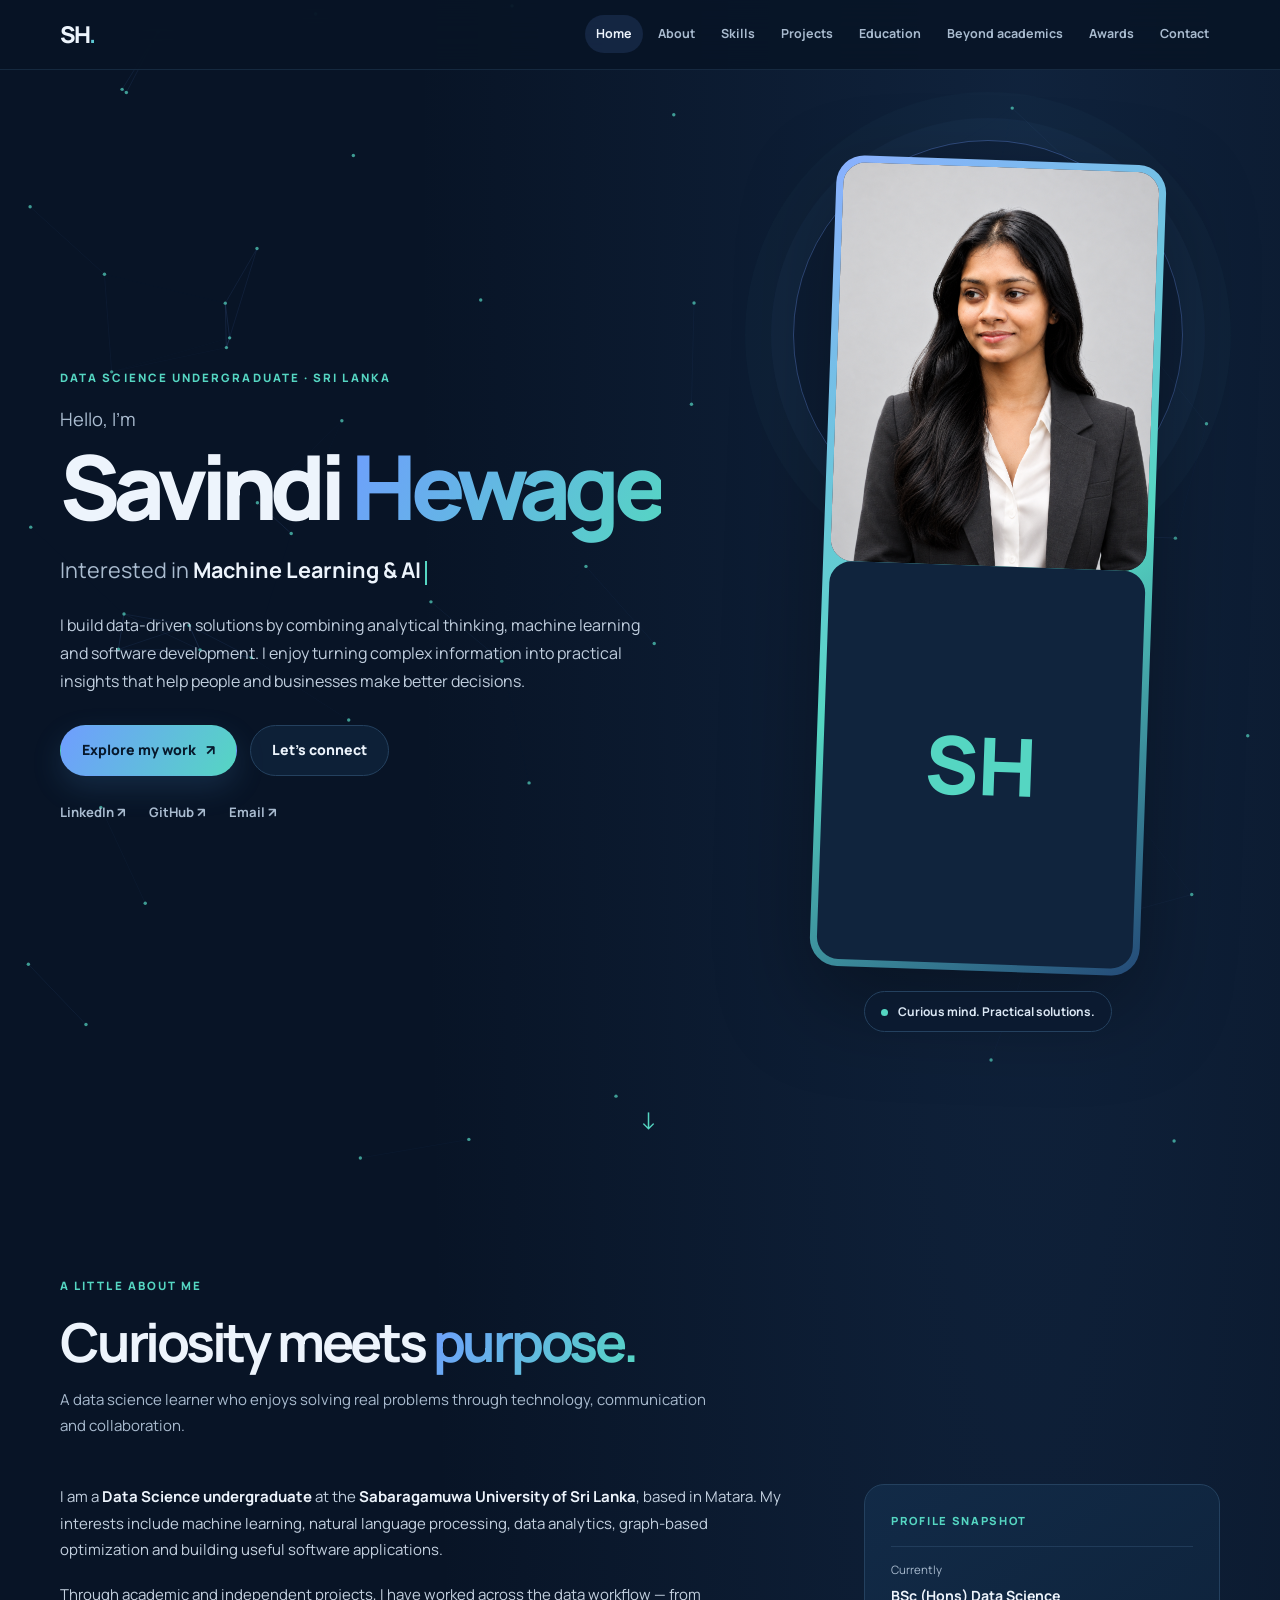
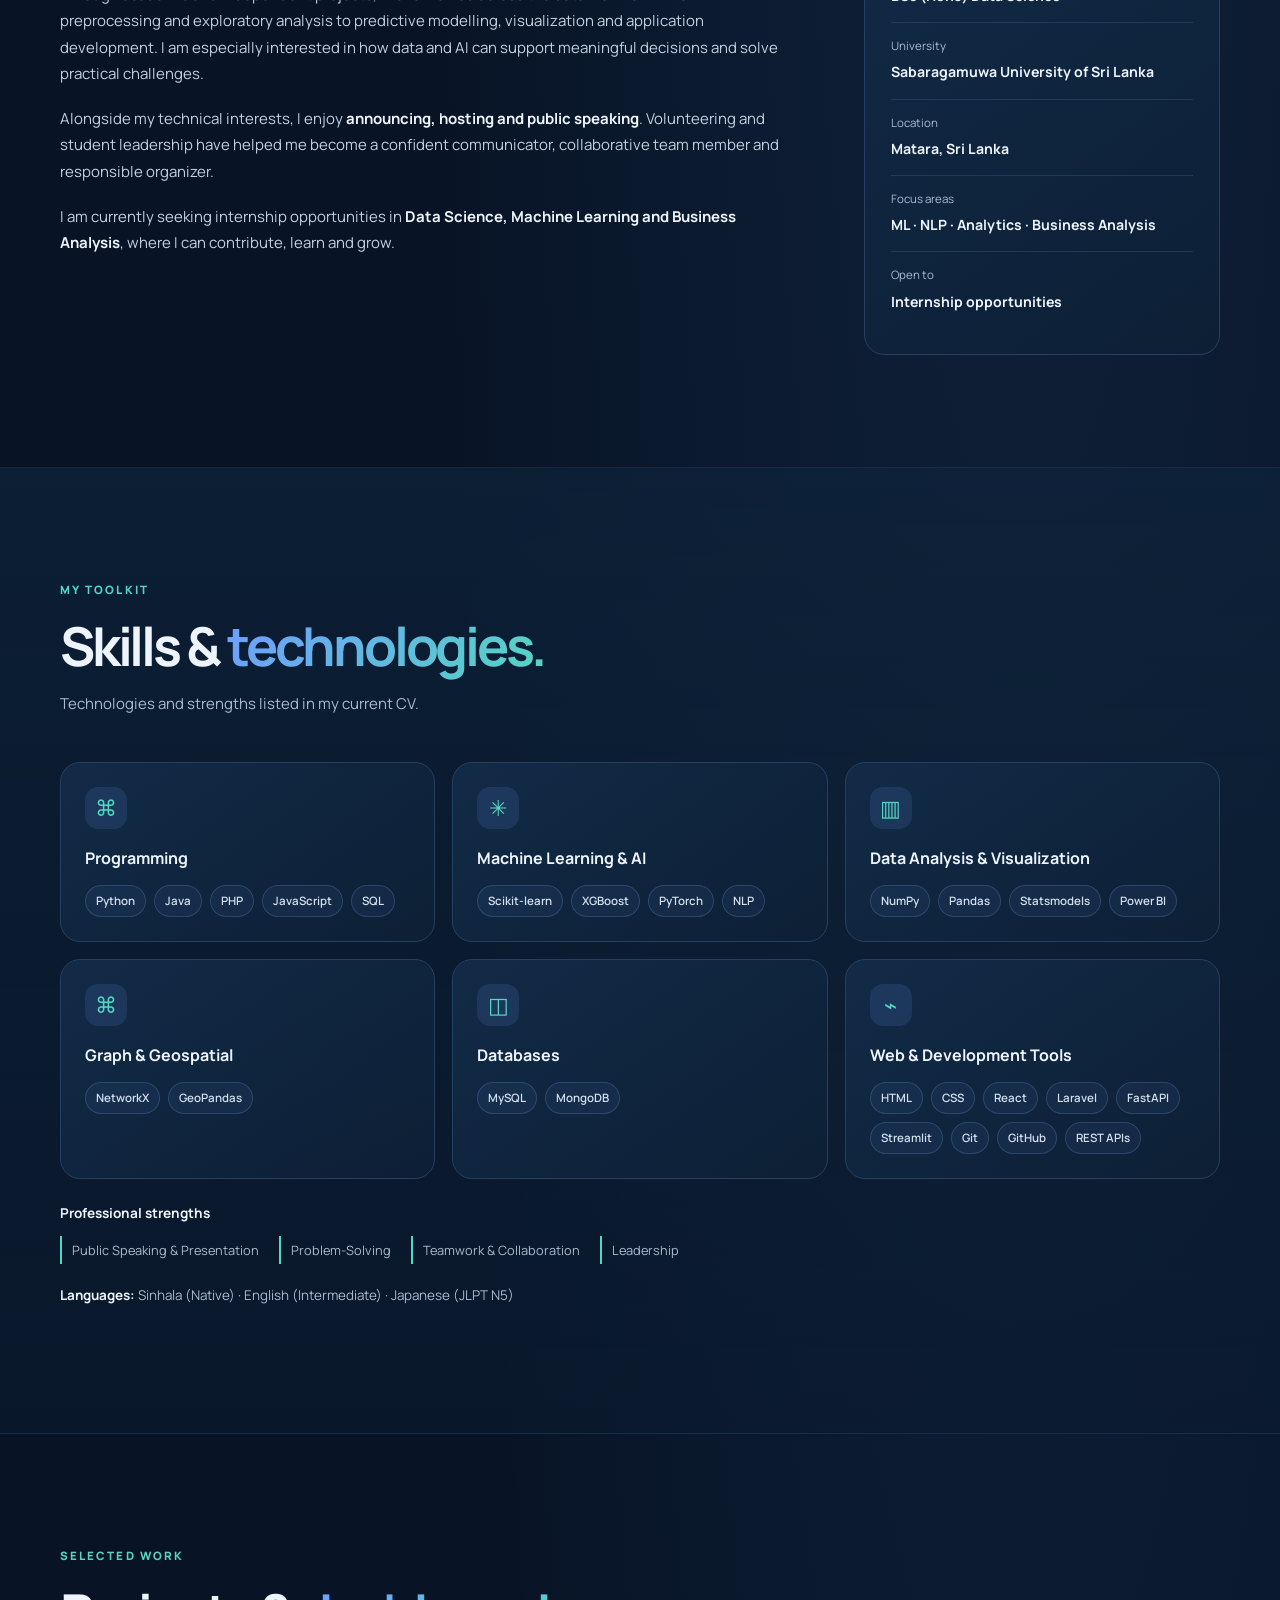
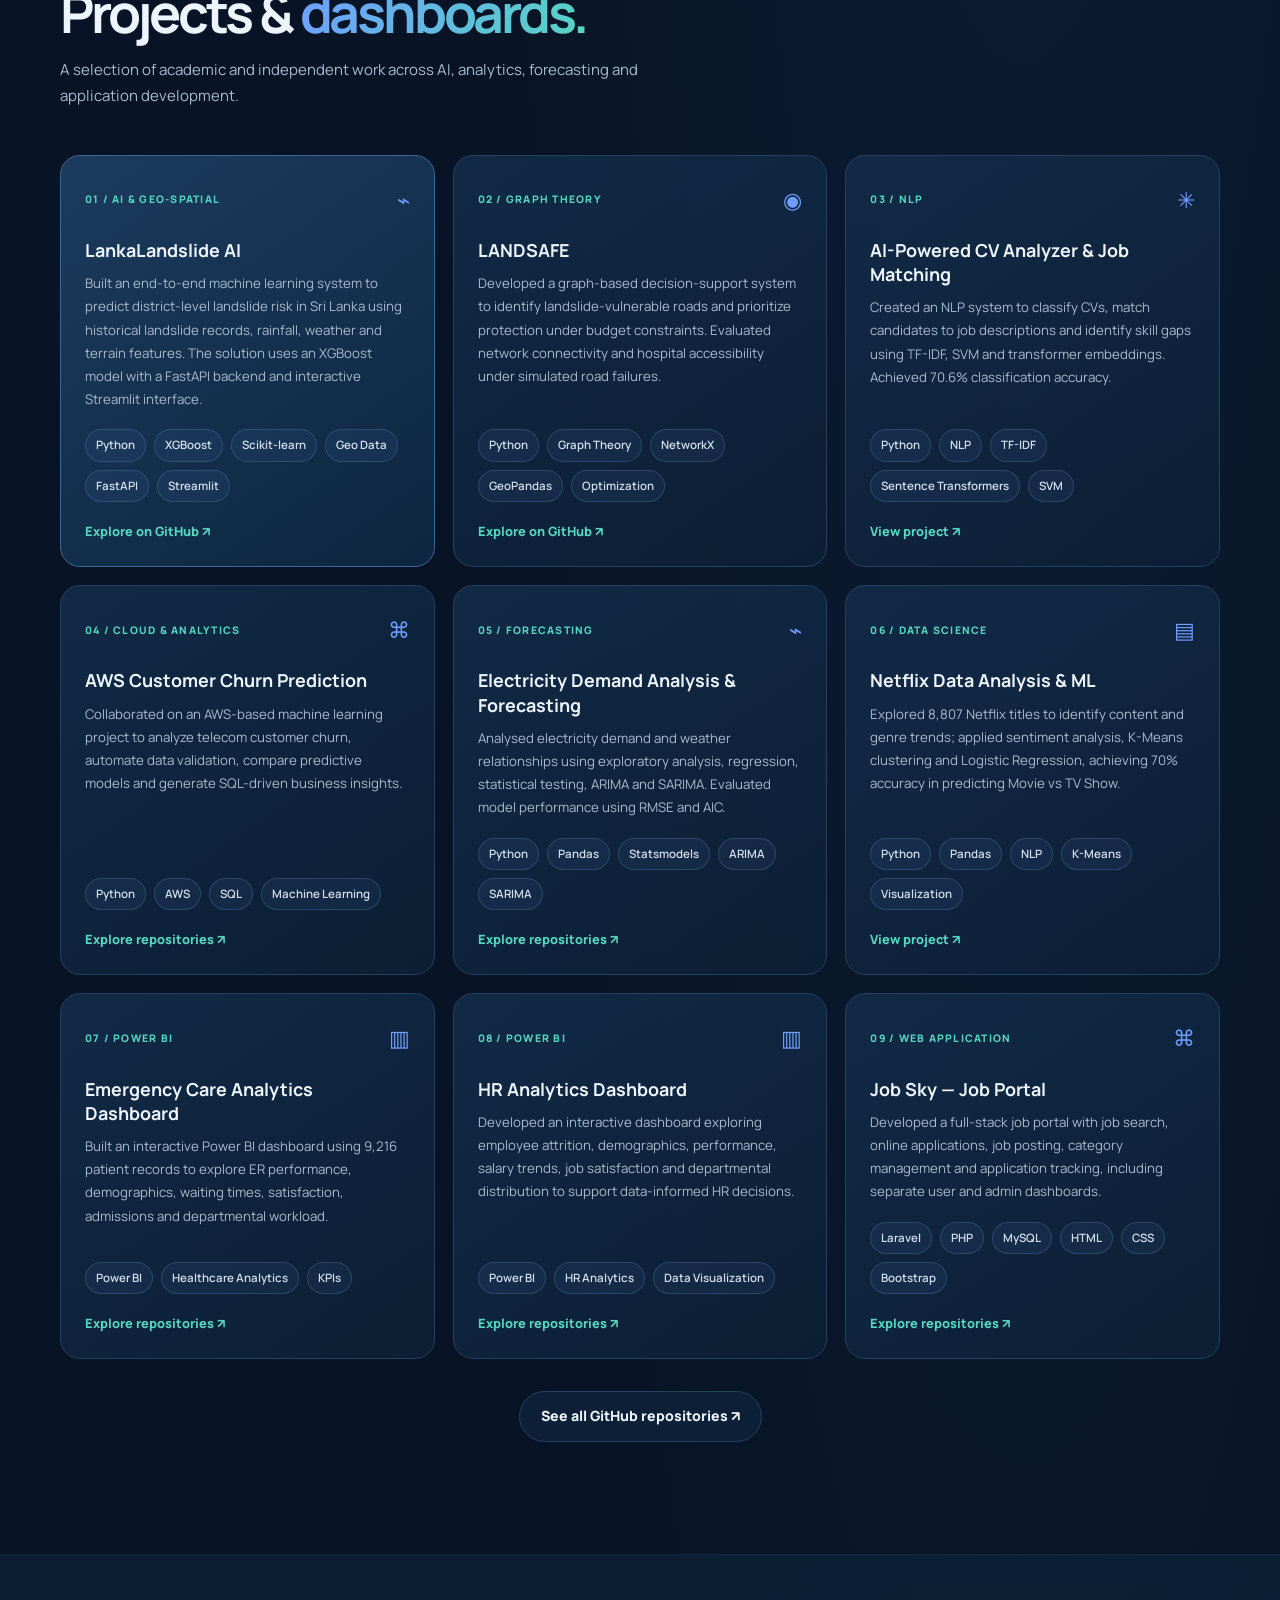
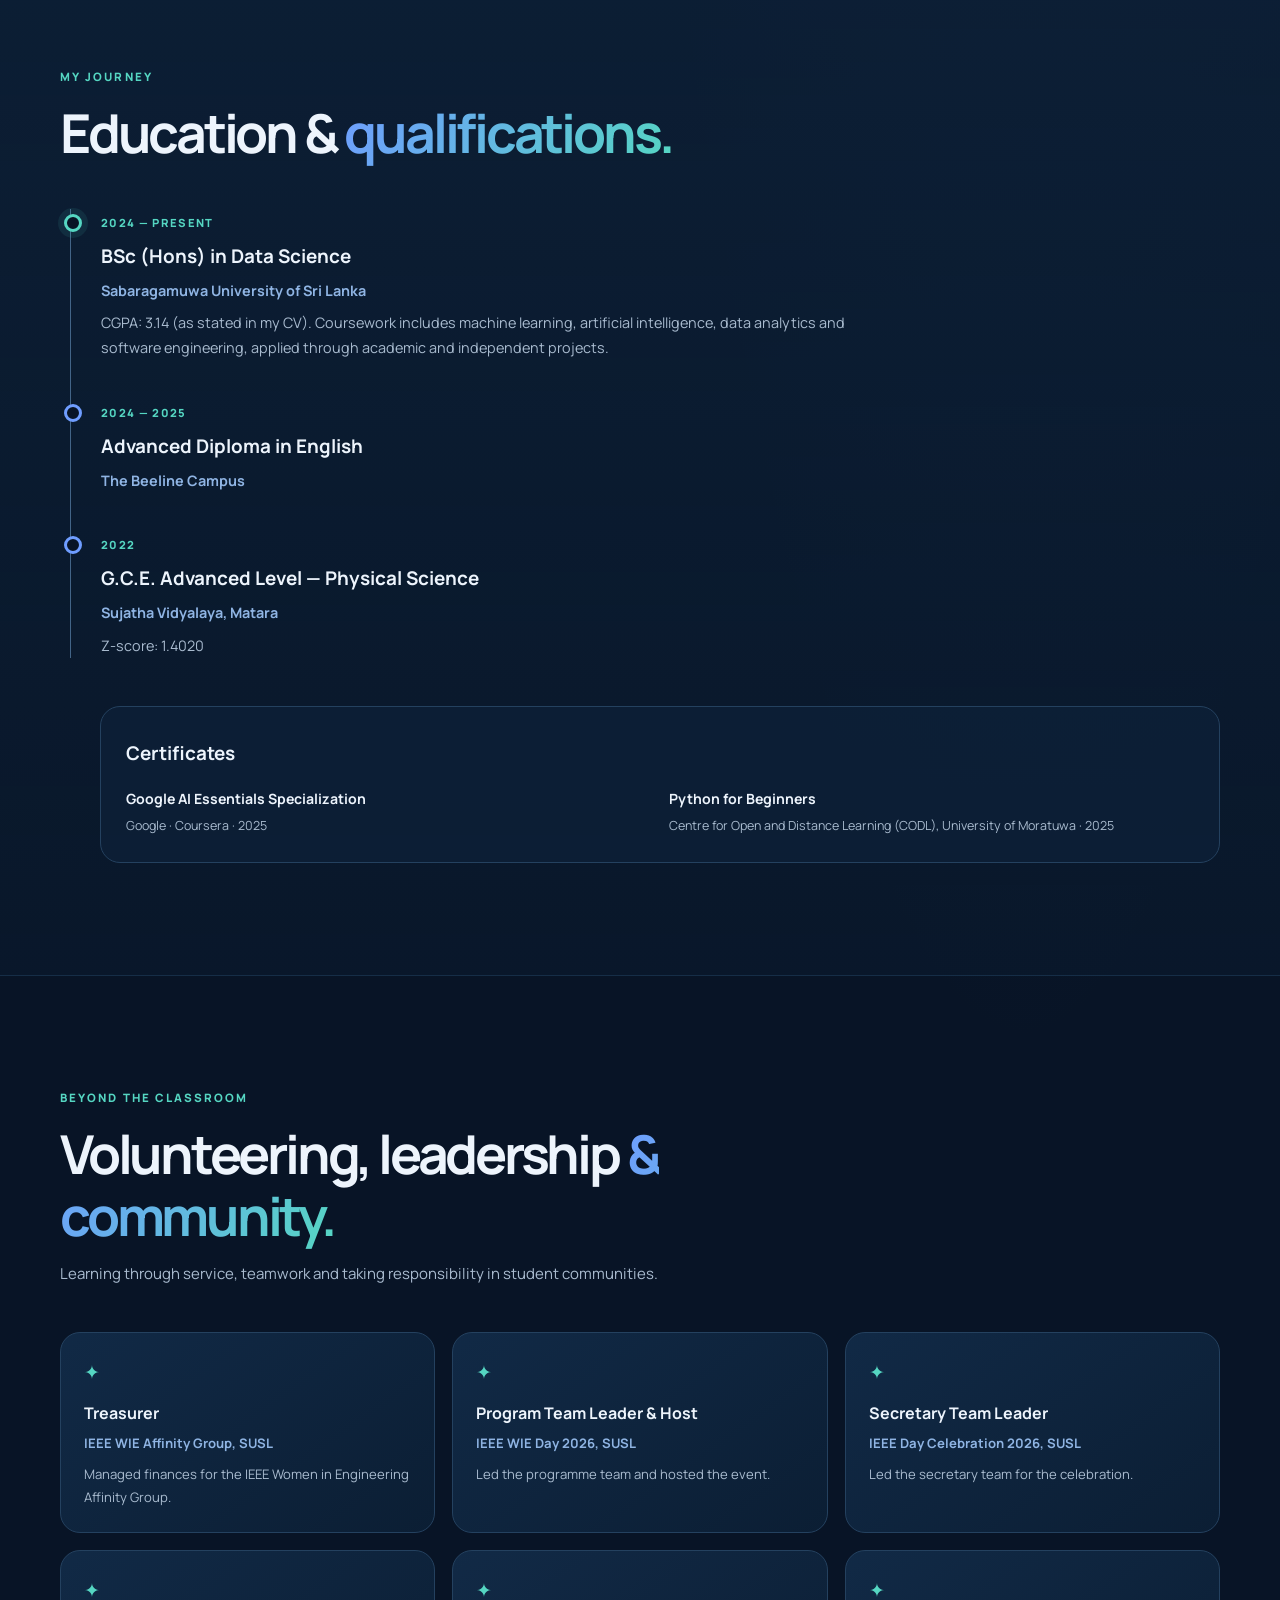
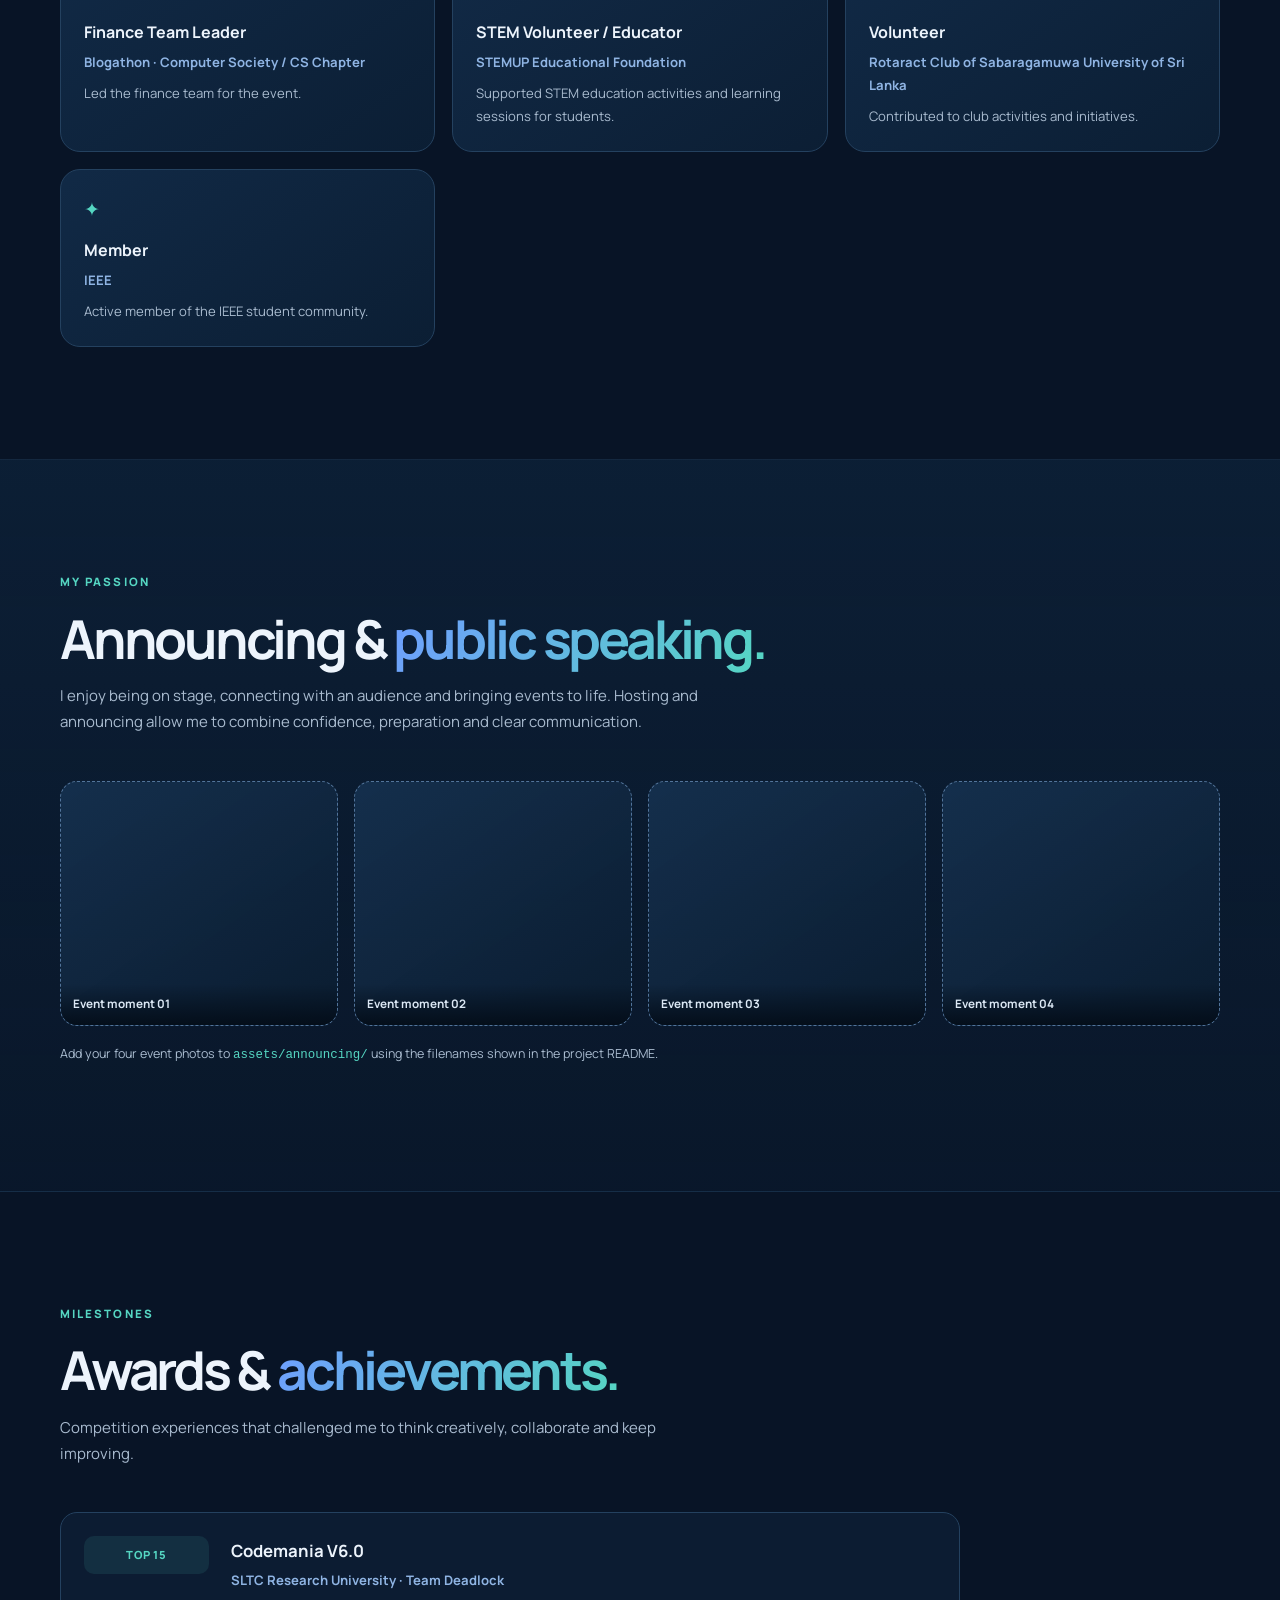
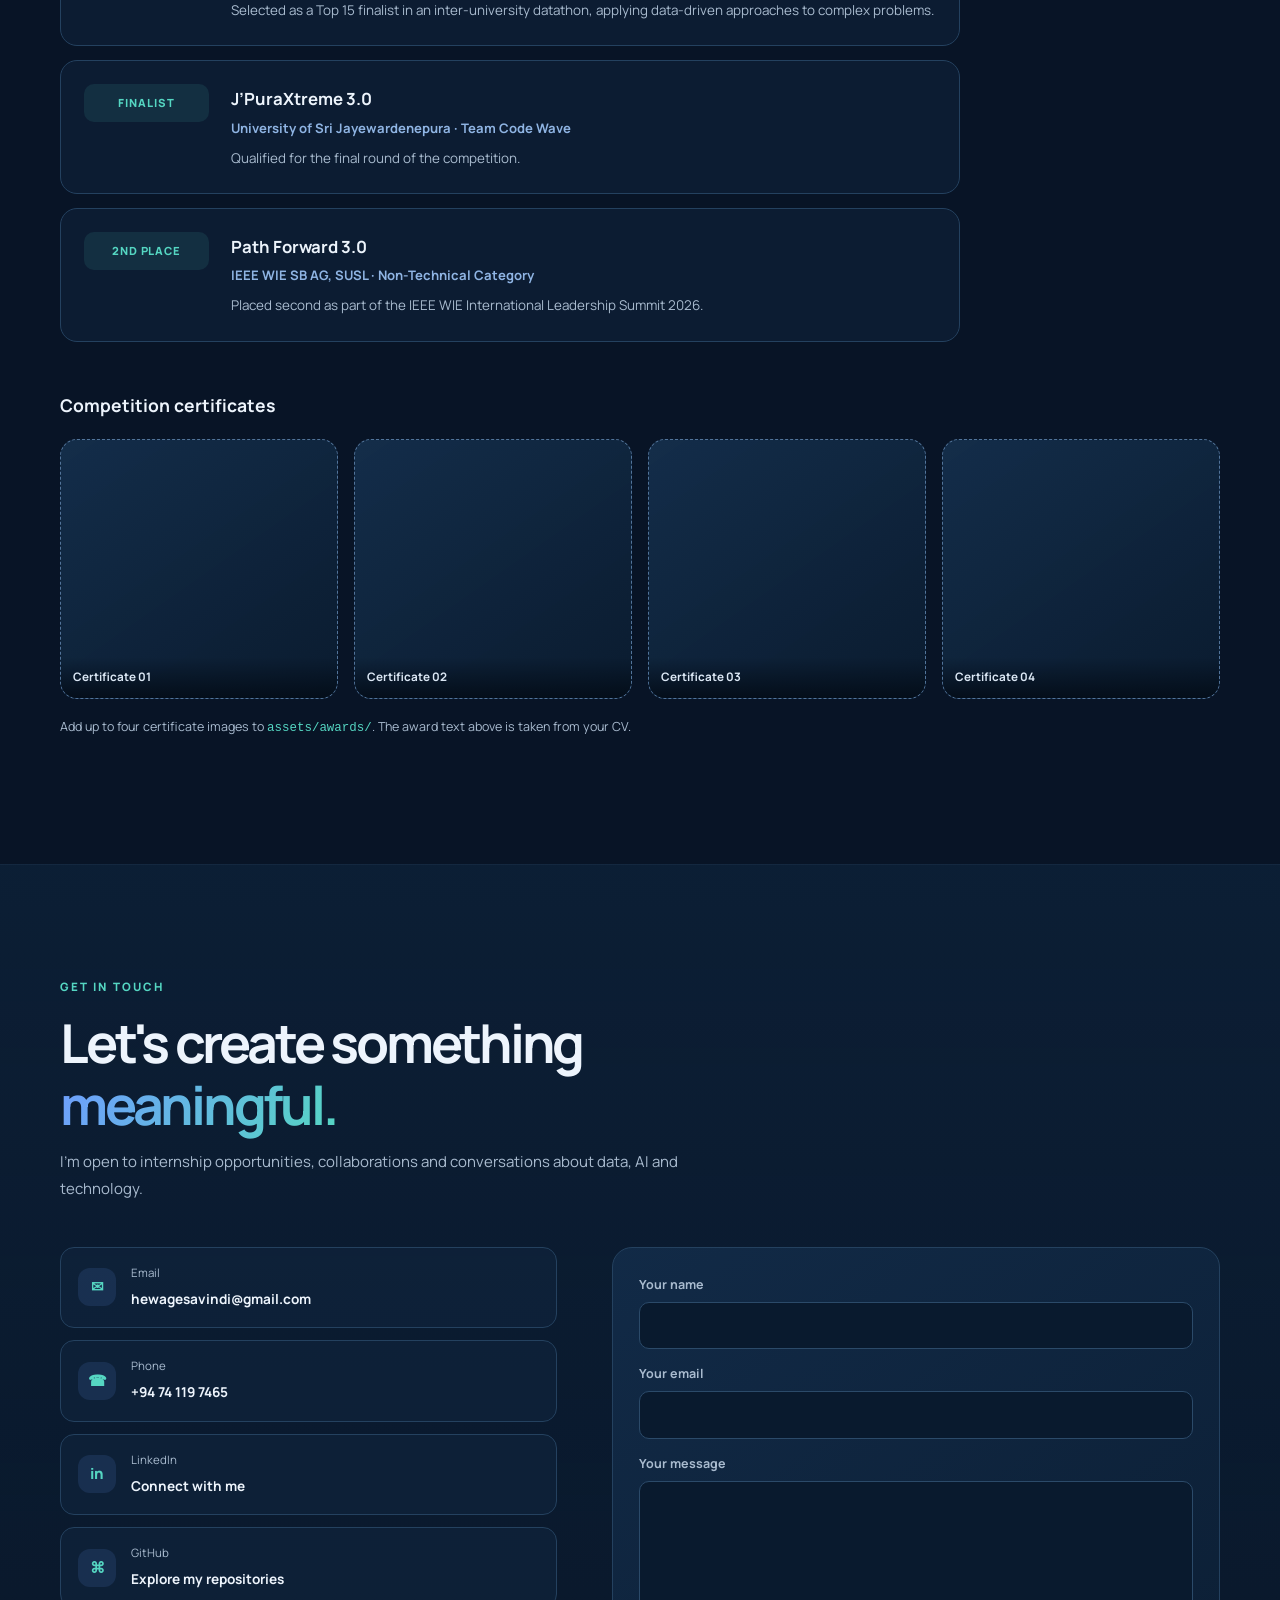
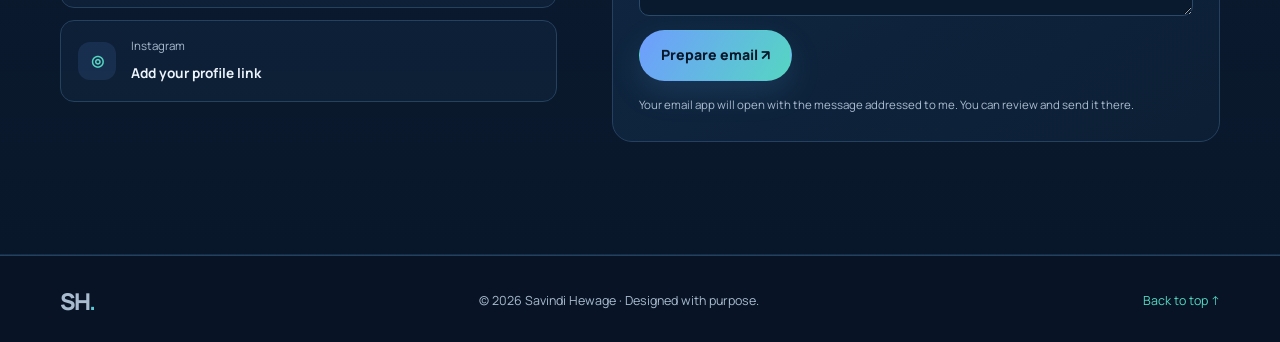
==== index.html @ 3cf4c78a "Redesign personal portfolio" ====
<!DOCTYPE html>
<html lang="en">
<head>
  <meta charset="UTF-8">
  <meta name="viewport" content="width=device-width, initial-scale=1">
  <meta name="description" content="Savindi Hewage — Data Science undergraduate focused on machine learning, analytics, NLP and business solutions.">
  <meta name="theme-color" content="#081426">
  <title>Savindi Hewage | Data Science & AI Portfolio</title>
  <link rel="preconnect" href="https://fonts.googleapis.com">
  <link rel="preconnect" href="https://fonts.gstatic.com" crossorigin>
  <link href="https://fonts.googleapis.com/css2?family=DM+Sans:wght@400;500;600;700&family=Manrope:wght@400;500;600;700;800&display=swap" rel="stylesheet">
  <link rel="stylesheet" href="style.css">
</head>
<body>
  <div class="progress" id="progress"></div>
  <header class="header">
    <a class="brand" href="#home">SH<span>.</span></a>
    <button class="menu-toggle" id="menuBtn" aria-label="Open navigation" aria-expanded="false">☰</button>
    <nav id="nav" class="nav" aria-label="Main navigation">
      <a href="#home" class="active">Home</a><a href="#about">About</a><a href="#skills">Skills</a>
      <a href="#projects">Projects</a><a href="#education">Education</a><a href="#experience">Beyond academics</a>
      <a href="#awards">Awards</a><a href="#contact">Contact</a>
    </nav>
  </header>

  <main>
    <section class="hero section" id="home">
      <canvas id="network" aria-hidden="true"></canvas>
      <div class="container hero-grid">
        <div class="hero-copy reveal">
          <p class="eyebrow">DATA SCIENCE UNDERGRADUATE · SRI LANKA</p>
          <p class="intro">Hello, I'm</p>
          <h1>Savindi <span>Hewage</span></h1>
          <p class="role">Interested in <strong id="typed">Machine Learning & AI</strong><i class="caret"></i></p>
          <p class="summary">I build data-driven solutions by combining analytical thinking, machine learning and software development. I enjoy turning complex information into practical insights that help people and businesses make better decisions.</p>
          <div class="actions">
            <a class="button primary" href="#projects">Explore my work <span>↗</span></a>
            <a class="button secondary" href="#contact">Let's connect</a>
          </div>
          <div class="social-mini">
            <a href="https://www.linkedin.com/in/savindi-hewage/" target="_blank" rel="noopener noreferrer">LinkedIn ↗</a>
            <a href="https://github.com/Savindi2002" target="_blank" rel="noopener noreferrer">GitHub ↗</a>
            <a href="mailto:hewagesavindi@gmail.com">Email ↗</a>
          </div>
        </div>
        <div class="portrait-wrap reveal d1">
          <div class="portrait-orbit"></div>
          <div class="portrait-frame">
            <img src="savindi professional photo.png" alt="Portrait of Savindi Hewage" onerror="this.hidden=true;this.nextElementSibling.hidden=false">
            <div class="portrait-fallback" hidden>SH</div>
          </div>
          <div class="portrait-tag"><span></span> Curious mind. Practical solutions.</div>
        </div>
      </div>
      <a class="scroll-cue" href="#about" aria-label="Scroll to about section">↓</a>
    </section>

    <section class="section" id="about">
      <div class="container">
        <div class="section-heading reveal"><p class="eyebrow">A LITTLE ABOUT ME</p><h2>Curiosity meets <span>purpose.</span></h2><p class="section-intro">A data science learner who enjoys solving real problems through technology, communication and collaboration.</p></div>
        <div class="about-grid">
          <div class="prose reveal">
            <p>I am a <strong>Data Science undergraduate</strong> at the <strong>Sabaragamuwa University of Sri Lanka</strong>, based in Matara. My interests include machine learning, natural language processing, data analytics, graph-based optimization and building useful software applications.</p>
            <p>Through academic and independent projects, I have worked across the data workflow — from preprocessing and exploratory analysis to predictive modelling, visualization and application development. I am especially interested in how data and AI can support meaningful decisions and solve practical challenges.</p>
            <p>Alongside my technical interests, I enjoy <strong>announcing, hosting and public speaking</strong>. Volunteering and student leadership have helped me become a confident communicator, collaborative team member and responsible organizer.</p>
            <p>I am currently seeking internship opportunities in <strong>Data Science, Machine Learning and Business Analysis</strong>, where I can contribute, learn and grow.</p>
          </div>
          <aside class="profile-card reveal d1">
            <p class="card-label">PROFILE SNAPSHOT</p>
            <div class="fact"><span>Currently</span><strong>BSc (Hons) Data Science</strong></div>
            <div class="fact"><span>University</span><strong>Sabaragamuwa University of Sri Lanka</strong></div>
            <div class="fact"><span>Location</span><strong>Matara, Sri Lanka</strong></div>
            <div class="fact"><span>Focus areas</span><strong>ML · NLP · Analytics · Business Analysis</strong></div>
            <div class="fact"><span>Open to</span><strong>Internship opportunities</strong></div>
          </aside>
        </div>
      </div>
    </section>

    <section class="section alt" id="skills">
      <div class="container">
        <div class="section-heading reveal"><p class="eyebrow">MY TOOLKIT</p><h2>Skills & <span>technologies.</span></h2><p class="section-intro">Technologies and strengths listed in my current CV.</p></div>
        <div class="skills-grid">
          <article class="skill-card reveal"><div class="skill-icon">⌘</div><h3>Programming</h3><div class="chips"><span>Python</span><span>Java</span><span>PHP</span><span>JavaScript</span><span>SQL</span></div></article>
          <article class="skill-card reveal d1"><div class="skill-icon">✳</div><h3>Machine Learning & AI</h3><div class="chips"><span>Scikit-learn</span><span>XGBoost</span><span>PyTorch</span><span>NLP</span></div></article>
          <article class="skill-card reveal d2"><div class="skill-icon">▥</div><h3>Data Analysis & Visualization</h3><div class="chips"><span>NumPy</span><span>Pandas</span><span>Statsmodels</span><span>Power BI</span></div></article>
          <article class="skill-card reveal"><div class="skill-icon">⌘</div><h3>Graph & Geospatial</h3><div class="chips"><span>NetworkX</span><span>GeoPandas</span></div></article>
          <article class="skill-card reveal d1"><div class="skill-icon">◫</div><h3>Databases</h3><div class="chips"><span>MySQL</span><span>MongoDB</span></div></article>
          <article class="skill-card reveal d2"><div class="skill-icon">⌁</div><h3>Web & Development Tools</h3><div class="chips"><span>HTML</span><span>CSS</span><span>React</span><span>Laravel</span><span>FastAPI</span><span>Streamlit</span><span>Git</span><span>GitHub</span><span>REST APIs</span></div></article>
        </div>
        <div class="soft-skills reveal"><strong>Professional strengths</strong><span>Public Speaking & Presentation</span><span>Problem-Solving</span><span>Teamwork & Collaboration</span><span>Leadership</span></div>
        <p class="language-note reveal"><strong>Languages:</strong> Sinhala (Native) · English (Intermediate) · Japanese (JLPT N5)</p>
      </div>
    </section>

    <section class="section" id="projects">
      <div class="container">
        <div class="section-heading reveal"><p class="eyebrow">SELECTED WORK</p><h2>Projects & <span>dashboards.</span></h2><p class="section-intro">A selection of academic and independent work across AI, analytics, forecasting and application development.</p></div>
        <div class="projects-grid">
          <article class="project-card featured reveal"><div class="project-top"><span class="project-number">01 / AI & GEO-SPATIAL</span><span class="project-symbol">⌁</span></div><h3>LankaLandslide AI</h3><p>Built an end-to-end machine learning system to predict district-level landslide risk in Sri Lanka using historical landslide records, rainfall, weather and terrain features. The solution uses an XGBoost model with a FastAPI backend and interactive Streamlit interface.</p><div class="chips"><span>Python</span><span>XGBoost</span><span>Scikit-learn</span><span>Geo Data</span><span>FastAPI</span><span>Streamlit</span></div><a class="project-link" href="https://github.com/Savindi2002?tab=repositories" target="_blank" rel="noopener noreferrer">Explore on GitHub ↗</a></article>
          <article class="project-card reveal d1"><div class="project-top"><span class="project-number">02 / GRAPH THEORY</span><span class="project-symbol">◉</span></div><h3>LANDSAFE</h3><p>Developed a graph-based decision-support system to identify landslide-vulnerable roads and prioritize protection under budget constraints. Evaluated network connectivity and hospital accessibility under simulated road failures.</p><div class="chips"><span>Python</span><span>Graph Theory</span><span>NetworkX</span><span>GeoPandas</span><span>Optimization</span></div><a class="project-link" href="https://github.com/Savindi2002?tab=repositories" target="_blank" rel="noopener noreferrer">Explore on GitHub ↗</a></article>
          <article class="project-card reveal"><div class="project-top"><span class="project-number">03 / NLP</span><span class="project-symbol">✳</span></div><h3>AI-Powered CV Analyzer & Job Matching</h3><p>Created an NLP system to classify CVs, match candidates to job descriptions and identify skill gaps using TF-IDF, SVM and transformer embeddings. Achieved 70.6% classification accuracy.</p><div class="chips"><span>Python</span><span>NLP</span><span>TF-IDF</span><span>Sentence Transformers</span><span>SVM</span></div><a class="project-link" href="https://github.com/Savindi2002/CV-Analyzer-Job-Matching" target="_blank" rel="noopener noreferrer">View project ↗</a></article>
          <article class="project-card reveal d1"><div class="project-top"><span class="project-number">04 / CLOUD & ANALYTICS</span><span class="project-symbol">⌘</span></div><h3>AWS Customer Churn Prediction</h3><p>Collaborated on an AWS-based machine learning project to analyze telecom customer churn, automate data validation, compare predictive models and generate SQL-driven business insights.</p><div class="chips"><span>Python</span><span>AWS</span><span>SQL</span><span>Machine Learning</span></div><a class="project-link" href="https://github.com/Savindi2002?tab=repositories" target="_blank" rel="noopener noreferrer">Explore repositories ↗</a></article>
          <article class="project-card reveal"><div class="project-top"><span class="project-number">05 / FORECASTING</span><span class="project-symbol">⌁</span></div><h3>Electricity Demand Analysis & Forecasting</h3><p>Analysed electricity demand and weather relationships using exploratory analysis, regression, statistical testing, ARIMA and SARIMA. Evaluated model performance using RMSE and AIC.</p><div class="chips"><span>Python</span><span>Pandas</span><span>Statsmodels</span><span>ARIMA</span><span>SARIMA</span></div><a class="project-link" href="https://github.com/Savindi2002?tab=repositories" target="_blank" rel="noopener noreferrer">Explore repositories ↗</a></article>
          <article class="project-card reveal d1"><div class="project-top"><span class="project-number">06 / DATA SCIENCE</span><span class="project-symbol">▤</span></div><h3>Netflix Data Analysis & ML</h3><p>Explored 8,807 Netflix titles to identify content and genre trends; applied sentiment analysis, K-Means clustering and Logistic Regression, achieving 70% accuracy in predicting Movie vs TV Show.</p><div class="chips"><span>Python</span><span>Pandas</span><span>NLP</span><span>K-Means</span><span>Visualization</span></div><a class="project-link" href="https://github.com/Savindi2002/Netflix-Data-Analysis" target="_blank" rel="noopener noreferrer">View project ↗</a></article>
          <article class="project-card reveal"><div class="project-top"><span class="project-number">07 / POWER BI</span><span class="project-symbol">▥</span></div><h3>Emergency Care Analytics Dashboard</h3><p>Built an interactive Power BI dashboard using 9,216 patient records to explore ER performance, demographics, waiting times, satisfaction, admissions and departmental workload.</p><div class="chips"><span>Power BI</span><span>Healthcare Analytics</span><span>KPIs</span></div><a class="project-link" href="https://github.com/Savindi2002?tab=repositories" target="_blank" rel="noopener noreferrer">Explore repositories ↗</a></article>
          <article class="project-card reveal d1"><div class="project-top"><span class="project-number">08 / POWER BI</span><span class="project-symbol">▥</span></div><h3>HR Analytics Dashboard</h3><p>Developed an interactive dashboard exploring employee attrition, demographics, performance, salary trends, job satisfaction and departmental distribution to support data-informed HR decisions.</p><div class="chips"><span>Power BI</span><span>HR Analytics</span><span>Data Visualization</span></div><a class="project-link" href="https://github.com/Savindi2002?tab=repositories" target="_blank" rel="noopener noreferrer">Explore repositories ↗</a></article>
          <article class="project-card reveal"><div class="project-top"><span class="project-number">09 / WEB APPLICATION</span><span class="project-symbol">⌘</span></div><h3>Job Sky — Job Portal</h3><p>Developed a full-stack job portal with job search, online applications, job posting, category management and application tracking, including separate user and admin dashboards.</p><div class="chips"><span>Laravel</span><span>PHP</span><span>MySQL</span><span>HTML</span><span>CSS</span><span>Bootstrap</span></div><a class="project-link" href="https://github.com/Savindi2002?tab=repositories" target="_blank" rel="noopener noreferrer">Explore repositories ↗</a></article>
        </div>
        <div class="center-action"><a class="button secondary" href="https://github.com/Savindi2002?tab=repositories" target="_blank" rel="noopener noreferrer">See all GitHub repositories ↗</a></div>
      </div>
    </section>

    <section class="section alt" id="education">
      <div class="container">
        <div class="section-heading reveal"><p class="eyebrow">MY JOURNEY</p><h2>Education & <span>qualifications.</span></h2></div>
        <div class="timeline">
          <article class="timeline-item current reveal"><span class="timeline-date">2024 — PRESENT</span><h3>BSc (Hons) in Data Science</h3><p class="institution">Sabaragamuwa University of Sri Lanka</p><p>CGPA: 3.14 (as stated in my CV). Coursework includes machine learning, artificial intelligence, data analytics and software engineering, applied through academic and independent projects.</p></article>
          <article class="timeline-item reveal d1"><span class="timeline-date">2024 — 2025</span><h3>Advanced Diploma in English</h3><p class="institution">The Beeline Campus</p></article>
          <article class="timeline-item reveal d2"><span class="timeline-date">2022</span><h3>G.C.E. Advanced Level — Physical Science</h3><p class="institution">Sujatha Vidyalaya, Matara</p><p>Z-score: 1.4020</p></article>
        </div>
        <div class="certifications reveal"><h3>Certificates</h3><div class="certificate-list"><div><strong>Google AI Essentials Specialization</strong><span>Google · Coursera · 2025</span></div><div><strong>Python for Beginners</strong><span>Centre for Open and Distance Learning (CODL), University of Moratuwa · 2025</span></div></div></div>
      </div>
    </section>

    <section class="section" id="experience">
      <div class="container">
        <div class="section-heading reveal"><p class="eyebrow">BEYOND THE CLASSROOM</p><h2>Volunteering, leadership <span>& community.</span></h2><p class="section-intro">Learning through service, teamwork and taking responsibility in student communities.</p></div>
        <div class="experience-grid">
          <article class="experience-card reveal"><span class="experience-icon">✦</span><h3>Treasurer</h3><p class="institution">IEEE WIE Affinity Group, SUSL</p><p>Managed finances for the IEEE Women in Engineering Affinity Group.</p></article>
          <article class="experience-card reveal d1"><span class="experience-icon">✦</span><h3>Program Team Leader & Host</h3><p class="institution">IEEE WIE Day 2026, SUSL</p><p>Led the programme team and hosted the event.</p></article>
          <article class="experience-card reveal d2"><span class="experience-icon">✦</span><h3>Secretary Team Leader</h3><p class="institution">IEEE Day Celebration 2026, SUSL</p><p>Led the secretary team for the celebration.</p></article>
          <article class="experience-card reveal"><span class="experience-icon">✦</span><h3>Finance Team Leader</h3><p class="institution">Blogathon · Computer Society / CS Chapter</p><p>Led the finance team for the event.</p></article>
          <article class="experience-card reveal d1"><span class="experience-icon">✦</span><h3>STEM Volunteer / Educator</h3><p class="institution">STEMUP Educational Foundation</p><p>Supported STEM education activities and learning sessions for students.</p></article>
          <article class="experience-card reveal d2"><span class="experience-icon">✦</span><h3>Volunteer</h3><p class="institution">Rotaract Club of Sabaragamuwa University of Sri Lanka</p><p>Contributed to club activities and initiatives.</p></article>
          <article class="experience-card reveal"><span class="experience-icon">✦</span><h3>Member</h3><p class="institution">IEEE</p><p>Active member of the IEEE student community.</p></article>
        </div>
      </div>
    </section>

    <section class="section alt" id="speaking">
      <div class="container">
        <div class="section-heading reveal"><p class="eyebrow">MY PASSION</p><h2>Announcing & <span>public speaking.</span></h2><p class="section-intro">I enjoy being on stage, connecting with an audience and bringing events to life. Hosting and announcing allow me to combine confidence, preparation and clear communication.</p></div>
        <div class="photo-gallery" aria-label="Announcing and public speaking photo gallery">
          <figure class="gallery-slot reveal"><img src="assets/announcing/announcing-1.jpg" alt="Savindi announcing at an event, photo 1" onerror="this.remove()"><figcaption>Event moment 01</figcaption></figure>
          <figure class="gallery-slot reveal d1"><img src="assets/announcing/announcing-2.jpg" alt="Savindi announcing at an event, photo 2" onerror="this.remove()"><figcaption>Event moment 02</figcaption></figure>
          <figure class="gallery-slot reveal d2"><img src="assets/announcing/announcing-3.jpg" alt="Savindi announcing at an event, photo 3" onerror="this.remove()"><figcaption>Event moment 03</figcaption></figure>
          <figure class="gallery-slot reveal d3"><img src="assets/announcing/announcing-4.jpg" alt="Savindi announcing at an event, photo 4" onerror="this.remove()"><figcaption>Event moment 04</figcaption></figure>
        </div>
        <p class="gallery-help">Add your four event photos to <code>assets/announcing/</code> using the filenames shown in the project README.</p>
      </div>
    </section>

    <section class="section" id="awards">
      <div class="container">
        <div class="section-heading reveal"><p class="eyebrow">MILESTONES</p><h2>Awards & <span>achievements.</span></h2><p class="section-intro">Competition experiences that challenged me to think creatively, collaborate and keep improving.</p></div>
        <div class="awards-list">
          <article class="award reveal"><span class="award-rank">TOP 15</span><div><h3>Codemania V6.0</h3><p class="institution">SLTC Research University · Team Deadlock</p><p>Selected as a Top 15 finalist in an inter-university datathon, applying data-driven approaches to complex problems.</p></div></article>
          <article class="award reveal d1"><span class="award-rank">FINALIST</span><div><h3>J’PuraXtreme 3.0</h3><p class="institution">University of Sri Jayewardenepura · Team Code Wave</p><p>Qualified for the final round of the competition.</p></div></article>
          <article class="award reveal d2"><span class="award-rank">2ND PLACE</span><div><h3>Path Forward 3.0</h3><p class="institution">IEEE WIE SB AG, SUSL · Non-Technical Category</p><p>Placed second as part of the IEEE WIE International Leadership Summit 2026.</p></div></article>
        </div>
        <h3 class="gallery-title reveal">Competition certificates</h3>
        <div class="photo-gallery certificate-gallery">
          <figure class="gallery-slot reveal"><img src="assets/awards/certificate-1.jpg" alt="Competition certificate 1" onerror="this.remove()"><figcaption>Certificate 01</figcaption></figure>
          <figure class="gallery-slot reveal d1"><img src="assets/awards/certificate-2.jpg" alt="Competition certificate 2" onerror="this.remove()"><figcaption>Certificate 02</figcaption></figure>
          <figure class="gallery-slot reveal d2"><img src="assets/awards/certificate-3.jpg" alt="Competition certificate 3" onerror="this.remove()"><figcaption>Certificate 03</figcaption></figure>
          <figure class="gallery-slot reveal d3"><img src="assets/awards/certificate-4.jpg" alt="Competition certificate 4" onerror="this.remove()"><figcaption>Certificate 04</figcaption></figure>
        </div>
        <p class="gallery-help">Add up to four certificate images to <code>assets/awards/</code>. The award text above is taken from your CV.</p>
      </div>
    </section>

    <section class="section alt" id="contact">
      <div class="container">
        <div class="section-heading reveal"><p class="eyebrow">GET IN TOUCH</p><h2>Let's create something <span>meaningful.</span></h2><p class="section-intro">I’m open to internship opportunities, collaborations and conversations about data, AI and technology.</p></div>
        <div class="contact-grid">
          <div class="contact-details reveal">
            <a class="contact-item" href="mailto:hewagesavindi@gmail.com"><span>✉</span><div><small>Email</small><strong>hewagesavindi@gmail.com</strong></div></a>
            <a class="contact-item" href="tel:+94741197465"><span>☎</span><div><small>Phone</small><strong>+94 74 119 7465</strong></div></a>
            <a class="contact-item" href="https://www.linkedin.com/in/savindi-hewage/" target="_blank" rel="noopener noreferrer"><span>in</span><div><small>LinkedIn</small><strong>Connect with me</strong></div></a>
            <a class="contact-item" href="https://github.com/Savindi2002" target="_blank" rel="noopener noreferrer"><span>⌘</span><div><small>GitHub</small><strong>Explore my repositories</strong></div></a>
            <a class="contact-item" href="https://www.instagram.com/" target="_blank" rel="noopener noreferrer"><span>◎</span><div><small>Instagram</small><strong>Add your profile link</strong></div></a>
          </div>
          <form class="contact-form reveal d1" id="contactForm">
            <label for="name">Your name<input id="name" name="name" autocomplete="name" required></label>
            <label for="email">Your email<input id="email" name="email" type="email" autocomplete="email" required></label>
            <label for="message">Your message<textarea id="message" name="message" rows="5" required></textarea></label>
            <button class="button primary" type="submit">Prepare email ↗</button>
            <p class="form-note">Your email app will open with the message addressed to me. You can review and send it there.</p>
          </form>
        </div>
      </div>
    </section>
  </main>
  <footer><div class="container footer-inner"><a class="brand" href="#home">SH<span>.</span></a><p>© <span id="year"></span> Savindi Hewage · Designed with purpose.</p><a href="#home">Back to top ↑</a></div></footer>
  <script src="script.js"></script>
</body>
</html>
---- style.css ----
/* Savindi Hewage Portfolio — midnight navy / blue / teal */
:root{--bg:#081426;--bg2:#0b1b31;--panel:#10243d;--panel2:#132b49;--line:#24415f;--text:#edf4fc;--muted:#a9bbcf;--blue:#6f9dff;--teal:#55d6c2;--accent:linear-gradient(120deg,#6f9dff,#55d6c2);--radius:20px;--max:1160px;--body:"Manrope","DM Sans",sans-serif}
*{box-sizing:border-box}html{scroll-behavior:smooth;scroll-padding-top:90px}body{margin:0;background:radial-gradient(ellipse at 80% 0%,rgba(57,111,177,.16),transparent 42%),var(--bg);color:var(--text);font:15px/1.75 var(--body);-webkit-font-smoothing:antialiased}a{color:inherit;text-decoration:none}img{display:block;max-width:100%}button,input,textarea{font:inherit}.container{width:min(var(--max),calc(100% - 48px));margin:auto}.section{position:relative;padding:112px 0}.alt{background:linear-gradient(180deg,rgba(13,34,58,.72),rgba(10,27,47,.48));border-block:1px solid rgba(54,91,128,.24)}.progress{position:fixed;z-index:200;top:0;left:0;height:3px;width:0;background:var(--accent)}.header{position:fixed;z-index:100;inset:0 0 auto;display:flex;align-items:center;justify-content:space-between;padding:14px max(24px,calc((100vw - var(--max))/2));background:rgba(8,20,38,.86);backdrop-filter:blur(18px);border-bottom:1px solid rgba(66,103,141,.25)}.brand{font-size:1.45rem;font-weight:800;letter-spacing:-.08em}.brand span,.section-heading h2 span,.hero h1 span{background:var(--accent);background-clip:text;-webkit-background-clip:text;color:transparent}.nav{display:flex;gap:4px;align-items:center}.nav a{padding:8px 11px;border-radius:999px;color:var(--muted);font-size:.78rem;font-weight:700;transition:.2s}.nav a:hover,.nav a.active{background:rgba(111,157,255,.13);color:var(--text)}.menu-toggle{display:none;color:var(--text);background:var(--panel);border:1px solid var(--line);border-radius:10px;padding:7px 11px}.hero{min-height:100vh;display:grid;align-items:center;overflow:hidden;padding-top:140px}.hero canvas{position:absolute;inset:0;width:100%;height:100%;pointer-events:none}.hero-grid{position:relative;z-index:1;display:grid;grid-template-columns:1.15fr .85fr;gap:70px;align-items:center}.eyebrow{color:var(--teal);font-size:.72rem;font-weight:800;letter-spacing:.18em;margin:0 0 15px}.intro{color:var(--muted);font-size:1.15rem;margin:0 0 3px}.hero h1{font-size:clamp(3.5rem,7vw,6.2rem);line-height:1.06;letter-spacing:-.075em;margin:0 0 18px;font-weight:800}.role{font-size:clamp(1.05rem,2vw,1.35rem);color:var(--muted);margin:0 0 22px}.role strong{color:var(--text)}.caret{display:inline-block;height:1.1em;width:2px;background:var(--teal);vertical-align:middle;margin-left:4px;animation:blink 1s steps(1) infinite}.summary{max-width:610px;color:#c0cede;font-size:1rem}.actions{display:flex;gap:13px;flex-wrap:wrap;margin:30px 0 25px}.button{display:inline-flex;align-items:center;justify-content:center;gap:10px;padding:12px 21px;border-radius:999px;font-size:.88rem;font-weight:800;border:1px solid transparent;cursor:pointer;transition:transform .2s,box-shadow .2s}.button:hover{transform:translateY(-3px)}.primary{color:#07182b;background:var(--accent);box-shadow:0 12px 30px rgba(70,137,191,.2)}.secondary{border-color:var(--line);background:rgba(16,36,61,.72);color:var(--text)}.secondary:hover{border-color:var(--blue)}.social-mini{display:flex;gap:23px;color:var(--muted);font-size:.82rem;font-weight:700}.social-mini a:hover{color:var(--teal)}.portrait-wrap{position:relative;display:grid;justify-items:center;padding:20px}.portrait-orbit{position:absolute;width:min(390px,90%);aspect-ratio:1;border:1px solid rgba(111,157,255,.35);border-radius:50%;box-shadow:0 0 0 22px rgba(111,157,255,.035),0 0 0 48px rgba(85,214,194,.025)}.portrait-frame{position:relative;width:min(330px,78vw);aspect-ratio:4/5;padding:7px;border-radius:28px;background:linear-gradient(145deg,#8ab0ff,#55d6c2 55%,#244a77);box-shadow:0 35px 90px rgba(0,0,0,.35);transform:rotate(2deg)}.portrait-frame img,.portrait-fallback{width:100%;height:100%;object-fit:cover;object-position:center 20%;border-radius:22px;background:#10243d}.portrait-fallback{display:grid;place-items:center;font-size:5rem;font-weight:800;color:var(--teal)}.portrait-tag{position:relative;margin-top:20px;padding:9px 16px;border:1px solid var(--line);background:rgba(11,27,48,.92);border-radius:999px;color:#dce8f5;font-size:.75rem;font-weight:700}.portrait-tag span{display:inline-block;width:7px;height:7px;border-radius:50%;background:var(--teal);margin-right:8px}.scroll-cue{position:absolute;bottom:24px;left:50%;color:var(--teal);font-size:1.5rem}.section-heading{max-width:720px;margin-bottom:45px}.section-heading h2{font-size:clamp(2.1rem,4.3vw,3.35rem);line-height:1.15;letter-spacing:-.06em;margin:0 0 14px}.section-intro{color:var(--muted);max-width:650px;margin:0}.about-grid{display:grid;grid-template-columns:1.35fr .65fr;gap:65px;align-items:start}.prose p{color:#c3d0df;margin:0 0 19px}.prose strong{color:var(--text)}.profile-card,.skill-card,.project-card,.experience-card,.contact-form{background:linear-gradient(145deg,rgba(18,43,72,.94),rgba(12,31,53,.94));border:1px solid var(--line);border-radius:var(--radius)}.profile-card{padding:26px}.card-label{color:var(--teal);font-size:.7rem;font-weight:800;letter-spacing:.15em;margin:0 0 15px}.fact{padding:13px 0;border-top:1px solid rgba(65,99,134,.35)}.fact span,.contact-item small{display:block;color:var(--muted);font-size:.72rem;margin-bottom:3px}.fact strong{font-size:.88rem}.skills-grid{display:grid;grid-template-columns:repeat(3,1fr);gap:17px}.skill-card{padding:24px;transition:.25s}.skill-card:hover,.experience-card:hover{transform:translateY(-4px);border-color:#527bb0}.skill-icon{display:grid;place-items:center;width:42px;height:42px;border-radius:13px;background:rgba(111,157,255,.13);color:var(--teal);font-size:1.35rem}.skill-card h3{font-size:1rem;margin:15px 0 13px}.chips{display:flex;flex-wrap:wrap;gap:8px}.chips span{padding:5px 10px;border:1px solid rgba(91,132,174,.32);background:rgba(111,157,255,.07);border-radius:999px;color:#d2dfed;font-size:.72rem;font-weight:600}.soft-skills{display:flex;gap:10px;flex-wrap:wrap;align-items:center;margin-top:23px}.soft-skills strong{width:100%;font-size:.85rem}.soft-skills span{border-left:2px solid var(--teal);padding:3px 10px;color:var(--muted);font-size:.8rem}.language-note{color:var(--muted);font-size:.84rem;margin-top:20px}.language-note strong{color:var(--text)}.projects-grid{display:grid;grid-template-columns:repeat(3,1fr);gap:18px}.project-card{padding:24px;display:flex;flex-direction:column;min-height:355px;transition:.25s}.project-card:hover{transform:translateY(-5px);border-color:#638bd0;box-shadow:0 18px 45px rgba(0,0,0,.18)}.project-card.featured{background:linear-gradient(145deg,rgba(29,60,96,.96),rgba(14,39,65,.96));border-color:#3c6895}.project-top{display:flex;justify-content:space-between;align-items:center;margin-bottom:19px}.project-number{color:var(--teal);font-size:.65rem;font-weight:800;letter-spacing:.12em}.project-symbol{font-size:1.4rem;color:var(--blue)}.project-card h3{font-size:1.12rem;line-height:1.35;margin:0 0 10px}.project-card p{color:var(--muted);font-size:.83rem;margin:0 0 18px}.project-card .chips{margin-top:auto;margin-bottom:18px}.project-link{color:var(--teal);font-size:.8rem;font-weight:800}.project-link:hover{text-decoration:underline;text-underline-offset:4px}.center-action{text-align:center;margin-top:32px}.timeline{max-width:800px;margin-left:10px;padding-left:30px;border-left:1px solid #426487}.timeline-item{position:relative;margin:0 0 38px}.timeline-item:before{content:"";position:absolute;left:-37px;top:5px;width:12px;height:12px;border-radius:50%;background:var(--bg);border:3px solid var(--blue)}.timeline-item.current:before{border-color:var(--teal);box-shadow:0 0 0 6px rgba(85,214,194,.09)}.timeline-date{color:var(--teal);font-size:.7rem;font-weight:800;letter-spacing:.12em}.timeline-item h3,.certifications h3{margin:5px 0;font-size:1.18rem}.institution{color:#8fb4e3!important;font-size:.82rem;font-weight:700;margin:0 0 7px!important}.timeline-item p{color:var(--muted);margin:0;font-size:.9rem}.certifications{margin:48px 0 0 40px;padding:25px;border:1px solid var(--line);border-radius:var(--radius);background:rgba(16,36,61,.55)}.certificate-list{display:grid;grid-template-columns:1fr 1fr;gap:18px;margin-top:17px}.certificate-list div{display:grid;gap:4px}.certificate-list strong{font-size:.88rem}.certificate-list span{color:var(--muted);font-size:.78rem}.experience-grid{display:grid;grid-template-columns:repeat(3,1fr);gap:17px}.experience-card{padding:23px;transition:.25s}.experience-icon{color:var(--teal);font-size:1.2rem}.experience-card h3{font-size:1rem;margin:10px 0 5px}.experience-card p:last-child{color:var(--muted);font-size:.82rem;margin:8px 0 0}.photo-gallery{display:grid;grid-template-columns:repeat(4,1fr);gap:16px}.gallery-slot{position:relative;min-height:245px;margin:0;border:1px dashed #52749a;border-radius:17px;overflow:hidden;background:linear-gradient(145deg,rgba(24,54,86,.75),rgba(11,29,49,.85));display:flex;align-items:center;justify-content:center}.gallery-slot:has(img[hidden]){display:none}.gallery-slot img{position:absolute;inset:0;width:100%;height:100%;object-fit:cover;transition:transform .4s}.gallery-slot:hover img{transform:scale(1.04)}.gallery-slot figcaption{position:absolute;bottom:0;left:0;right:0;padding:10px 12px;background:linear-gradient(transparent,rgba(3,12,23,.9));color:#dce8f5;font-size:.73rem;font-weight:700}.gallery-help{color:var(--muted);font-size:.78rem;margin-top:17px}.gallery-help code{color:var(--teal)}.awards-list{display:grid;gap:14px;max-width:900px}.award{display:grid;grid-template-columns:125px 1fr;gap:22px;padding:23px;border:1px solid var(--line);border-radius:17px;background:rgba(16,36,61,.55)}.award-rank{align-self:start;text-align:center;padding:9px 7px;border-radius:10px;background:rgba(85,214,194,.1);color:var(--teal);font-size:.7rem;font-weight:900;letter-spacing:.08em}.award h3{margin:0 0 3px;font-size:1.05rem}.award p:last-child{margin:6px 0 0;color:var(--muted);font-size:.84rem}.gallery-title{margin:48px 0 18px}.certificate-gallery .gallery-slot{min-height:260px}.contact-grid{display:grid;grid-template-columns:.9fr 1.1fr;gap:55px;align-items:start}.contact-details{display:grid;gap:12px}.contact-item{display:flex;align-items:center;gap:15px;padding:15px 17px;border:1px solid var(--line);border-radius:14px;background:rgba(16,36,61,.65);transition:.2s}.contact-item:hover{border-color:var(--teal);transform:translateX(4px)}.contact-item>span{display:grid;place-items:center;width:38px;height:38px;border-radius:12px;background:rgba(111,157,255,.12);color:var(--teal);font-weight:800}.contact-item strong{font-size:.85rem}.contact-form{padding:26px;display:grid;gap:14px}.contact-form label{display:grid;gap:6px;color:var(--muted);font-size:.78rem;font-weight:700}.contact-form input,.contact-form textarea{width:100%;padding:12px 13px;border:1px solid #2b4a69;border-radius:10px;background:#091a2e;color:var(--text);outline:none}.contact-form input:focus,.contact-form textarea:focus{border-color:var(--blue);box-shadow:0 0 0 3px rgba(111,157,255,.12)}.contact-form textarea{resize:vertical}.contact-form button{justify-self:start}.form-note{font-size:.72rem;color:var(--muted);margin:0}footer{border-top:1px solid var(--line);padding:25px 0;color:var(--muted);font-size:.78rem}.footer-inner{display:flex;justify-content:space-between;align-items:center;gap:15px}.footer-inner p{margin:0}.footer-inner>a:last-child{color:var(--teal)}.reveal{opacity:0;transform:translateY(22px);transition:opacity .7s ease,transform .7s ease}.reveal.in{opacity:1;transform:none}.d1{transition-delay:.1s}.d2{transition-delay:.2s}.d3{transition-delay:.3s}@keyframes blink{50%{opacity:0}}
@media(max-width:1050px){.nav a{font-size:.7rem;padding:8px}.hero-grid{gap:35px}.projects-grid{grid-template-columns:repeat(2,1fr)}.skills-grid,.experience-grid{grid-template-columns:repeat(2,1fr)}}
@media(max-width:800px){.section{padding:82px 0}.menu-toggle{display:block}.nav{display:none;position:absolute;top:100%;left:0;right:0;padding:12px 24px 18px;background:rgba(8,20,38,.98);border-bottom:1px solid var(--line);flex-direction:column;align-items:stretch}.nav.open{display:flex}.nav a{font-size:.85rem}.hero-grid,.about-grid,.contact-grid{grid-template-columns:1fr}.hero-grid{gap:40px}.hero-copy{order:2}.portrait-wrap{order:1}.portrait-frame{width:min(280px,70vw)}.hero{padding-top:115px;padding-bottom:90px}.scroll-cue{display:none}.about-grid{gap:28px}.photo-gallery{grid-template-columns:repeat(2,1fr)}.contact-grid{gap:28px}}
@media(max-width:560px){.container{width:min(100% - 34px,var(--max))}.section{padding:70px 0}.hero h1{font-size:3.35rem}.projects-grid,.skills-grid,.experience-grid,.certificate-list{grid-template-columns:1fr}.project-card{min-height:0}.photo-gallery{gap:10px}.gallery-slot{min-height:180px}.award{grid-template-columns:1fr;gap:10px}.award-rank{justify-self:start;min-width:100px}.certifications{margin-left:0}.footer-inner{flex-direction:column;text-align:center}.social-mini{gap:15px;flex-wrap:wrap}}
@media(prefers-reduced-motion:reduce){html{scroll-behavior:auto}*,*::before,*::after{animation:none!important;transition:none!important}.reveal{opacity:1;transform:none}}
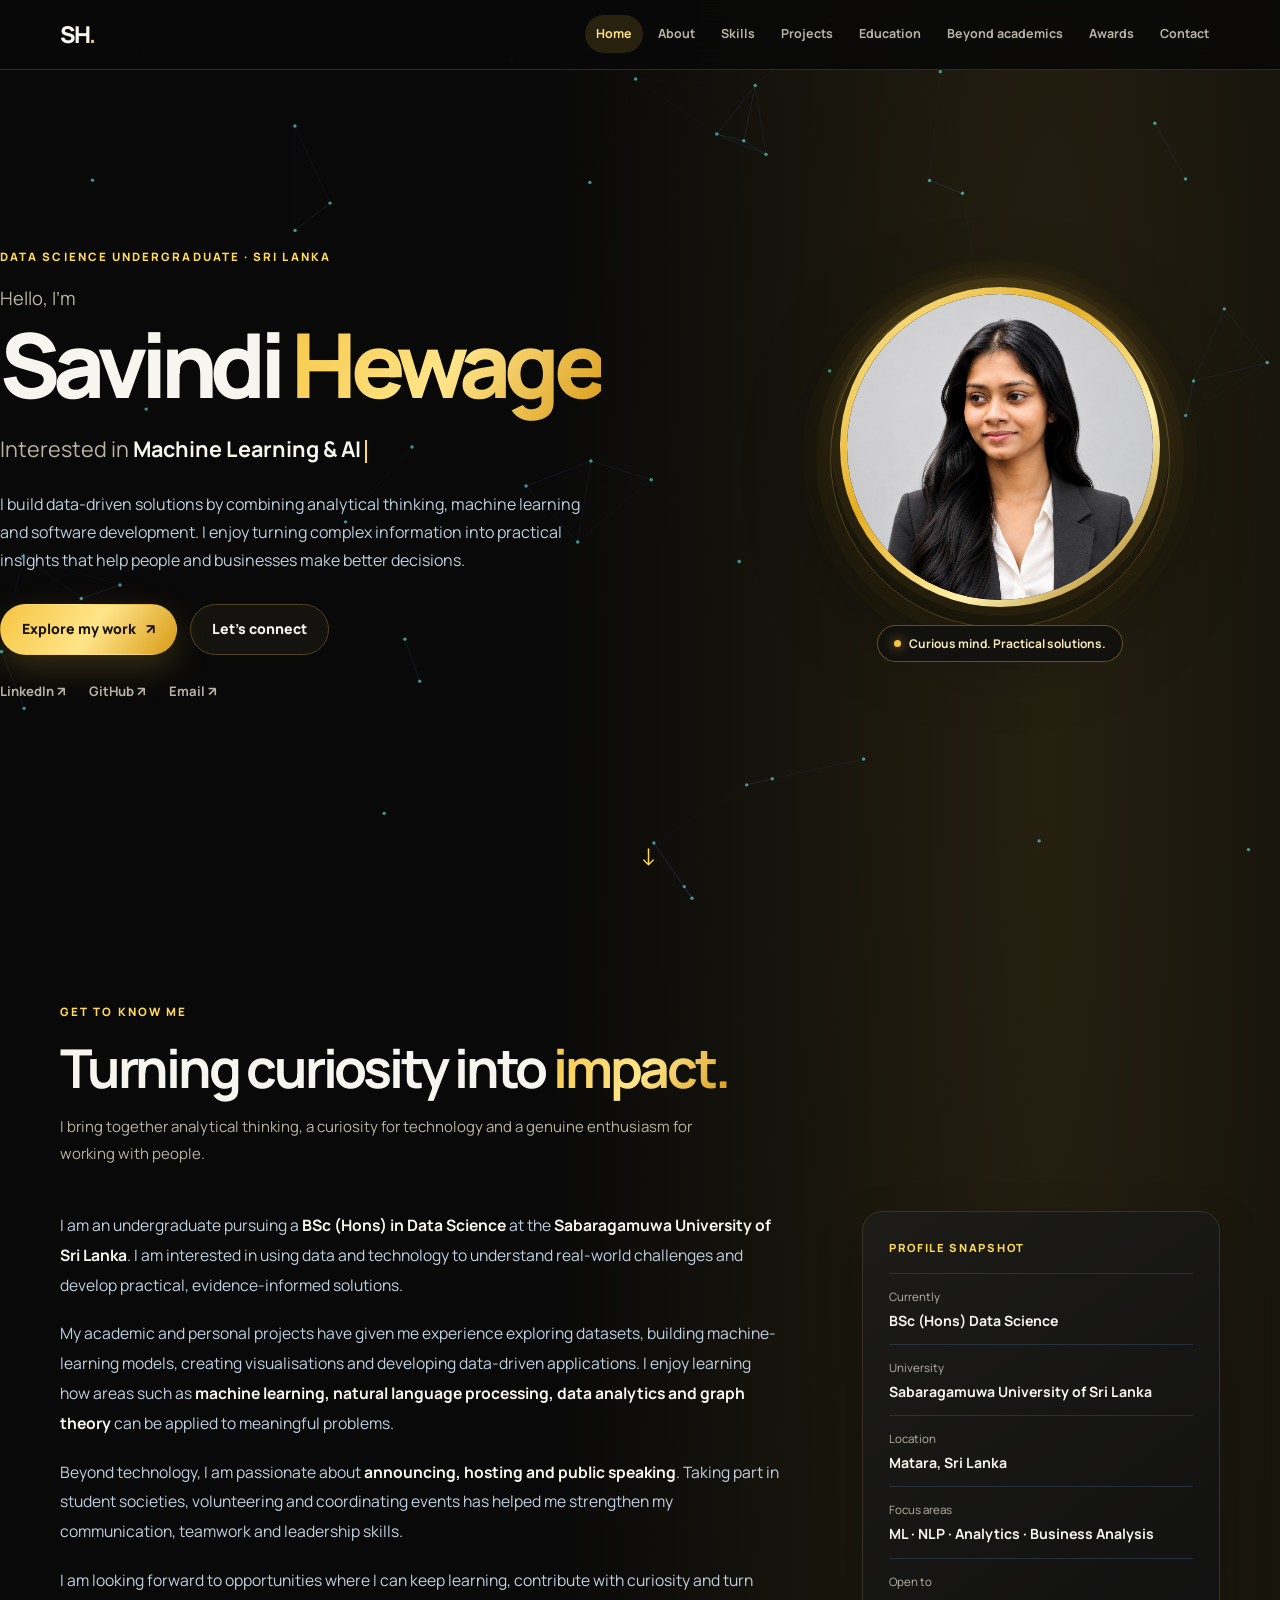
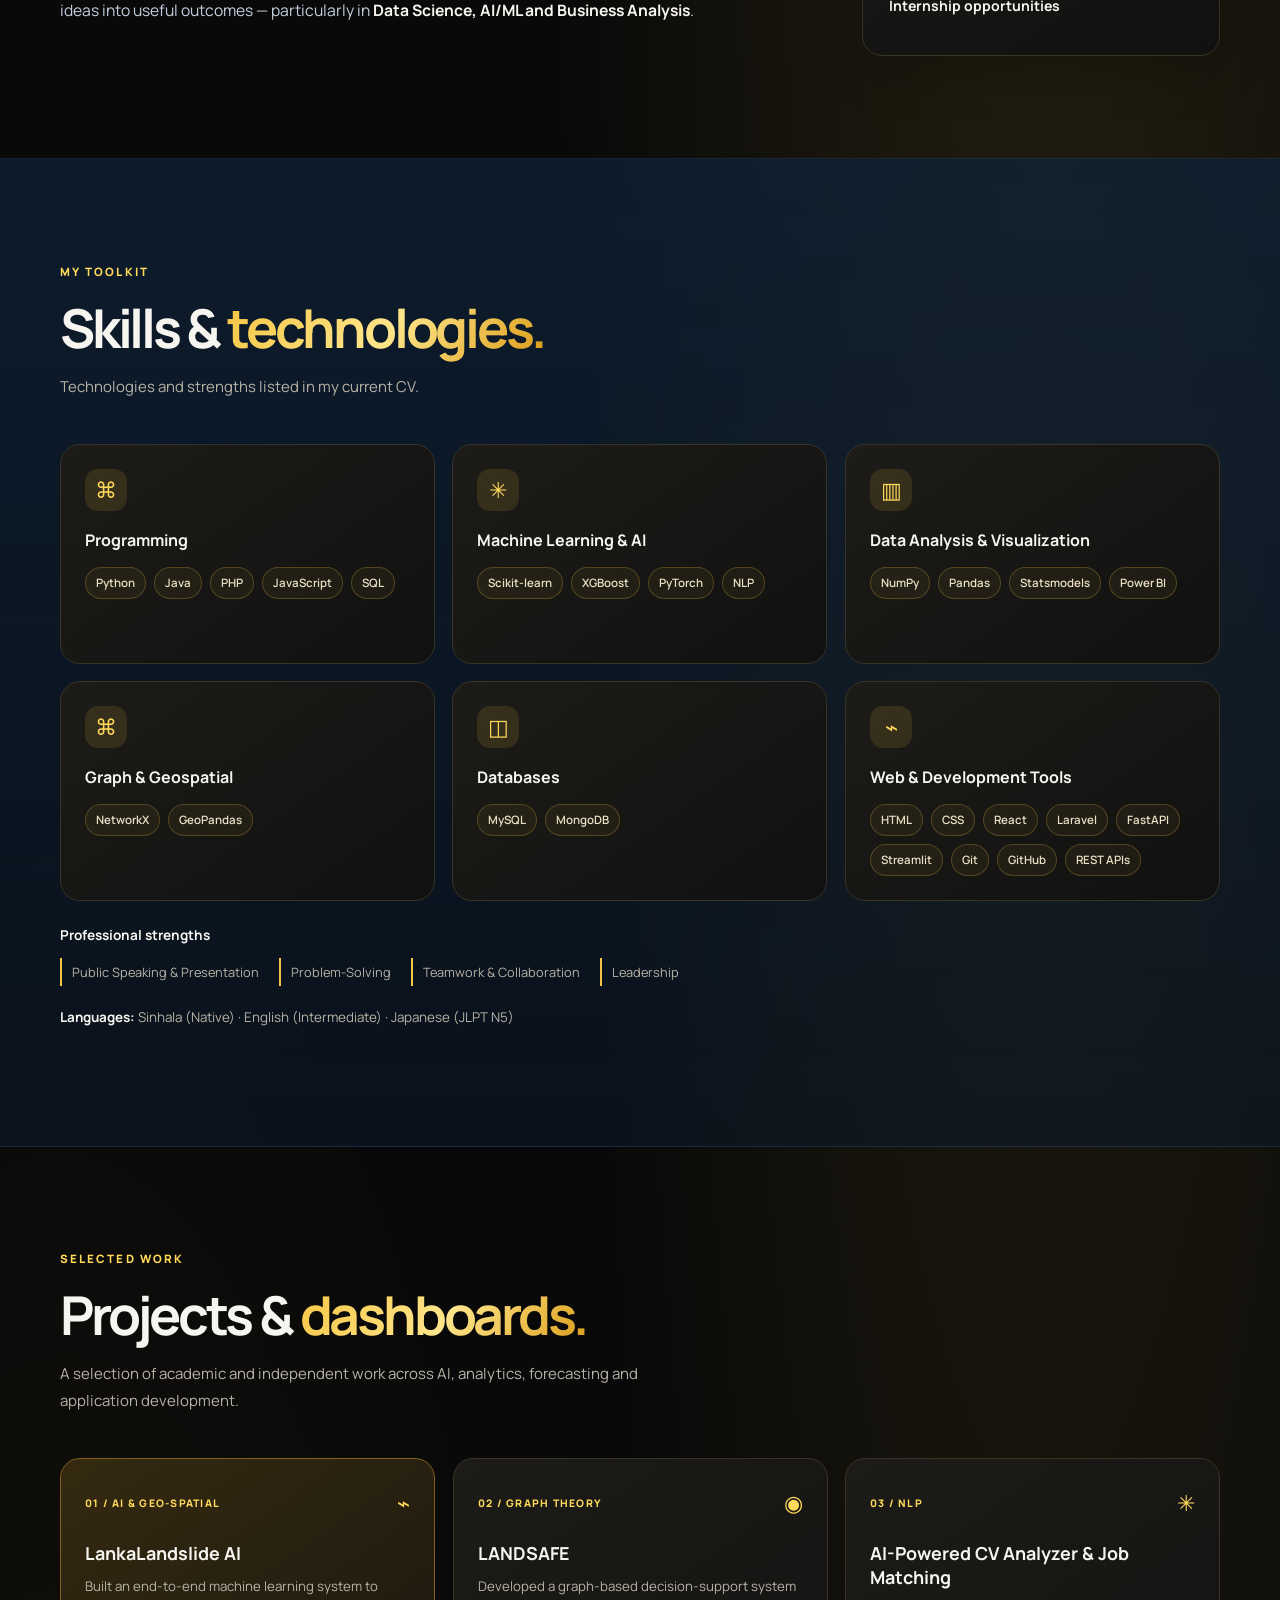
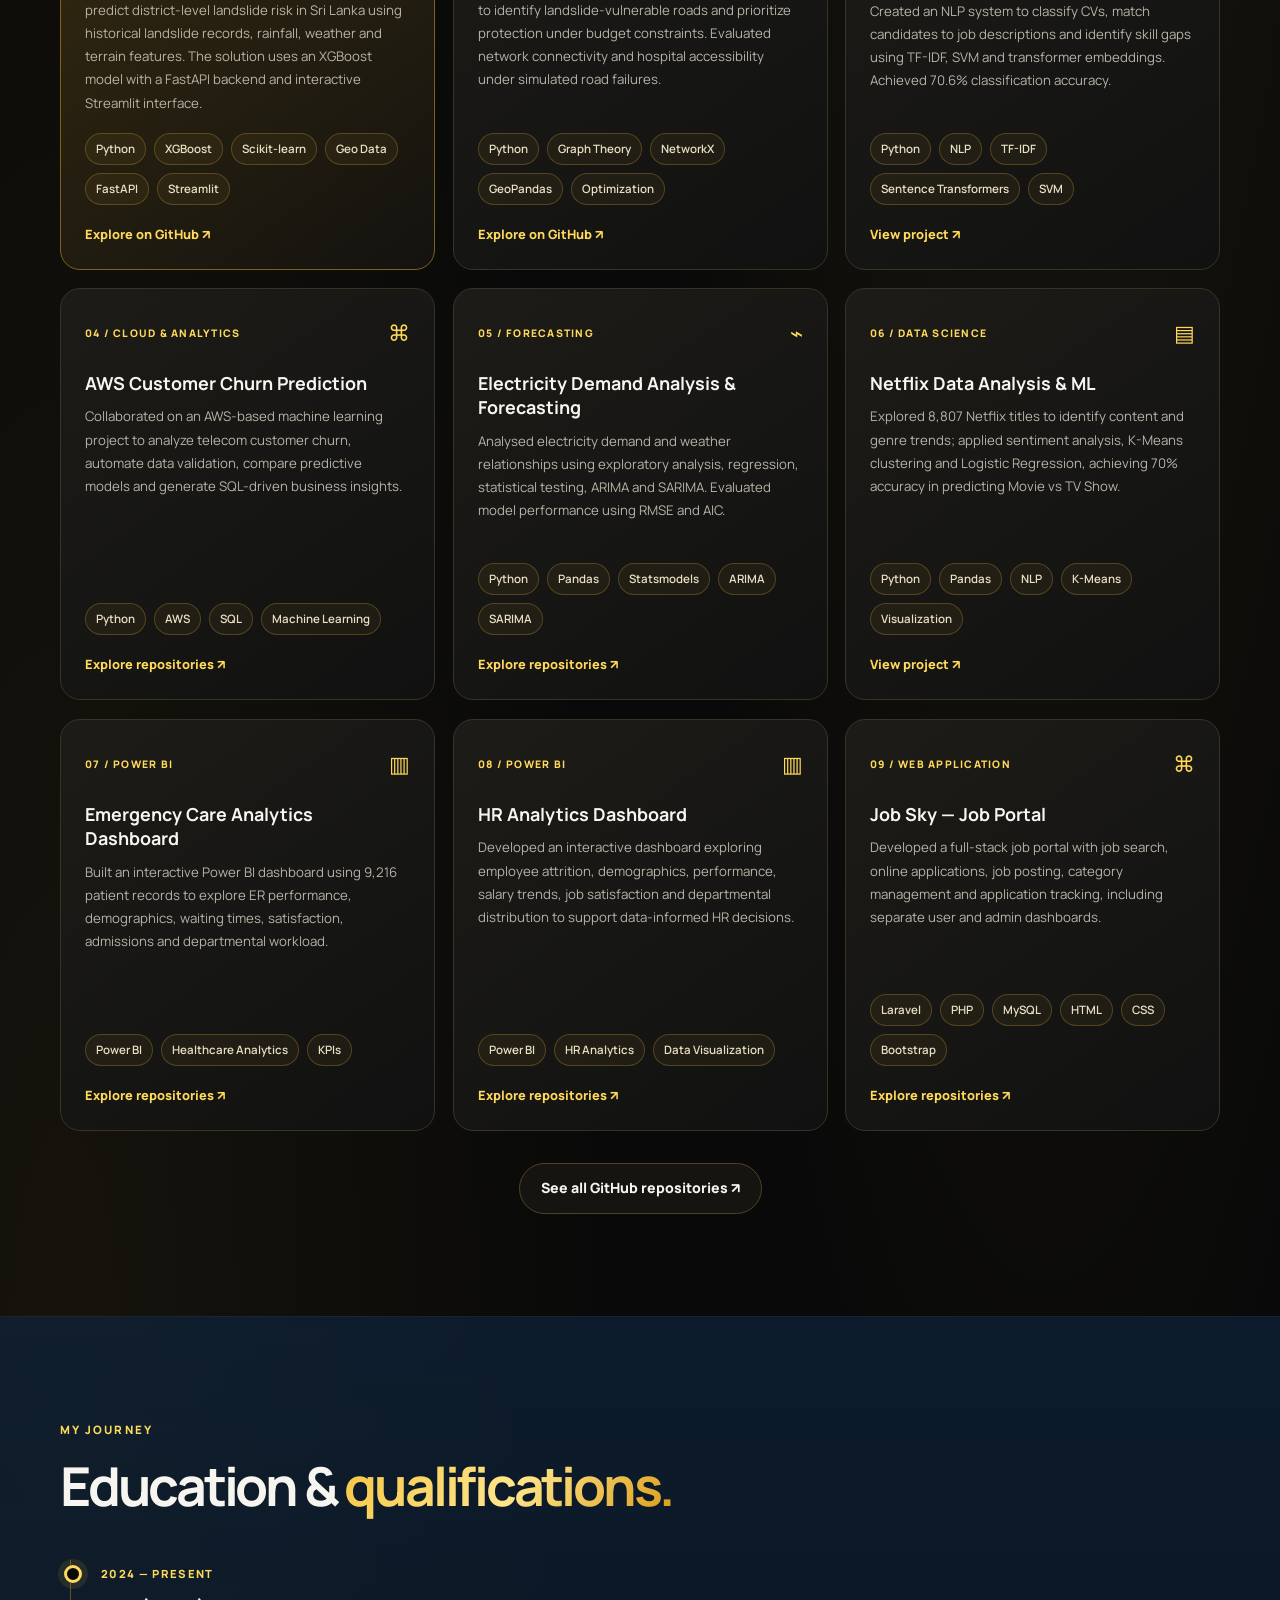
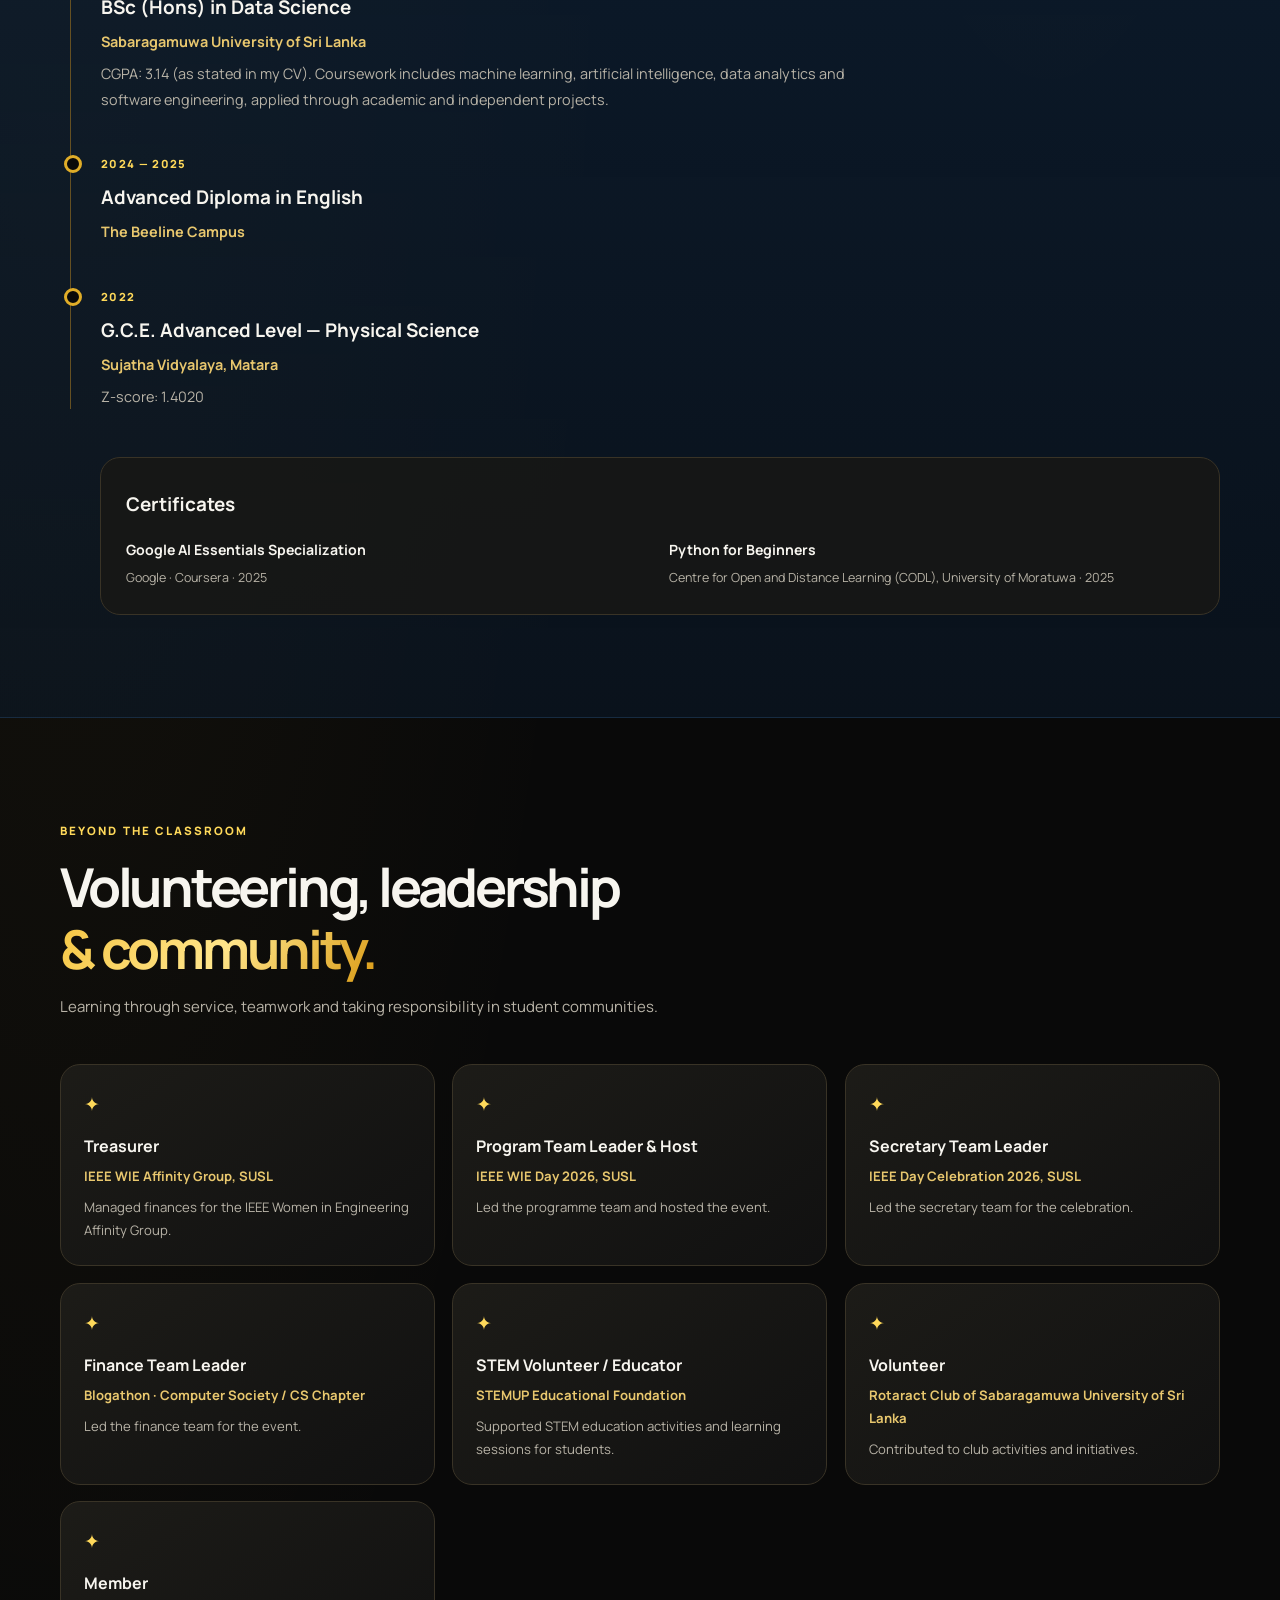
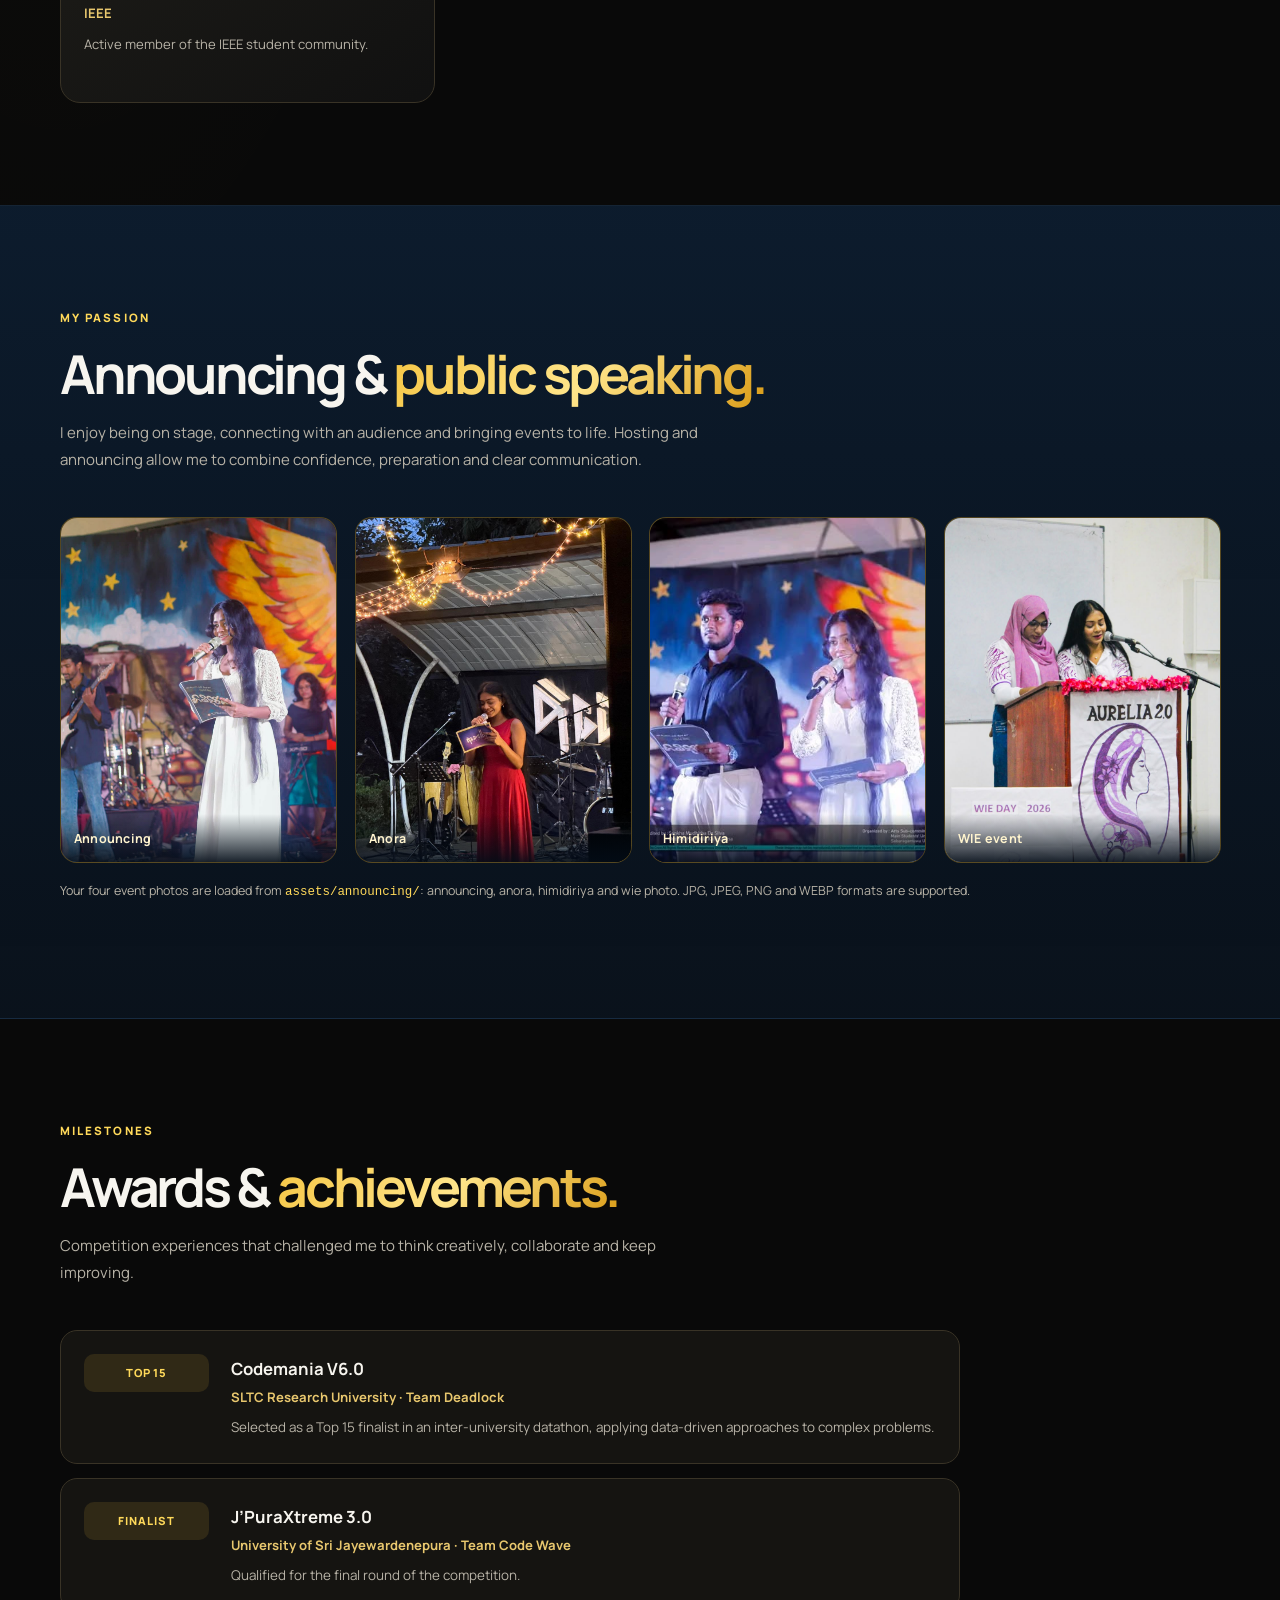
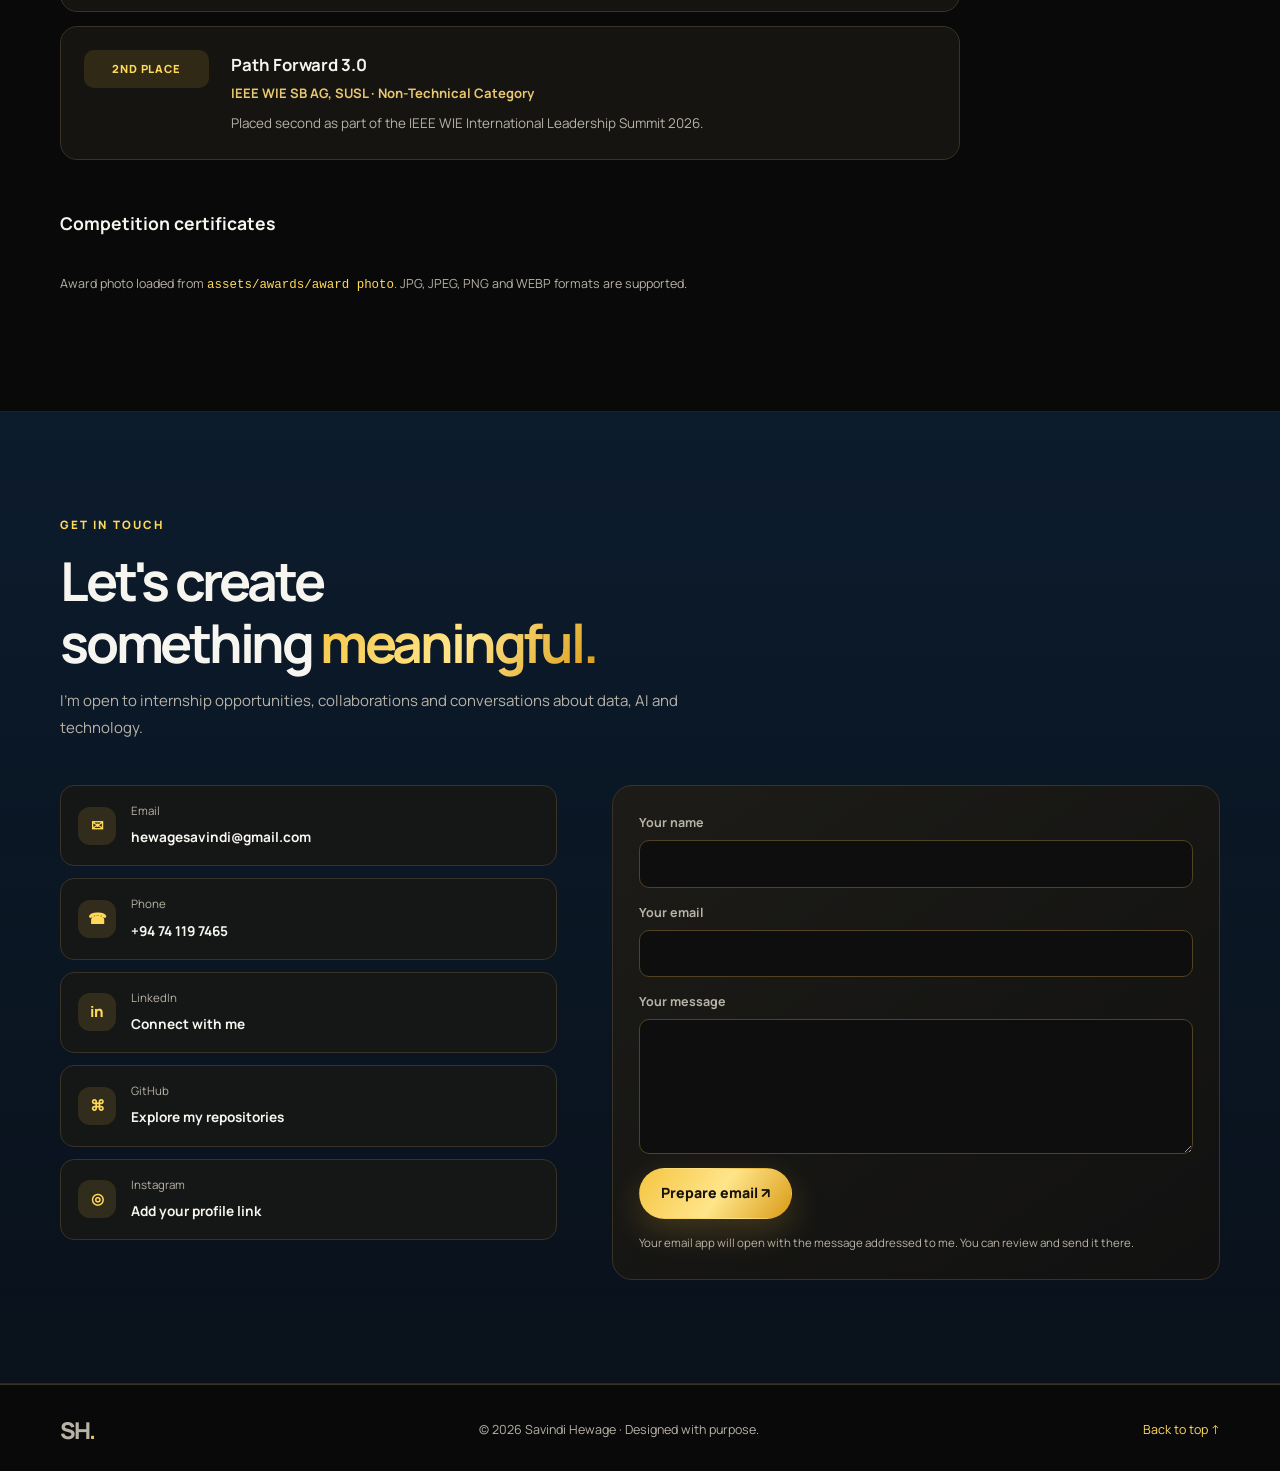
==== commit 22b14fe9: "Polish portfolio alignment and photo galleries" ====
--- a/index.html
+++ b/index.html
@@ -43,7 +43,7 @@
             <a href="mailto:hewagesavindi@gmail.com">Email ↗</a>
           </div>
         </div>
-        <div class="portrait-wrap reveal d1">
+        <div class="portrait-wrap reveal d1" aria-label="Profile portrait">
           <div class="portrait-orbit"></div>
           <div class="portrait-frame">
             <img src="savindi professional photo.png" alt="Portrait of Savindi Hewage" onerror="this.hidden=true;this.nextElementSibling.hidden=false">
@@ -57,13 +57,13 @@
 
     <section class="section" id="about">
       <div class="container">
-        <div class="section-heading reveal"><p class="eyebrow">A LITTLE ABOUT ME</p><h2>Curiosity meets <span>purpose.</span></h2><p class="section-intro">A data science learner who enjoys solving real problems through technology, communication and collaboration.</p></div>
+        <div class="section-heading reveal"><p class="eyebrow">GET TO KNOW ME</p><h2>Turning curiosity into <span>impact.</span></h2><p class="section-intro">I bring together analytical thinking, a curiosity for technology and a genuine enthusiasm for working with people.</p></div>
         <div class="about-grid">
           <div class="prose reveal">
-            <p>I am a <strong>Data Science undergraduate</strong> at the <strong>Sabaragamuwa University of Sri Lanka</strong>, based in Matara. My interests include machine learning, natural language processing, data analytics, graph-based optimization and building useful software applications.</p>
-            <p>Through academic and independent projects, I have worked across the data workflow — from preprocessing and exploratory analysis to predictive modelling, visualization and application development. I am especially interested in how data and AI can support meaningful decisions and solve practical challenges.</p>
-            <p>Alongside my technical interests, I enjoy <strong>announcing, hosting and public speaking</strong>. Volunteering and student leadership have helped me become a confident communicator, collaborative team member and responsible organizer.</p>
-            <p>I am currently seeking internship opportunities in <strong>Data Science, Machine Learning and Business Analysis</strong>, where I can contribute, learn and grow.</p>
+            <p>I am an undergraduate pursuing a <strong>BSc (Hons) in Data Science</strong> at the <strong>Sabaragamuwa University of Sri Lanka</strong>. I am interested in using data and technology to understand real-world challenges and develop practical, evidence-informed solutions.</p>
+            <p>My academic and personal projects have given me experience exploring datasets, building machine-learning models, creating visualisations and developing data-driven applications. I enjoy learning how areas such as <strong>machine learning, natural language processing, data analytics and graph theory</strong> can be applied to meaningful problems.</p>
+            <p>Beyond technology, I am passionate about <strong>announcing, hosting and public speaking</strong>. Taking part in student societies, volunteering and coordinating events has helped me strengthen my communication, teamwork and leadership skills.</p>
+            <p>I am looking forward to opportunities where I can keep learning, contribute with curiosity and turn ideas into useful outcomes — particularly in <strong>Data Science, AI/ML and Business Analysis</strong>.</p>
           </div>
           <aside class="profile-card reveal d1">
             <p class="card-label">PROFILE SNAPSHOT</p>
@@ -141,13 +141,13 @@
     <section class="section alt" id="speaking">
       <div class="container">
         <div class="section-heading reveal"><p class="eyebrow">MY PASSION</p><h2>Announcing & <span>public speaking.</span></h2><p class="section-intro">I enjoy being on stage, connecting with an audience and bringing events to life. Hosting and announcing allow me to combine confidence, preparation and clear communication.</p></div>
-        <div class="photo-gallery" aria-label="Announcing and public speaking photo gallery">
-          <figure class="gallery-slot reveal"><img src="assets/announcing/announcing-1.jpg" alt="Savindi announcing at an event, photo 1" onerror="this.remove()"><figcaption>Event moment 01</figcaption></figure>
-          <figure class="gallery-slot reveal d1"><img src="assets/announcing/announcing-2.jpg" alt="Savindi announcing at an event, photo 2" onerror="this.remove()"><figcaption>Event moment 02</figcaption></figure>
-          <figure class="gallery-slot reveal d2"><img src="assets/announcing/announcing-3.jpg" alt="Savindi announcing at an event, photo 3" onerror="this.remove()"><figcaption>Event moment 03</figcaption></figure>
-          <figure class="gallery-slot reveal d3"><img src="assets/announcing/announcing-4.jpg" alt="Savindi announcing at an event, photo 4" onerror="this.remove()"><figcaption>Event moment 04</figcaption></figure>
+        <div class="photo-gallery speaking-gallery" aria-label="Announcing and public speaking photo gallery">
+          <figure class="gallery-slot reveal"><img data-image-base="assets/announcing/announcing" alt="Savindi announcing at an event"><figcaption>Announcing</figcaption></figure>
+          <figure class="gallery-slot reveal d1"><img data-image-base="assets/announcing/anora" alt="Savindi at Anora event"><figcaption>Anora</figcaption></figure>
+          <figure class="gallery-slot reveal d2"><img data-image-base="assets/announcing/himidiriya" alt="Savindi at Himidiriya event"><figcaption>Himidiriya</figcaption></figure>
+          <figure class="gallery-slot reveal d3"><img data-image-base="assets/announcing/wie photo" alt="Savindi at a WIE event"><figcaption>WIE event</figcaption></figure>
         </div>
-        <p class="gallery-help">Add your four event photos to <code>assets/announcing/</code> using the filenames shown in the project README.</p>
+        <p class="gallery-help">Your four event photos are loaded from <code>assets/announcing/</code>: announcing, anora, himidiriya and wie photo. JPG, JPEG, PNG and WEBP formats are supported.</p>
       </div>
     </section>
 
@@ -160,13 +160,10 @@
           <article class="award reveal d2"><span class="award-rank">2ND PLACE</span><div><h3>Path Forward 3.0</h3><p class="institution">IEEE WIE SB AG, SUSL · Non-Technical Category</p><p>Placed second as part of the IEEE WIE International Leadership Summit 2026.</p></div></article>
         </div>
         <h3 class="gallery-title reveal">Competition certificates</h3>
-        <div class="photo-gallery certificate-gallery">
-          <figure class="gallery-slot reveal"><img src="assets/awards/certificate-1.jpg" alt="Competition certificate 1" onerror="this.remove()"><figcaption>Certificate 01</figcaption></figure>
-          <figure class="gallery-slot reveal d1"><img src="assets/awards/certificate-2.jpg" alt="Competition certificate 2" onerror="this.remove()"><figcaption>Certificate 02</figcaption></figure>
-          <figure class="gallery-slot reveal d2"><img src="assets/awards/certificate-3.jpg" alt="Competition certificate 3" onerror="this.remove()"><figcaption>Certificate 03</figcaption></figure>
-          <figure class="gallery-slot reveal d3"><img src="assets/awards/certificate-4.jpg" alt="Competition certificate 4" onerror="this.remove()"><figcaption>Certificate 04</figcaption></figure>
+        <div class="photo-gallery certificate-gallery award-photo-gallery">
+          <figure class="gallery-slot reveal"><img data-image-base="assets/awards/award photo" alt="Award certificate and achievement photograph"><figcaption>Award achievement</figcaption></figure>
         </div>
-        <p class="gallery-help">Add up to four certificate images to <code>assets/awards/</code>. The award text above is taken from your CV.</p>
+        <p class="gallery-help">Award photo loaded from <code>assets/awards/award photo</code>. JPG, JPEG, PNG and WEBP formats are supported.</p>
       </div>
     </section>
 
--- a/style.css
+++ b/style.css
@@ -5,3 +5,293 @@
 @media(max-width:800px){.section{padding:82px 0}.menu-toggle{display:block}.nav{display:none;position:absolute;top:100%;left:0;right:0;padding:12px 24px 18px;background:rgba(8,20,38,.98);border-bottom:1px solid var(--line);flex-direction:column;align-items:stretch}.nav.open{display:flex}.nav a{font-size:.85rem}.hero-grid,.about-grid,.contact-grid{grid-template-columns:1fr}.hero-grid{gap:40px}.hero-copy{order:2}.portrait-wrap{order:1}.portrait-frame{width:min(280px,70vw)}.hero{padding-top:115px;padding-bottom:90px}.scroll-cue{display:none}.about-grid{gap:28px}.photo-gallery{grid-template-columns:repeat(2,1fr)}.contact-grid{gap:28px}}
 @media(max-width:560px){.container{width:min(100% - 34px,var(--max))}.section{padding:70px 0}.hero h1{font-size:3.35rem}.projects-grid,.skills-grid,.experience-grid,.certificate-list{grid-template-columns:1fr}.project-card{min-height:0}.photo-gallery{gap:10px}.gallery-slot{min-height:180px}.award{grid-template-columns:1fr;gap:10px}.award-rank{justify-self:start;min-width:100px}.certifications{margin-left:0}.footer-inner{flex-direction:column;text-align:center}.social-mini{gap:15px;flex-wrap:wrap}}
 @media(prefers-reduced-motion:reduce){html{scroll-behavior:auto}*,*::before,*::after{animation:none!important;transition:none!important}.reveal{opacity:1;transform:none}}
+
+/* ===== Premium charcoal + gold refresh ===== */
+:root{
+  --bg:#090909;--bg2:#111111;--panel:#171717;--panel2:#202020;--line:#393326;
+  --text:#f7f5ef;--muted:#b8b3a7;--blue:#f4c542;--teal:#ffd95a;
+  --accent:linear-gradient(125deg,#f5c542 0%,#ffe58a 52%,#d99b16 100%);
+}
+body{
+  background:radial-gradient(ellipse at 82% 8%,rgba(244,197,66,.12),transparent 34%),
+             radial-gradient(ellipse at 5% 48%,rgba(244,197,66,.055),transparent 32%),var(--bg);
+}
+.header{background:rgba(9,9,9,.88);border-bottom-color:rgba(244,197,66,.18)}
+.nav a:hover,.nav a.active{background:rgba(244,197,66,.13);color:#ffe18a}
+.menu-toggle{background:#171717;border-color:#514321}
+.eyebrow,.social-mini a:hover,.project-link,.scroll-cue,.card-label,.timeline-date{color:#ffd95a}
+.hero h1 span,.brand span,.section-heading h2 span{background:var(--accent);background-clip:text;-webkit-background-clip:text;color:transparent}
+.caret{background:#ffd95a}
+.primary{color:#17120a;background:var(--accent);box-shadow:0 12px 34px rgba(244,197,66,.2)}
+.secondary{border-color:#514321;background:rgba(25,23,18,.82)}
+.secondary:hover{border-color:#f4c542}
+.portrait-wrap{isolation:isolate}
+.portrait-orbit{
+  width:min(390px,92%);border:1px solid rgba(255,217,90,.62);
+  box-shadow:0 0 0 15px rgba(244,197,66,.045),0 0 0 34px rgba(244,197,66,.025),0 0 55px rgba(244,197,66,.12);
+  animation:orbitPulse 5s ease-in-out infinite;
+}
+.portrait-frame{
+  width:min(340px,78vw);aspect-ratio:1;padding:8px;border-radius:50%;
+  background:linear-gradient(135deg,#fff0a8 0%,#e5ad20 38%,#fff1ad 68%,#9b6b08 100%);
+  box-shadow:0 28px 85px rgba(0,0,0,.62),0 0 0 9px rgba(244,197,66,.075),0 0 42px rgba(244,197,66,.2);
+  transform:none;animation:portraitFloat 6s ease-in-out infinite;
+}
+.portrait-frame img,.portrait-fallback{width:100%;height:100%;border-radius:50%;object-fit:cover;object-position:center 20%;background:#17140d}
+.portrait-fallback{color:#ffd95a}
+.portrait-tag{border-color:rgba(244,197,66,.35);background:rgba(19,18,15,.94);color:#f5e8bd}
+.portrait-tag span{background:#f4c542;box-shadow:0 0 12px rgba(244,197,66,.8)}
+.profile-card,.skill-card,.project-card,.experience-card,.contact-form{
+  background:linear-gradient(145deg,rgba(29,28,24,.98),rgba(17,17,17,.98));border-color:#393326;
+}
+.skill-card:hover,.experience-card:hover,.project-card:hover{border-color:#d7a92e;box-shadow:0 18px 45px rgba(0,0,0,.3),0 0 22px rgba(244,197,66,.07)}
+.skill-icon,.contact-item>span{background:rgba(244,197,66,.12);color:#ffd95a}
+.chips span{border-color:rgba(244,197,66,.23);background:rgba(244,197,66,.055);color:#e9dfc4}
+.soft-skills span{border-left-color:#f4c542}
+.project-card.featured{background:linear-gradient(145deg,rgba(55,43,17,.96),rgba(20,19,16,.98));border-color:#80601b}
+.project-number,.project-symbol{color:#ffd95a}
+.timeline{border-left-color:#655022}
+.timeline-item:before{background:var(--bg);border-color:#e0ad28}
+.timeline-item.current:before{border-color:#ffd95a;box-shadow:0 0 0 6px rgba(244,197,66,.1)}
+.institution{color:#e8c76e!important}
+.certifications,.award,.contact-item{border-color:#393326;background:rgba(25,24,20,.76)}
+.award-rank{background:rgba(244,197,66,.12);color:#ffd95a}
+.gallery-slot{border-color:#806b35;background:linear-gradient(145deg,rgba(49,40,20,.72),rgba(17,17,17,.92))}
+.gallery-slot figcaption{color:#fff4ce}
+.gallery-help code{color:#ffd95a}
+.contact-item:hover{border-color:#e5b52e}
+.contact-form input,.contact-form textarea{border-color:#514321;background:#0e0e0e}
+.contact-form input:focus,.contact-form textarea:focus{border-color:#f4c542;box-shadow:0 0 0 3px rgba(244,197,66,.12)}
+footer{border-top-color:#393326}.footer-inner>a:last-child{color:#ffd95a}
+.progress{background:var(--accent);box-shadow:0 0 12px rgba(244,197,66,.55)}
+.reveal{transition:opacity .8s ease,transform .8s cubic-bezier(.2,.75,.25,1)}
+.project-card,.skill-card,.experience-card,.contact-item,.button{transition:transform .28s ease,border-color .28s ease,box-shadow .28s ease,background .28s ease}
+.project-card:hover,.skill-card:hover,.experience-card:hover{transform:translateY(-7px)}
+@keyframes portraitFloat{0%,100%{transform:translateY(0)}50%{transform:translateY(-12px)}}
+@keyframes orbitPulse{0%,100%{transform:scale(1);opacity:.78}50%{transform:scale(1.045);opacity:1}}
+@media(max-width:800px){.portrait-frame{width:min(290px,72vw)}}
+@media(prefers-reduced-motion:reduce){.portrait-frame,.portrait-orbit{animation:none!important}}
+
+
+/* ===== Layout refinement: portrait, About section and polished motion ===== */
+.hero { overflow: clip; }
+.hero-grid { grid-template-columns: minmax(0, 1.12fr) minmax(300px, .88fr); gap: clamp(28px, 5vw, 76px); }
+.hero-copy, .portrait-wrap { min-width: 0; }
+.portrait-wrap {
+  width: 100%; max-width: 470px; min-height: 430px; margin-inline: auto;
+  padding: 26px 12px 18px; display: flex; flex-direction: column;
+  align-items: center; justify-content: center; isolation: isolate;
+}
+.portrait-orbit {
+  z-index: -1; width: min(82%, 370px); top: 50%; left: 50%;
+  transform: translate(-50%, -54%); pointer-events: none;
+}
+.portrait-frame {
+  flex: 0 0 auto; position: relative; z-index: 1;
+  width: clamp(230px, 27vw, 330px); max-width: 100%;
+  aspect-ratio: 1 / 1; height: auto; padding: 7px; margin: 0;
+  overflow: hidden; border-radius: 50%; transform: translateZ(0);
+}
+.portrait-frame img, .portrait-frame .portrait-fallback {
+  display: block; width: 100%; height: 100%; min-width: 0;
+  border-radius: 50%; object-fit: cover; object-position: center 24%;
+}
+.portrait-tag {
+  z-index: 2; display: inline-flex; align-items: center; justify-content: center;
+  max-width: calc(100% - 18px); margin: 22px auto 0;
+  text-align: center; white-space: normal; line-height: 1.45;
+}
+.about-grid {
+  grid-template-columns: minmax(0, 1.35fr) minmax(260px, .65fr);
+  gap: clamp(28px, 5vw, 64px); align-items: stretch;
+}
+.prose { min-width: 0; max-width: 720px; }
+.prose p { font-size: .98rem; line-height: 1.9; }
+.profile-card { min-width: 0; align-self: start; box-shadow: 0 18px 48px rgba(0,0,0,.2); }
+.fact strong { display: block; overflow-wrap: anywhere; line-height: 1.5; }
+.section-heading h2 { text-wrap: balance; }
+.section-intro { line-height: 1.8; }
+.reveal { will-change: opacity, transform; }
+.skill-card, .project-card, .experience-card, .award, .contact-item {
+  transition: transform .35s cubic-bezier(.2,.75,.25,1), border-color .35s ease, box-shadow .35s ease;
+}
+.skill-card:hover, .project-card:hover, .experience-card:hover { transform: translateY(-7px); }
+.award:hover { transform: translateY(-4px); border-color: #d7a92e; }
+.contact-item:hover { transform: translateX(5px); }
+@keyframes goldShimmer {
+  0%, 100% { filter: drop-shadow(0 0 0 rgba(244,197,66,0)); }
+  50% { filter: drop-shadow(0 0 13px rgba(244,197,66,.2)); }
+}
+.portrait-frame { animation: portraitFloat 6s ease-in-out infinite, goldShimmer 5s ease-in-out infinite; }
+.primary { position: relative; overflow: hidden; }
+.primary::after {
+  content: ""; position: absolute; top: -80%; left: -45%; width: 35%; height: 260%;
+  transform: rotate(25deg); background: rgba(255,255,255,.28); transition: left .65s ease;
+}
+.primary:hover::after { left: 125%; }
+@media (max-width: 900px) {
+  .hero-grid { grid-template-columns: minmax(0, 1fr) minmax(260px, .8fr); gap: 22px; }
+  .portrait-wrap { min-height: 370px; }
+  .portrait-frame { width: clamp(220px, 31vw, 290px); }
+  .about-grid { grid-template-columns: minmax(0, 1fr) minmax(230px, .8fr); }
+}
+@media (max-width: 800px) {
+  .hero { padding-top: 112px; padding-bottom: 70px; }
+  .hero-grid { grid-template-columns: minmax(0, 1fr); gap: 18px; }
+  .portrait-wrap { order: -1; min-height: 0; padding: 10px 10px 18px; }
+  .portrait-frame { width: min(270px, 68vw); }
+  .portrait-orbit { width: min(78%, 300px); }
+  .portrait-tag { margin-top: 17px; }
+  .hero-copy { order: 1; }
+  .about-grid { grid-template-columns: minmax(0, 1fr); gap: 25px; }
+  .profile-card { width: 100%; }
+}
+@media (max-width: 480px) {
+  .portrait-wrap { padding-inline: 0; }
+  .portrait-frame { width: min(245px, 67vw); }
+  .portrait-tag { font-size: .7rem; }
+  .hero h1 { font-size: clamp(2.8rem, 13vw, 3.5rem); }
+  .about-grid { gap: 20px; }
+}
+@media (prefers-reduced-motion: reduce) {
+  .portrait-frame { animation: none !important; }
+  .primary::after { display: none; }
+  .reveal { will-change: auto; }
+}
+
+
+/* ===== Final alignment and supplied-photo polish ===== */
+[hidden] { display: none !important; }
+.container { width: min(1160px, calc(100% - 64px)); }
+.section { padding-block: clamp(76px, 8vw, 112px); }
+.section-heading { margin-bottom: clamp(28px, 4vw, 44px); }
+.section-heading h2 { max-width: 760px; }
+.hero { min-height: min(900px, 100svh); padding-block: 126px 76px; }
+.hero-grid {
+  width: 100%;
+  grid-template-columns: minmax(0, 1.08fr) minmax(330px, .92fr);
+  gap: clamp(30px, 5vw, 72px);
+  align-items: center;
+}
+.hero-copy { max-width: 650px; }
+.portrait-wrap {
+  position: relative;
+  width: 100%;
+  max-width: 440px;
+  min-height: 390px;
+  margin: 0 auto;
+  padding: 20px;
+  display: flex;
+  align-items: center;
+  justify-content: center;
+  flex-direction: column;
+}
+.portrait-orbit {
+  position: absolute;
+  width: min(340px, 84%);
+  aspect-ratio: 1;
+  top: 50%;
+  left: 50%;
+  transform: translate(-50%, -55%);
+  border: 1px solid rgba(255,217,90,.32);
+  border-radius: 50%;
+  box-shadow: 0 0 0 14px rgba(244,197,66,.035), 0 0 0 28px rgba(244,197,66,.02);
+}
+.portrait-frame {
+  width: clamp(240px, 27vw, 320px);
+  height: auto;
+  aspect-ratio: 1;
+  flex: 0 0 auto;
+  margin: 0;
+  padding: 7px;
+  border-radius: 50%;
+  overflow: hidden;
+  transform: none;
+  z-index: 1;
+}
+.portrait-frame img, .portrait-frame .portrait-fallback {
+  width: 100%;
+  height: 100%;
+  border-radius: 50%;
+  object-fit: cover;
+  object-position: center 22%;
+}
+.portrait-tag { z-index: 2; max-width: 100%; margin-top: 18px; text-align: center; }
+.about-grid {
+  grid-template-columns: minmax(0, 1.35fr) minmax(280px, .65fr);
+  gap: clamp(28px, 5vw, 58px);
+}
+.prose p { max-width: 760px; line-height: 1.9; }
+.profile-card { height: fit-content; }
+.skills-grid, .projects-grid, .experience-grid {
+  align-items: stretch;
+  grid-auto-rows: 1fr;
+}
+.skill-card, .project-card, .experience-card { min-width: 0; }
+.project-card { height: 100%; }
+.photo-gallery {
+  display: grid;
+  grid-template-columns: repeat(4, minmax(0, 1fr));
+  gap: 18px;
+  align-items: stretch;
+}
+.gallery-slot {
+  min-width: 0;
+  min-height: 250px;
+  aspect-ratio: 4 / 5;
+  border-style: solid;
+  border-color: rgba(244,197,66,.26);
+  background: linear-gradient(145deg, #242016, #121212);
+}
+.gallery-slot img {
+  width: 100%;
+  height: 100%;
+  object-fit: cover;
+  object-position: center;
+}
+.gallery-slot figcaption {
+  padding: 14px 13px 12px;
+  font-size: .78rem;
+  letter-spacing: .02em;
+}
+.award-photo-gallery {
+  grid-template-columns: minmax(0, 1fr);
+  max-width: 650px;
+}
+.award-photo-gallery .gallery-slot {
+  aspect-ratio: 16 / 9;
+  min-height: 220px;
+}
+.certificate-gallery .gallery-slot img { object-fit: contain; background: #15130e; }
+.gallery-help { line-height: 1.7; }
+.footer-inner { flex-wrap: wrap; }
+@media (max-width: 980px) {
+  .hero-grid { grid-template-columns: minmax(0, 1fr) minmax(280px, .8fr); gap: 24px; }
+  .portrait-wrap { min-height: 340px; }
+  .portrait-frame { width: clamp(220px, 29vw, 280px); }
+  .photo-gallery { grid-template-columns: repeat(2, minmax(0, 1fr)); }
+}
+@media (max-width: 800px) {
+  .container { width: min(100% - 38px, 650px); }
+  .hero { min-height: auto; padding-top: 110px; padding-bottom: 74px; }
+  .hero-grid { grid-template-columns: minmax(0, 1fr); gap: 18px; }
+  .portrait-wrap { order: 0; min-height: 0; padding: 10px 0 22px; }
+  .portrait-frame { width: min(265px, 68vw); }
+  .portrait-orbit { width: min(300px, 78vw); }
+  .hero-copy { order: 1; }
+  .about-grid { grid-template-columns: minmax(0, 1fr); gap: 24px; }
+  .skills-grid, .projects-grid, .experience-grid { grid-template-columns: repeat(2, minmax(0, 1fr)); }
+  .photo-gallery { grid-template-columns: repeat(2, minmax(0, 1fr)); }
+}
+@media (max-width: 560px) {
+  .container { width: calc(100% - 34px); }
+  .section { padding-block: 68px; }
+  .skills-grid, .projects-grid, .experience-grid { grid-template-columns: minmax(0, 1fr); }
+  .photo-gallery { grid-template-columns: repeat(2, minmax(0, 1fr)); gap: 11px; }
+  .gallery-slot { min-height: 180px; aspect-ratio: 3 / 4; }
+  .award-photo-gallery .gallery-slot { aspect-ratio: 4 / 3; }
+  .portrait-frame { width: min(245px, 68vw); }
+}
+@media (prefers-reduced-motion: reduce) {
+  .portrait-frame { animation: none !important; }
+}
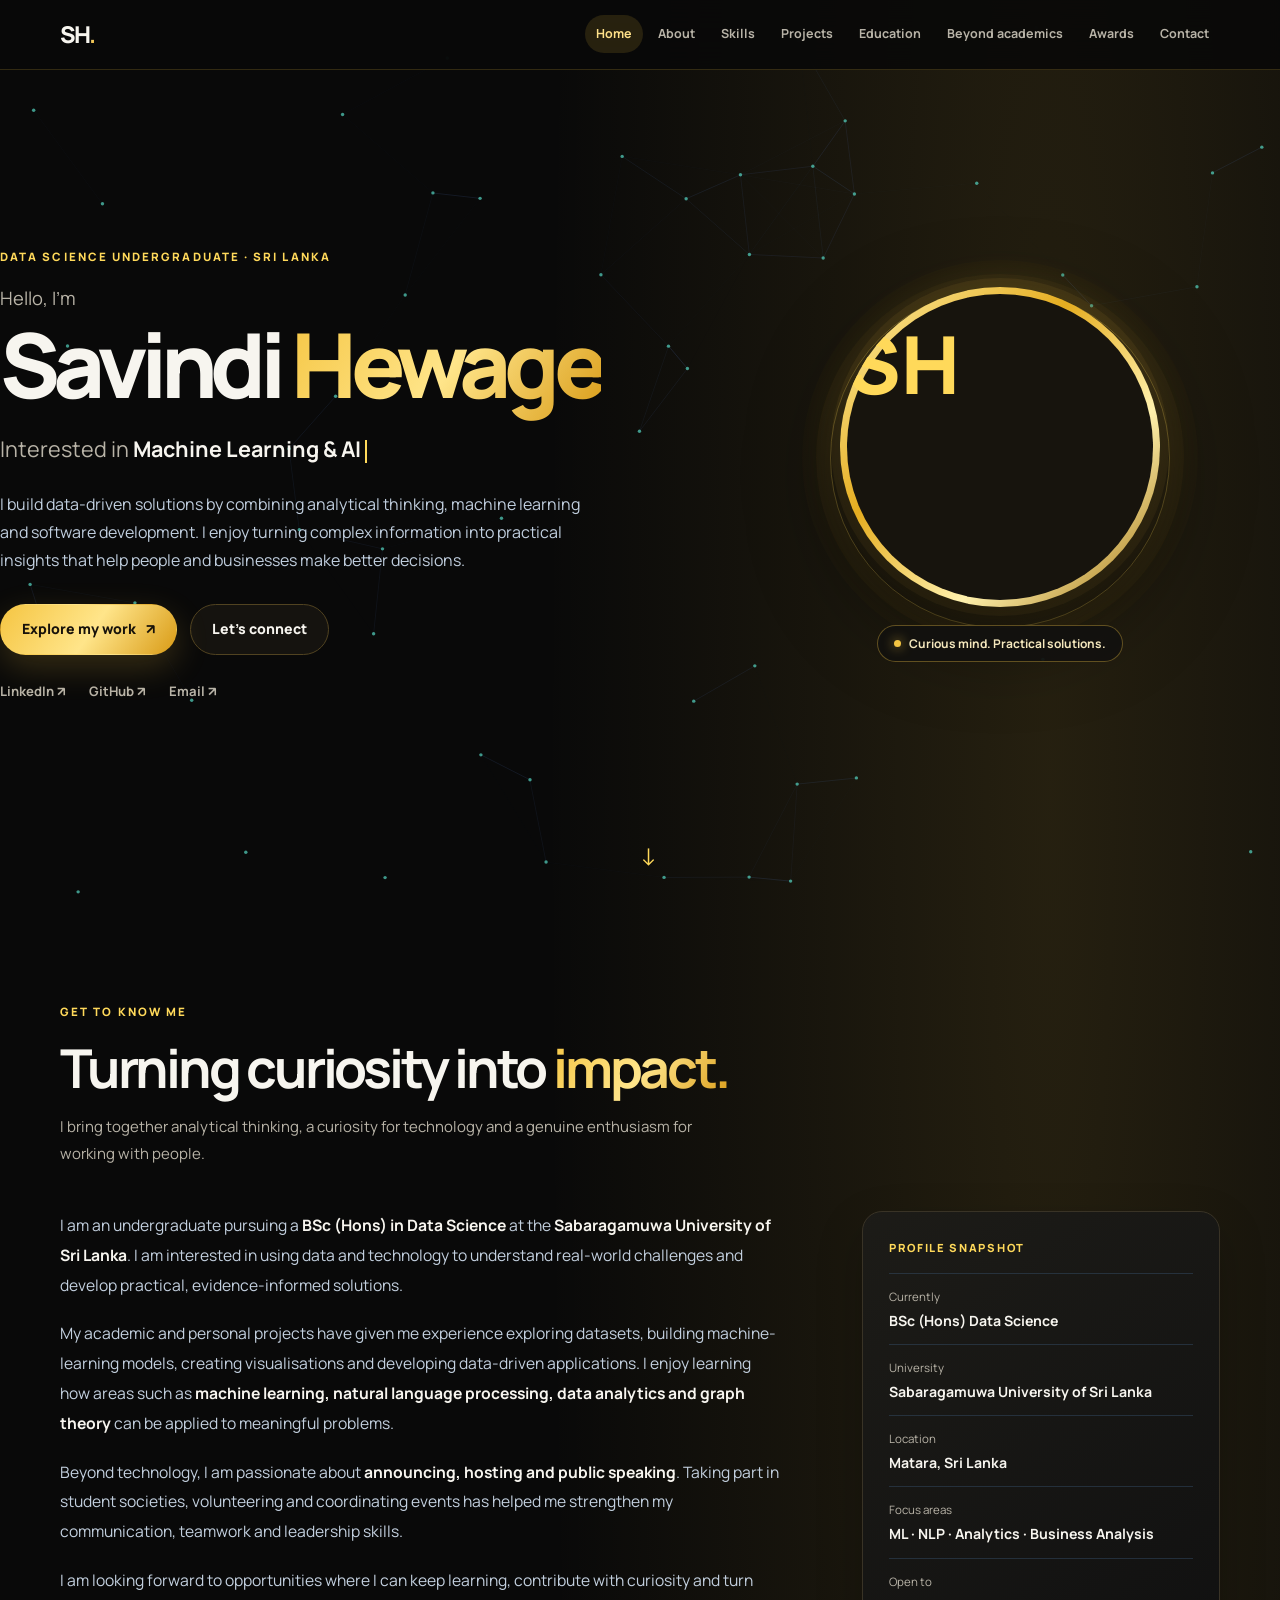
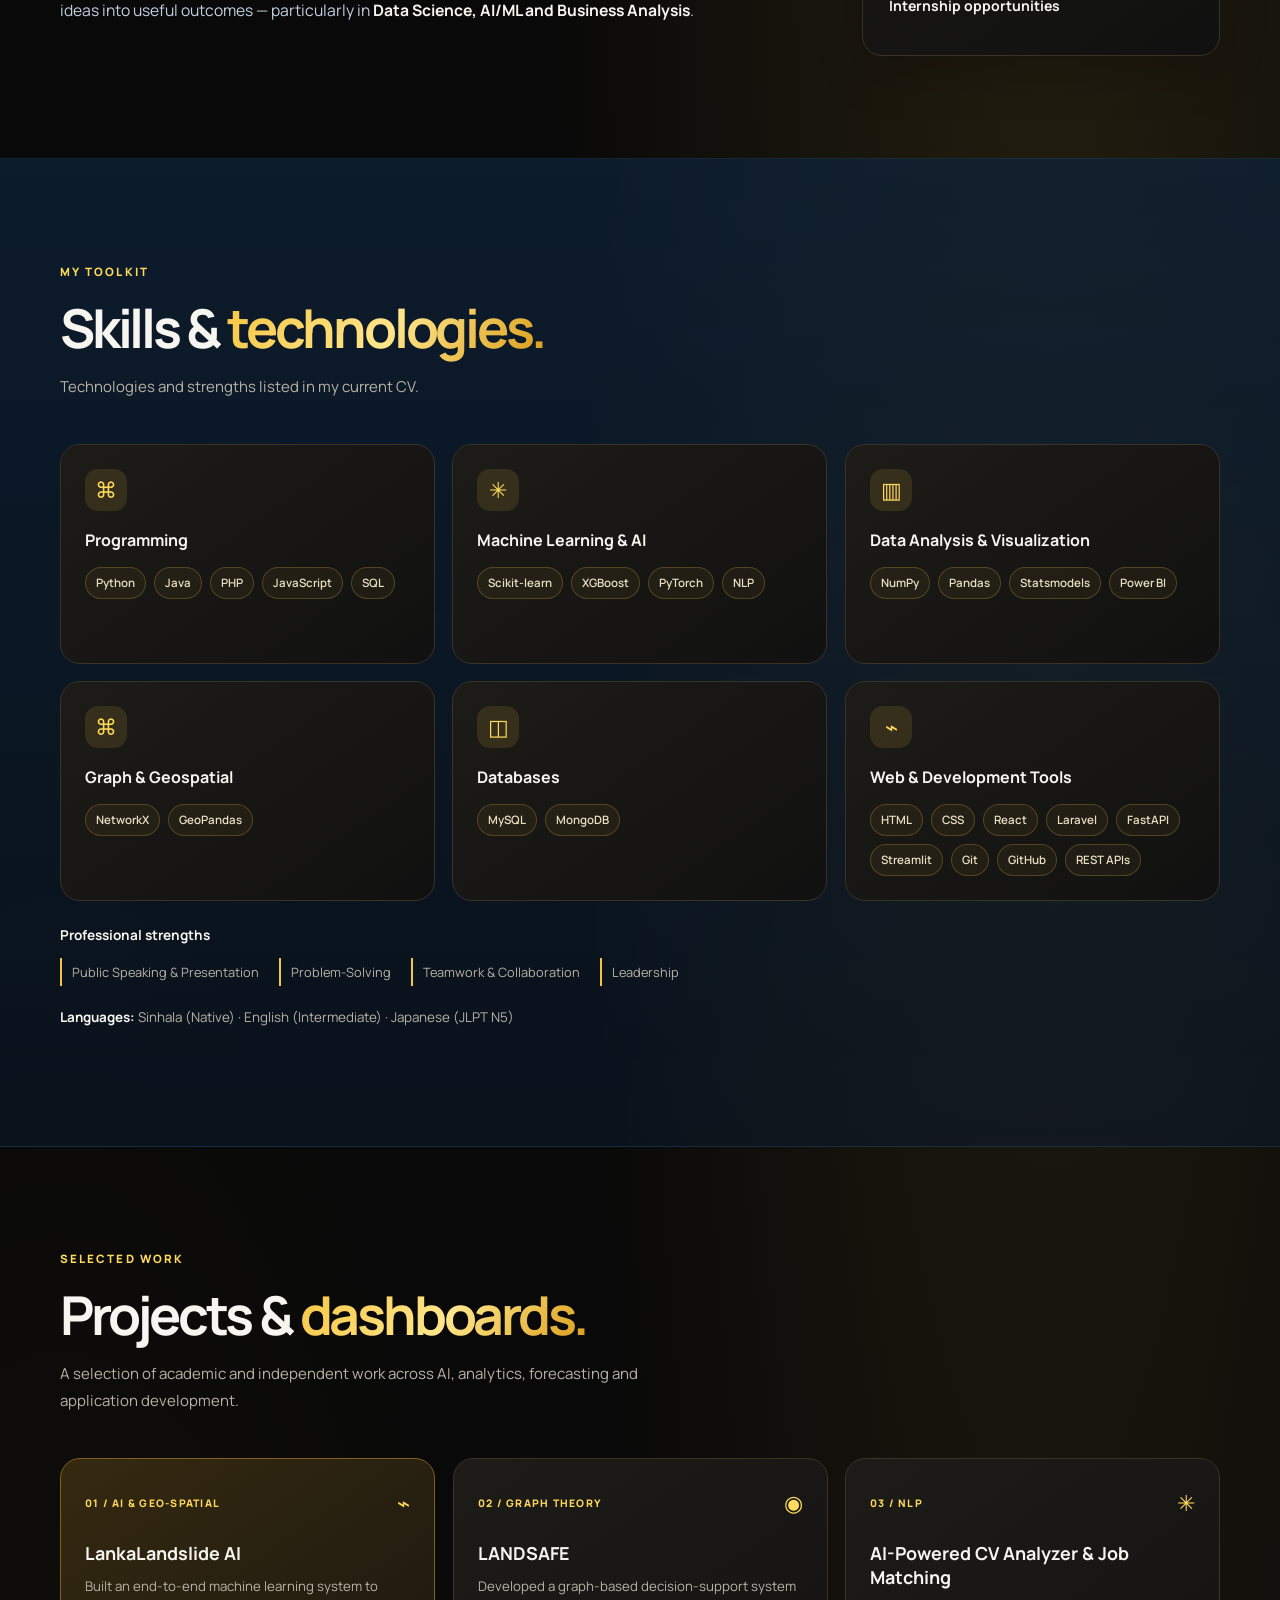
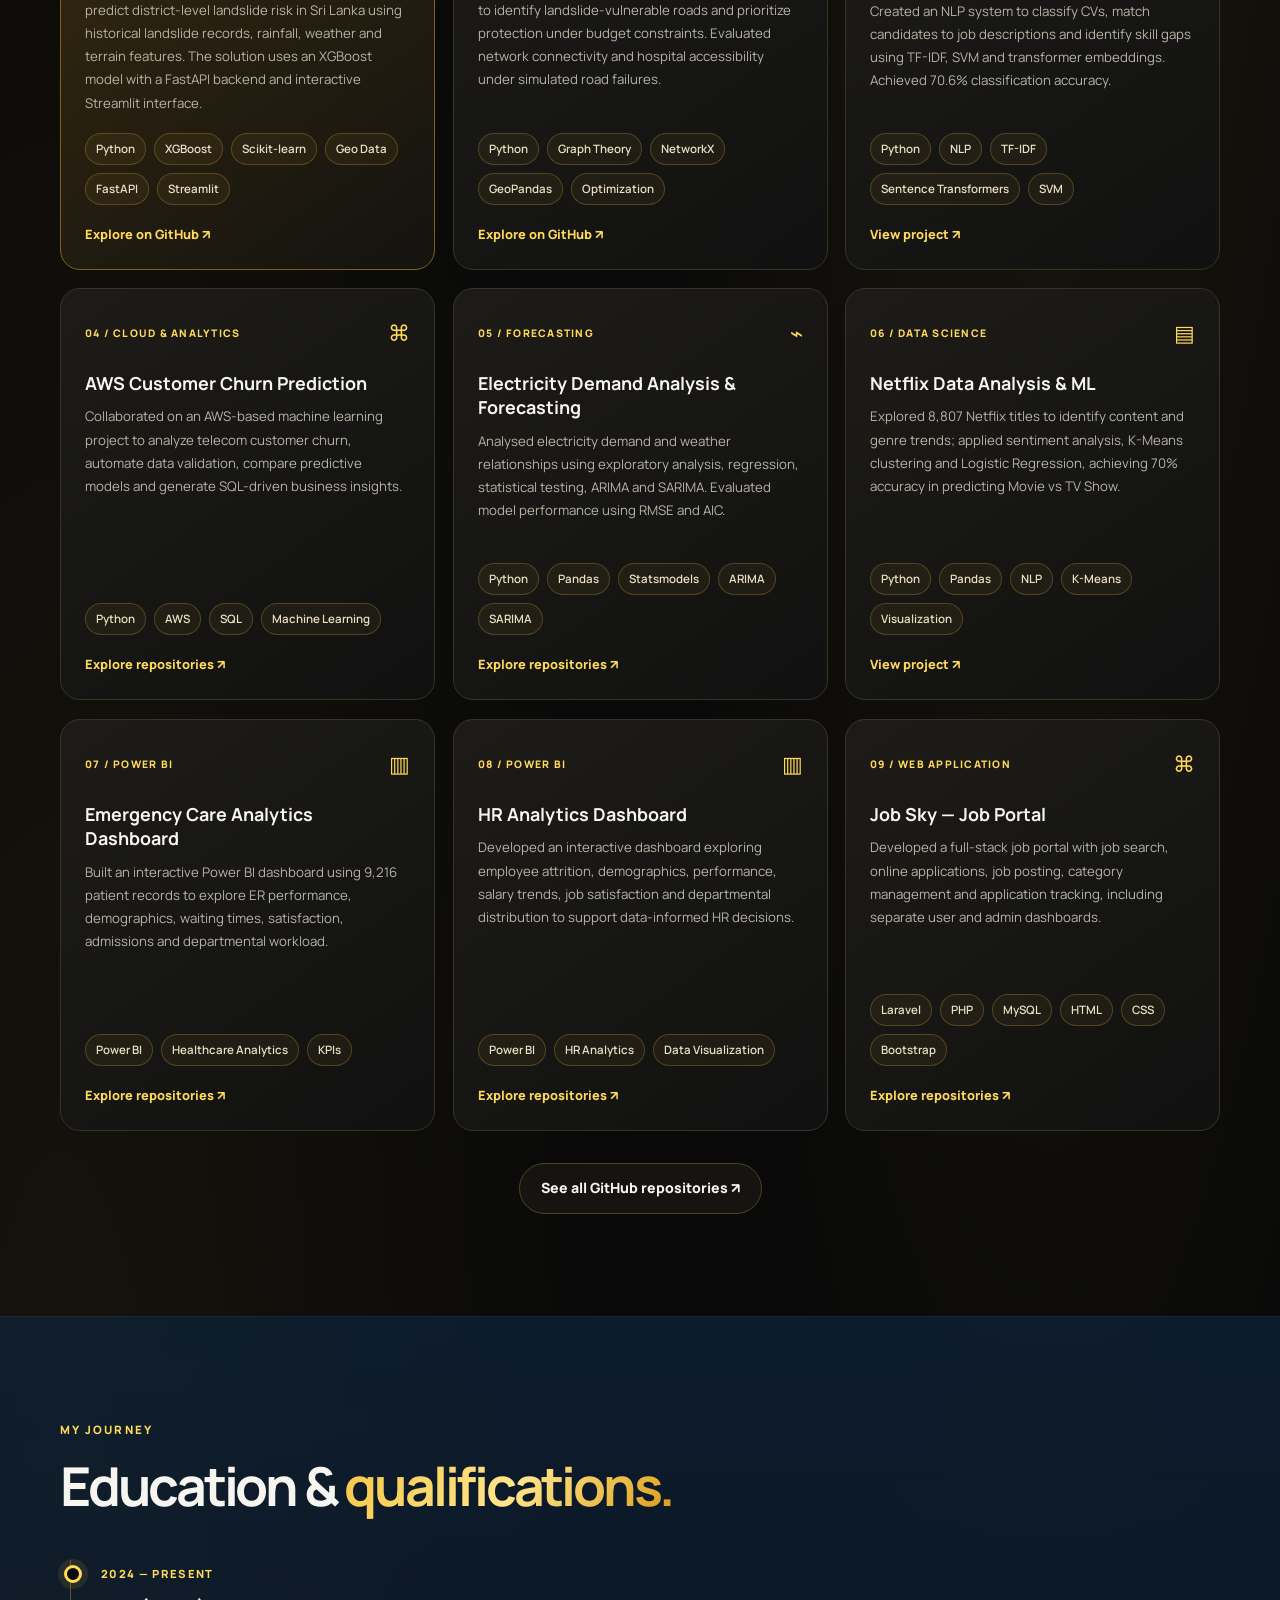
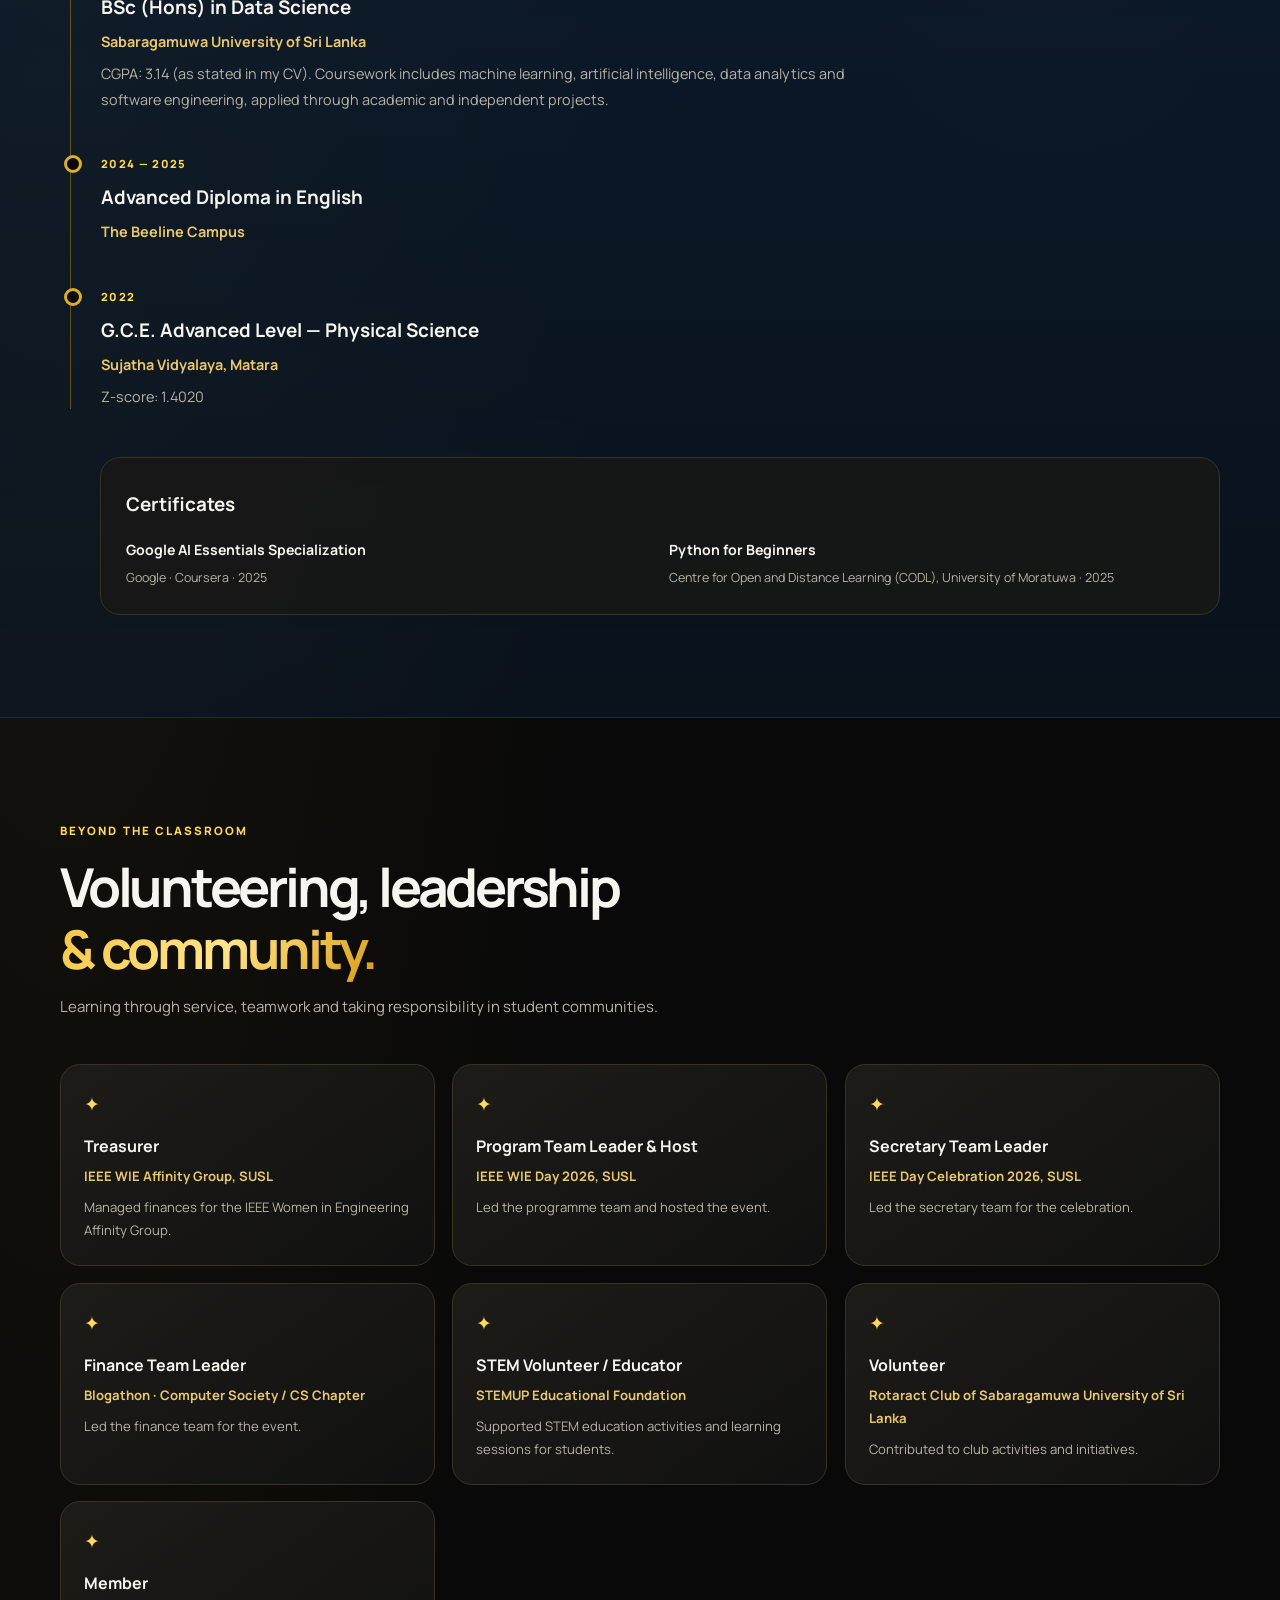
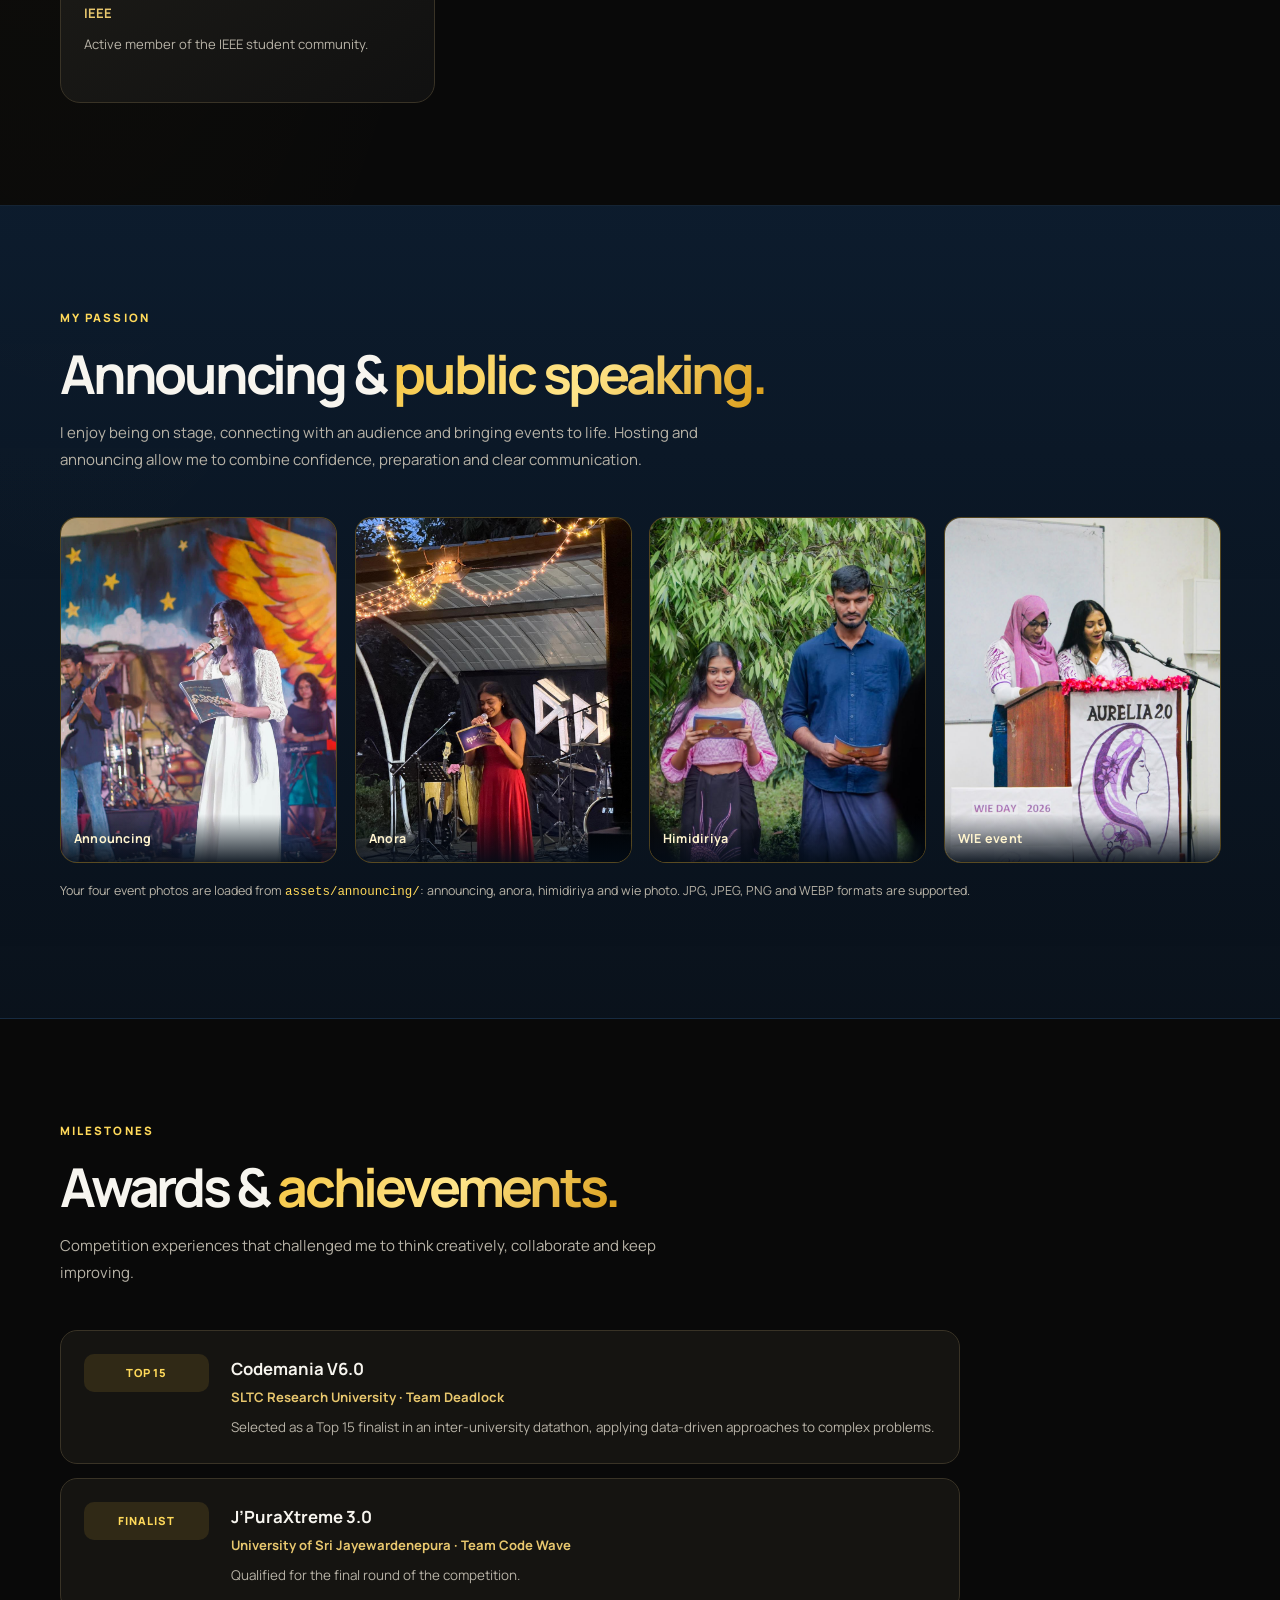
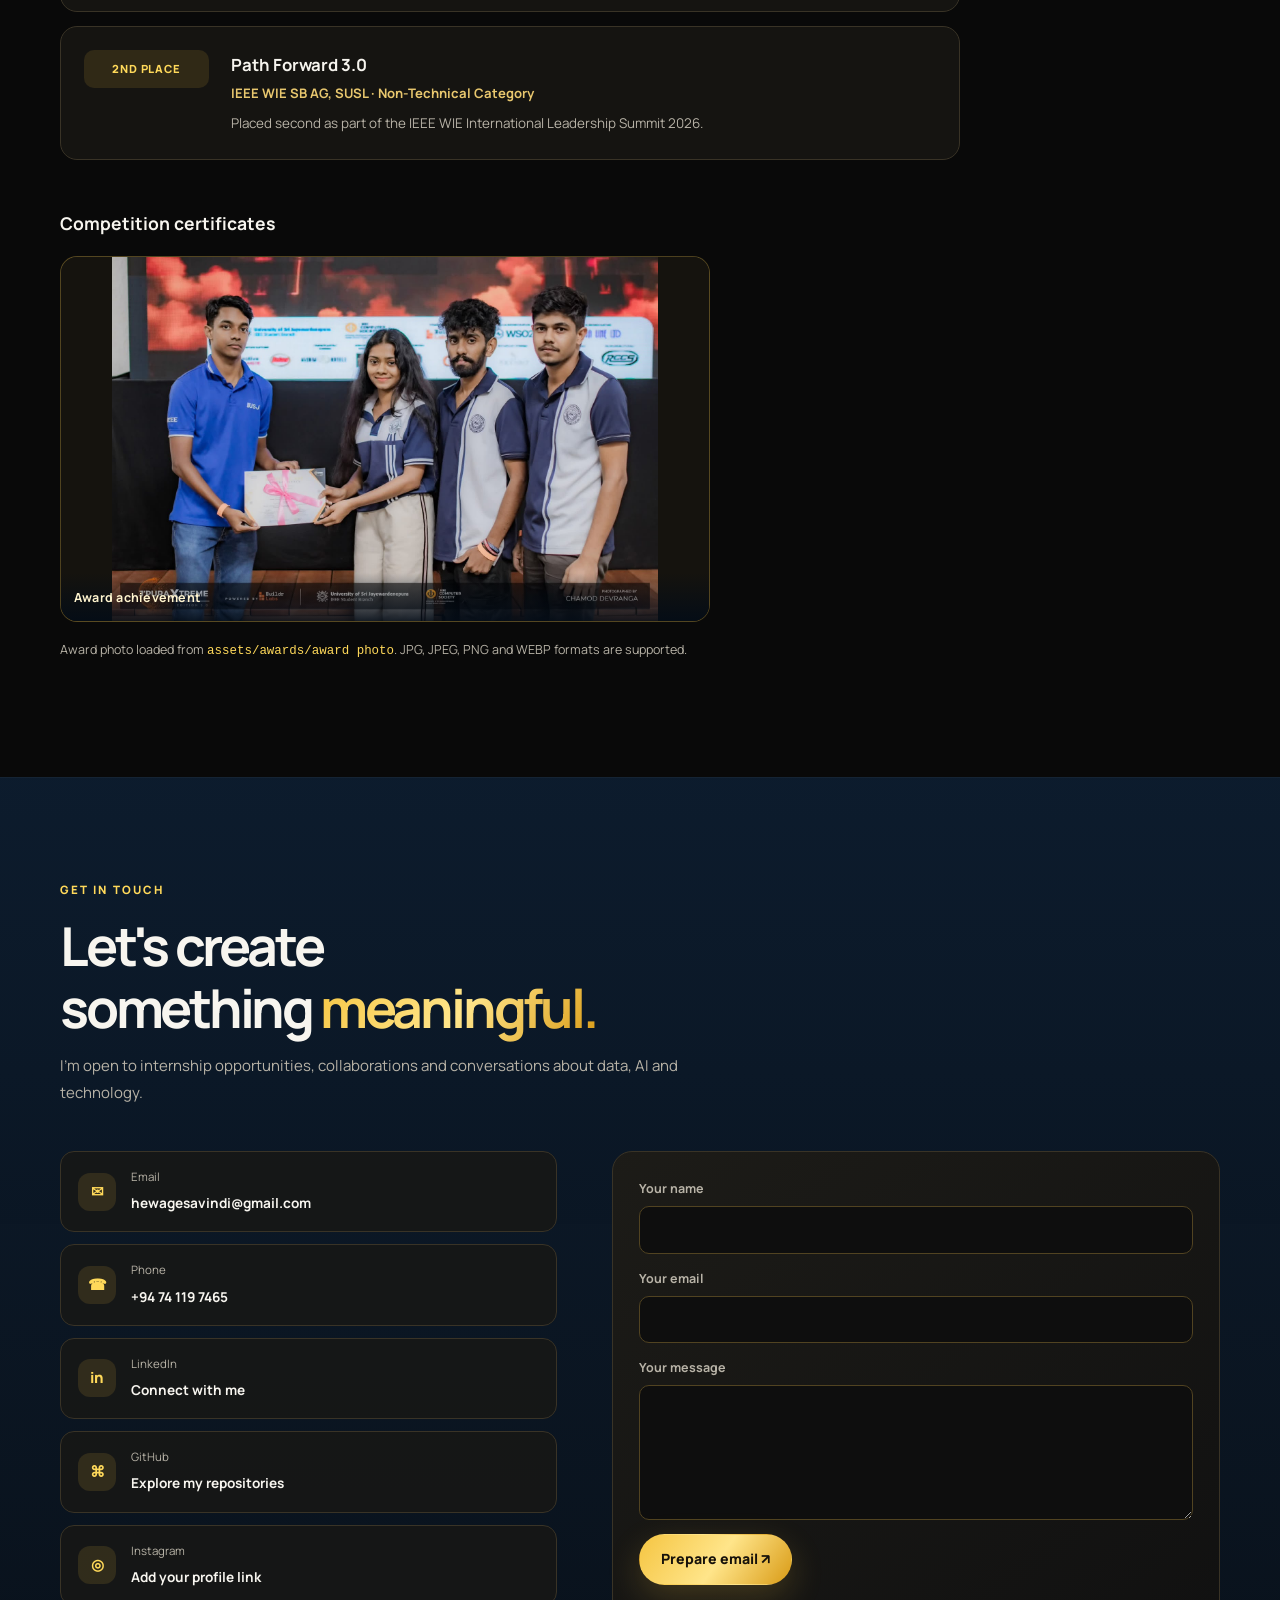
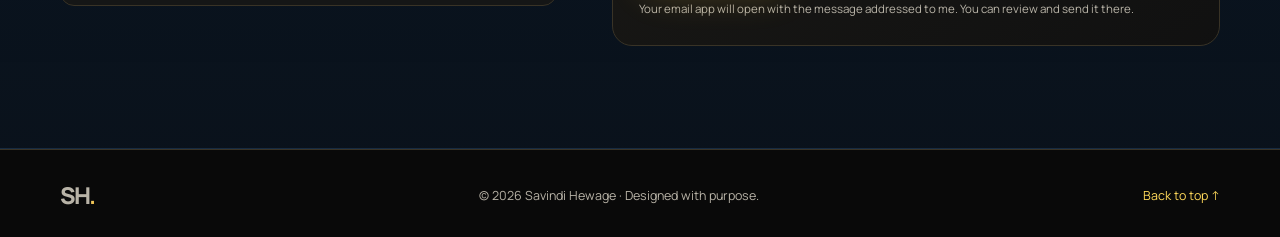
==== commit a5a9a3b6: "Polish portfolio alignment and photo galleries" ====
--- a/index.html
+++ b/index.html
@@ -161,7 +161,7 @@
         </div>
         <h3 class="gallery-title reveal">Competition certificates</h3>
         <div class="photo-gallery certificate-gallery award-photo-gallery">
-          <figure class="gallery-slot reveal"><img data-image-base="assets/awards/award photo" alt="Award certificate and achievement photograph"><figcaption>Award achievement</figcaption></figure>
+          <figure class="gallery-slot reveal"><img data-image-base="assets/awards/award" alt="Award certificate and achievement photograph"><figcaption>Award achievement</figcaption></figure>
         </div>
         <p class="gallery-help">Award photo loaded from <code>assets/awards/award photo</code>. JPG, JPEG, PNG and WEBP formats are supported.</p>
       </div>
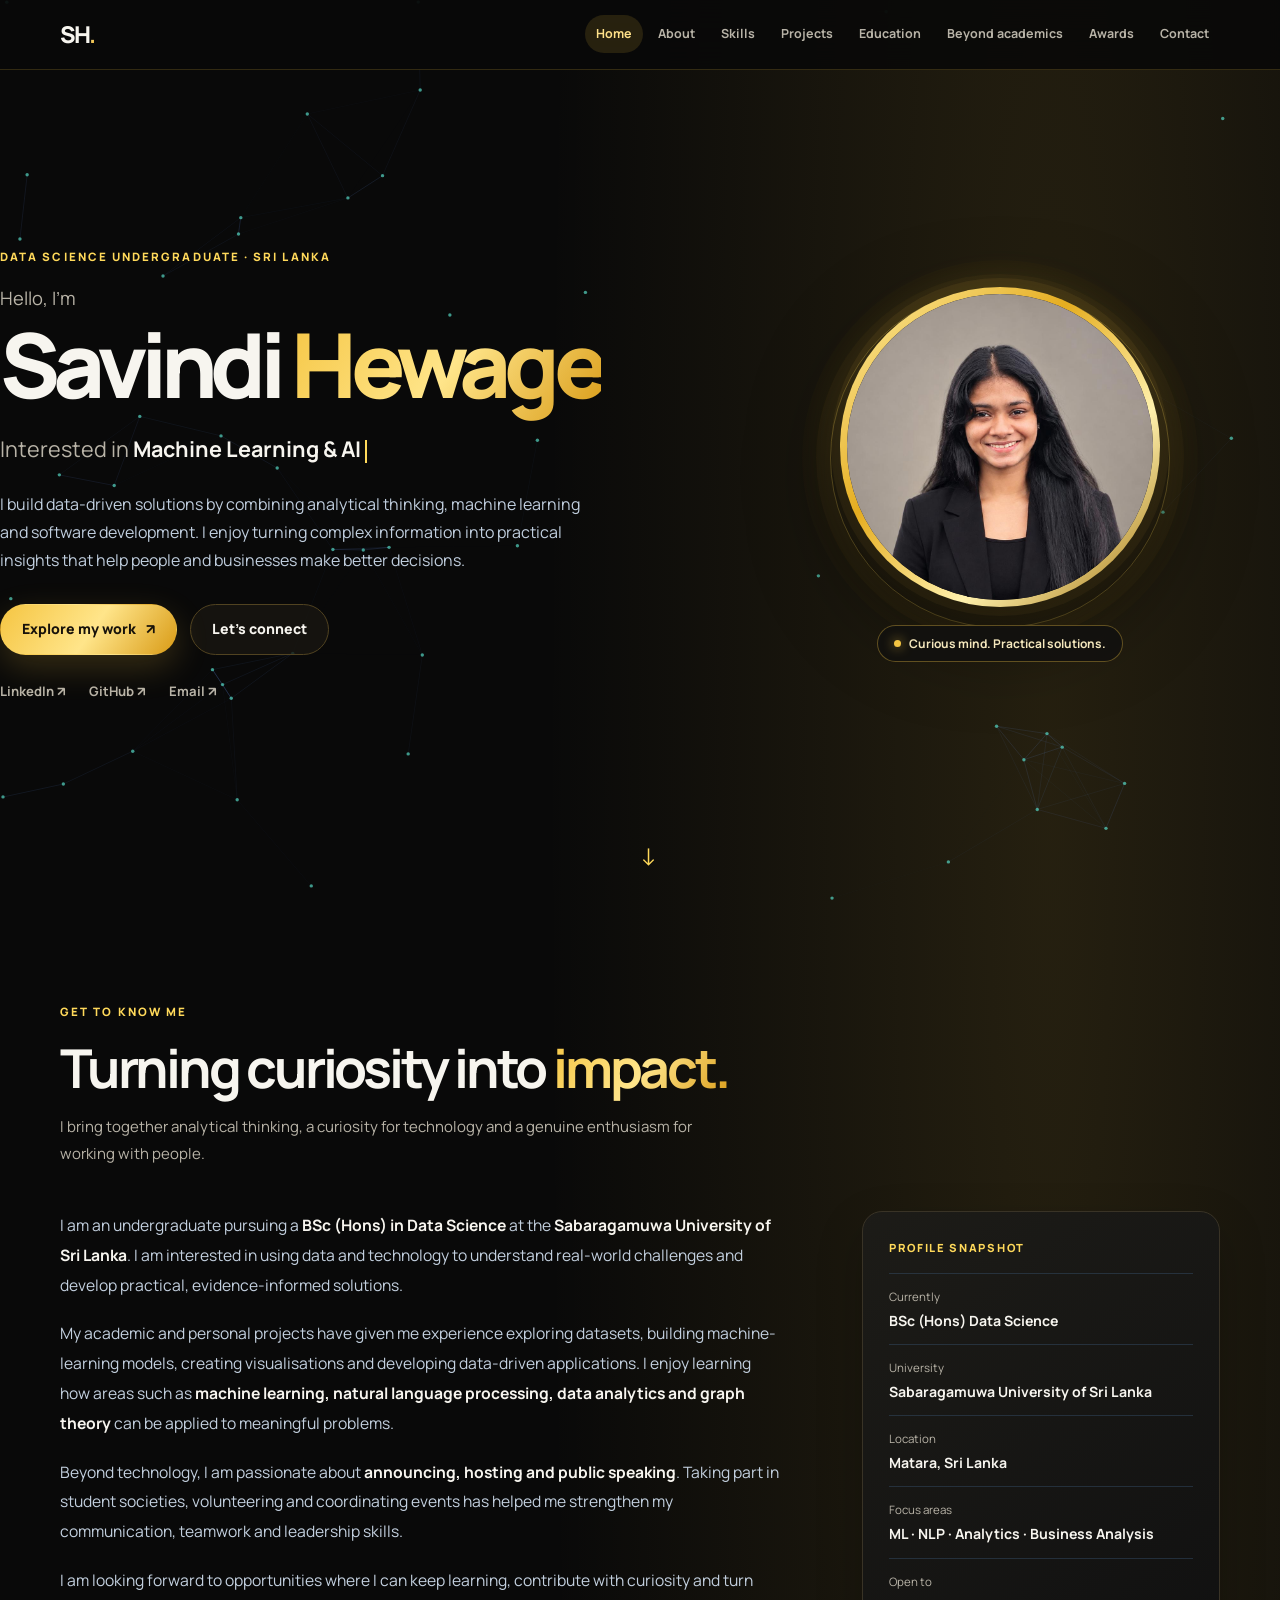
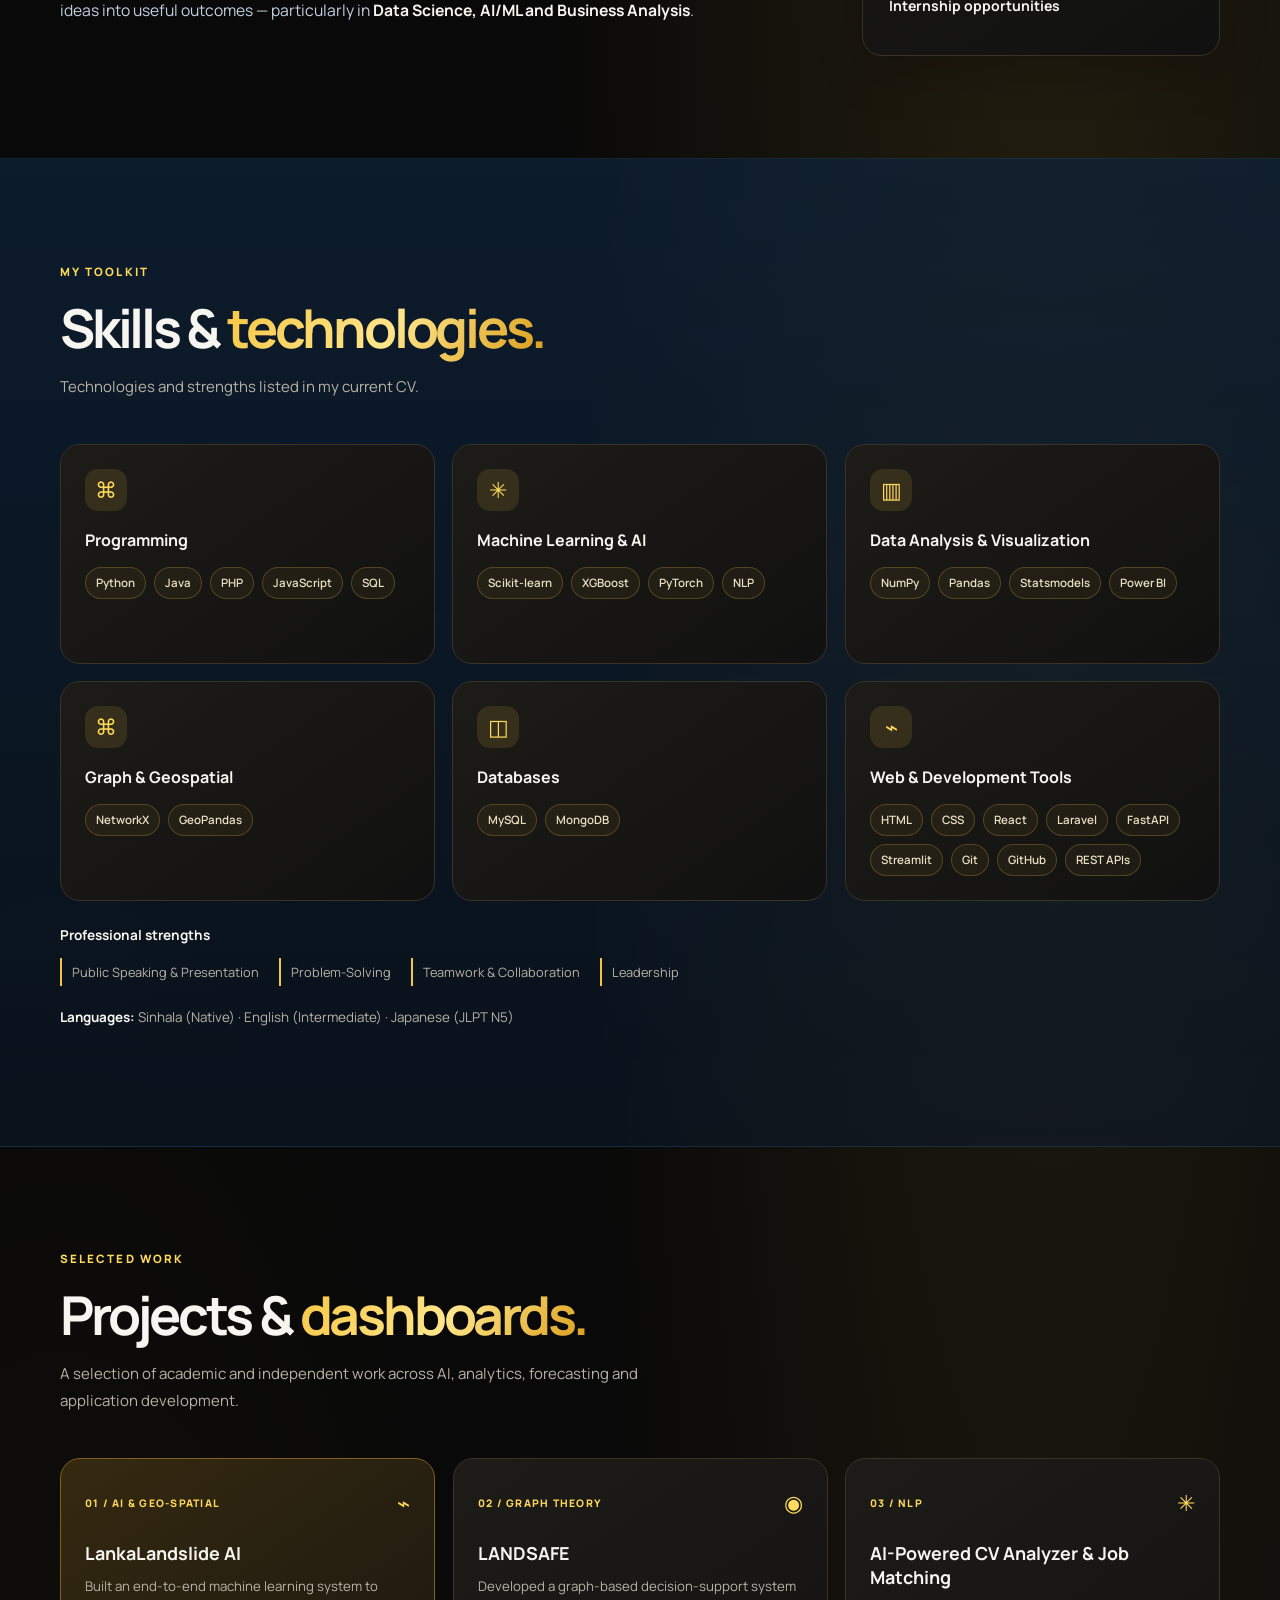
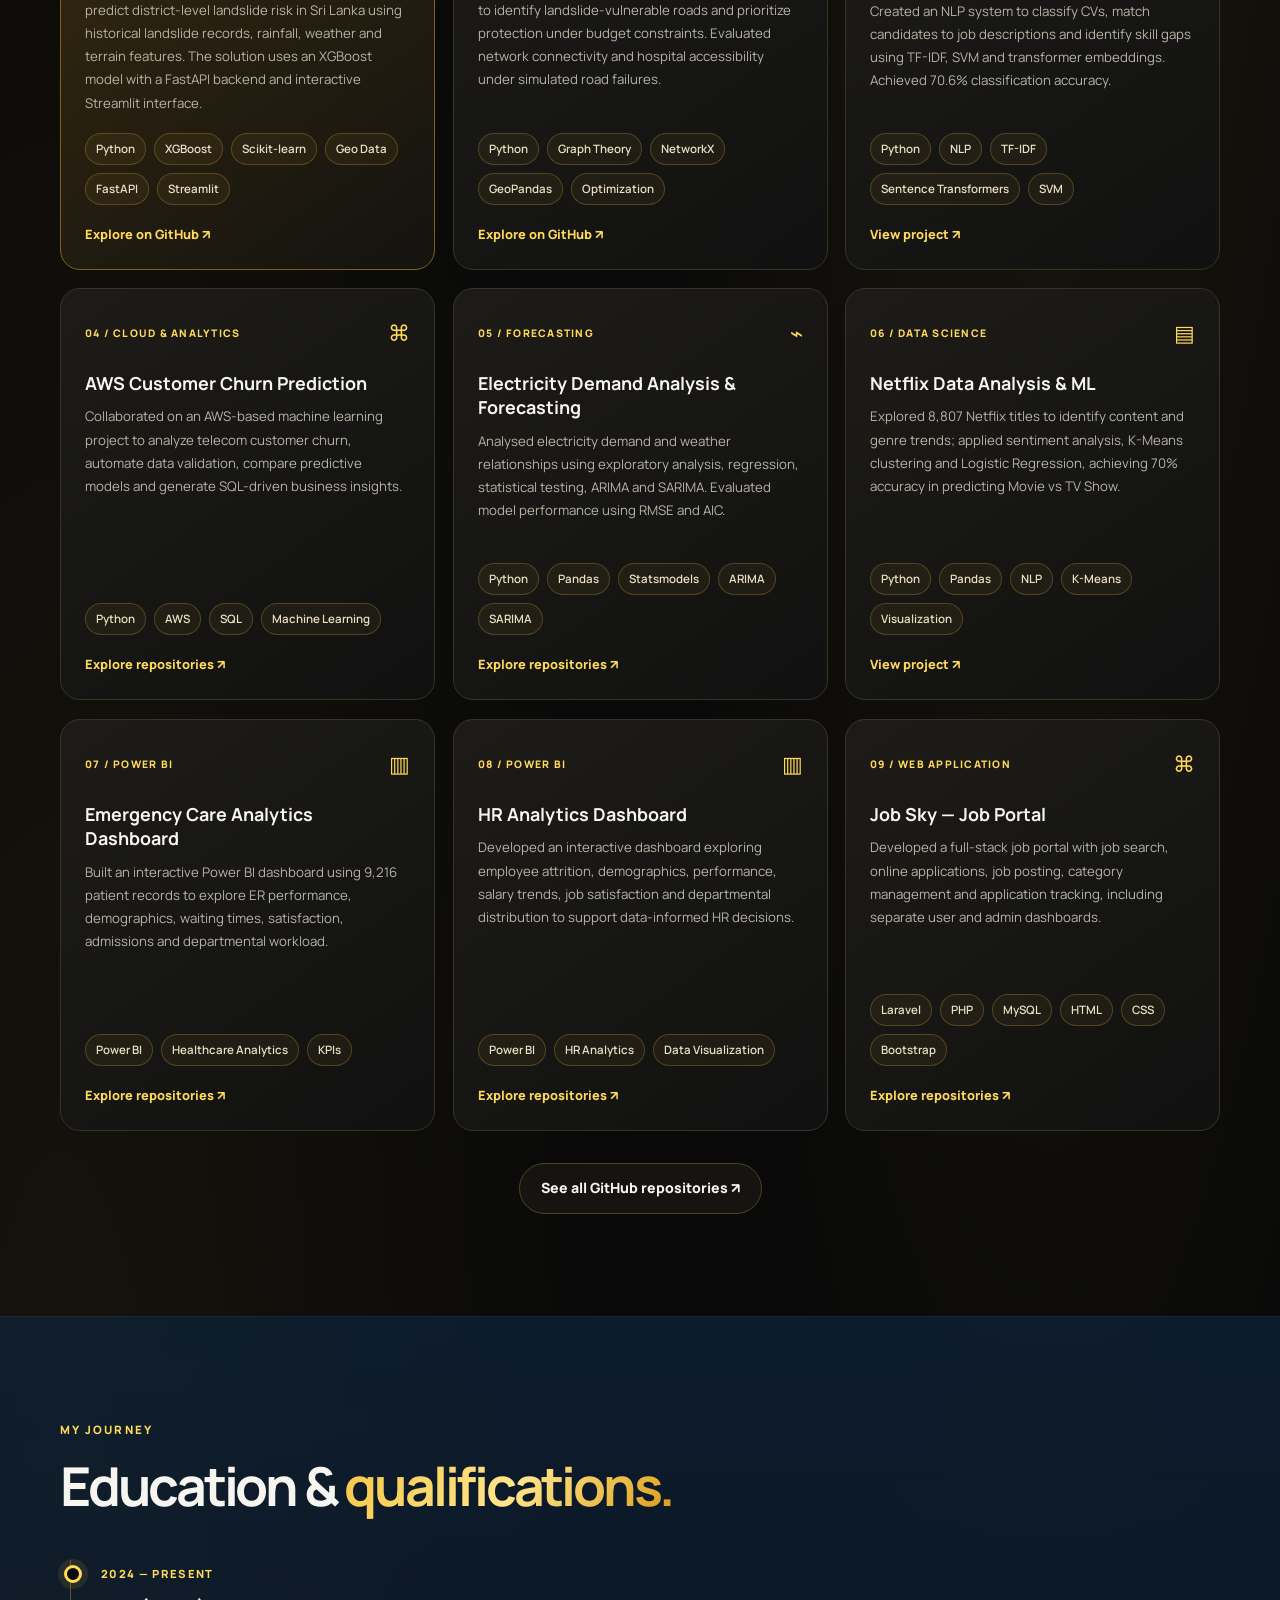
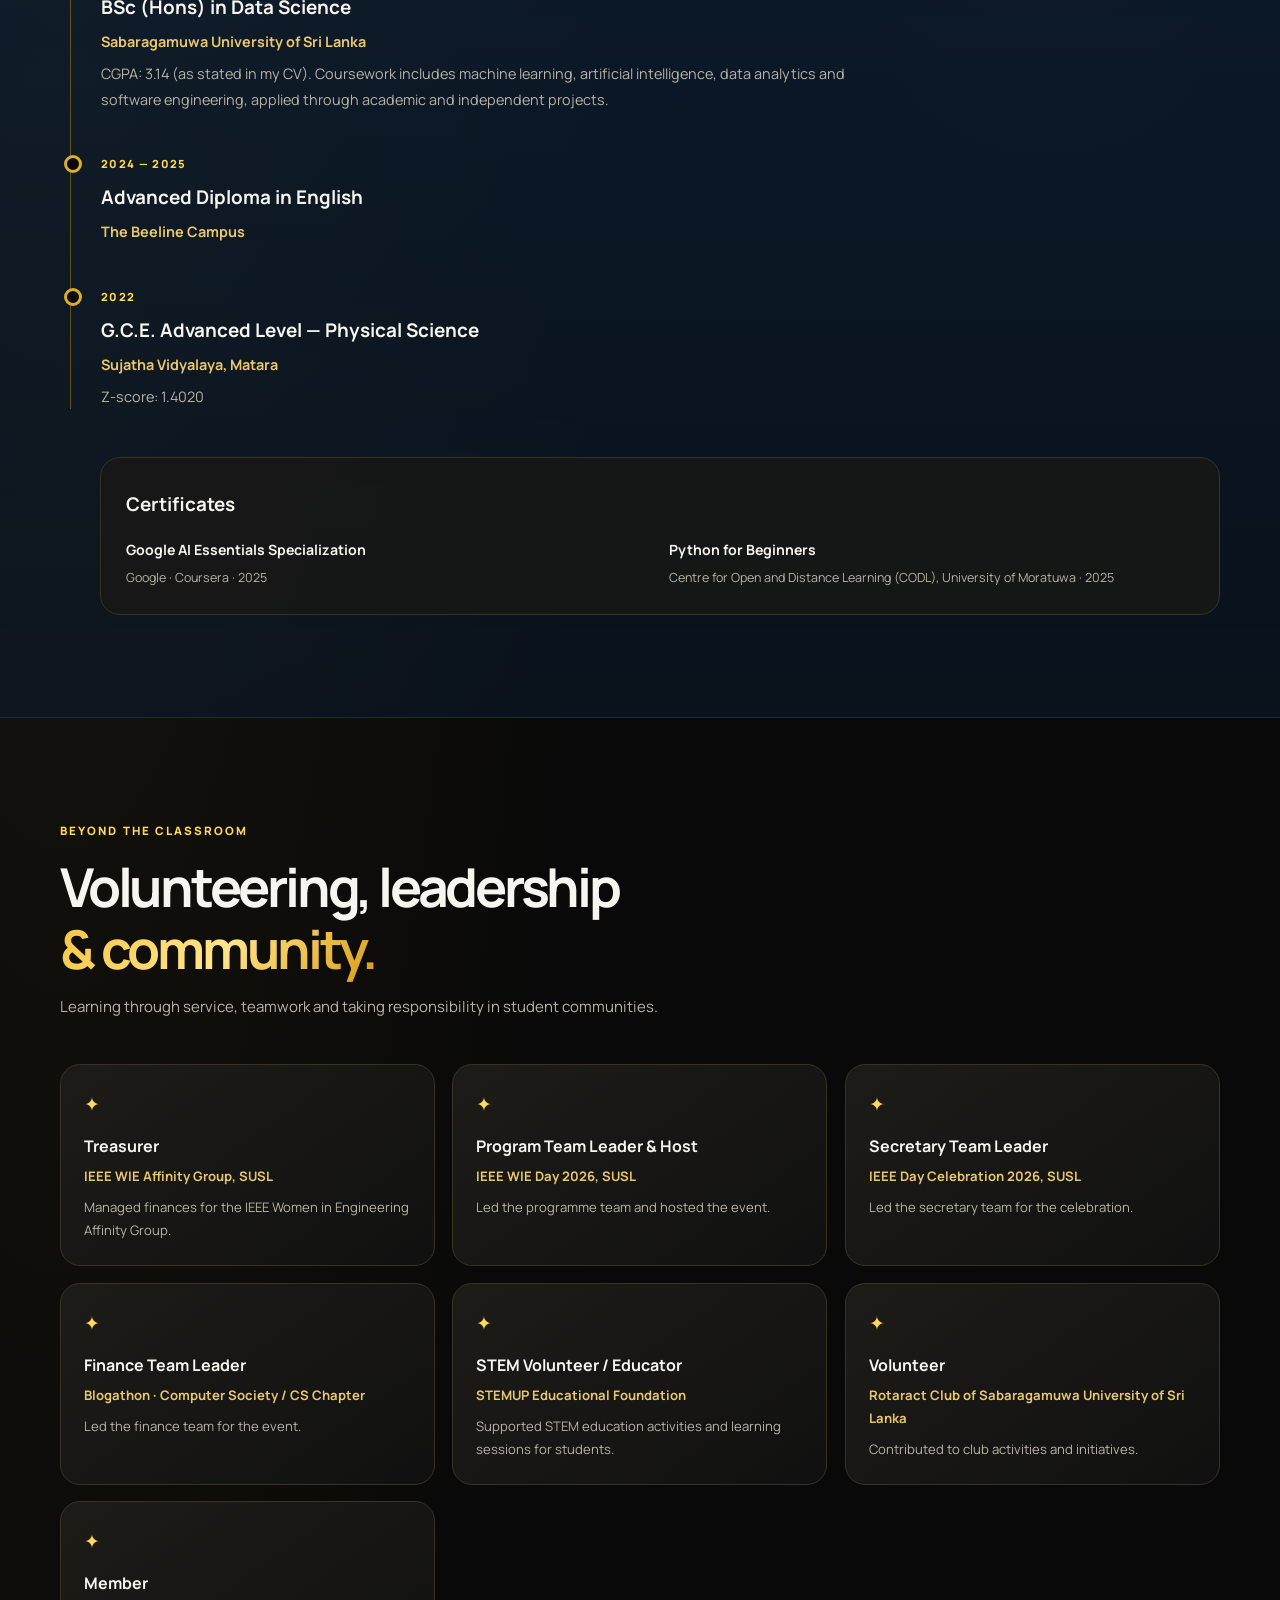
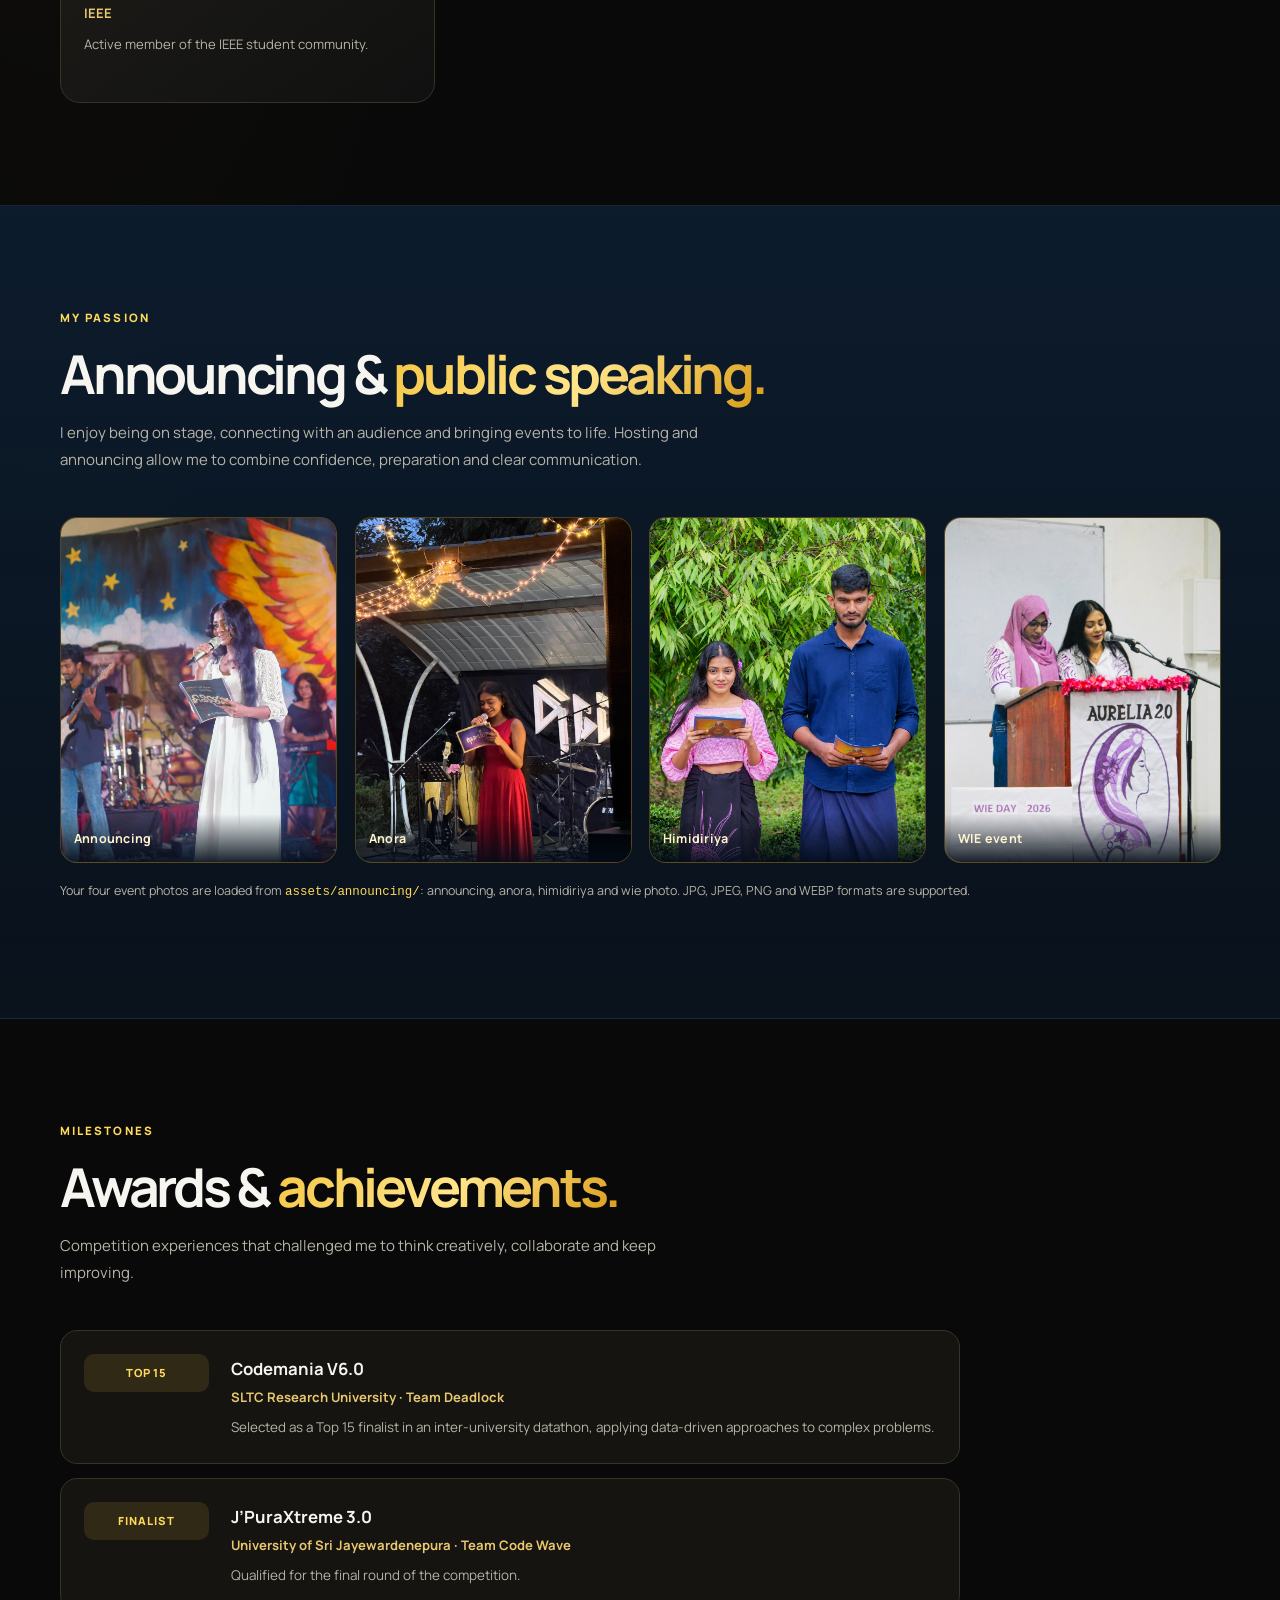
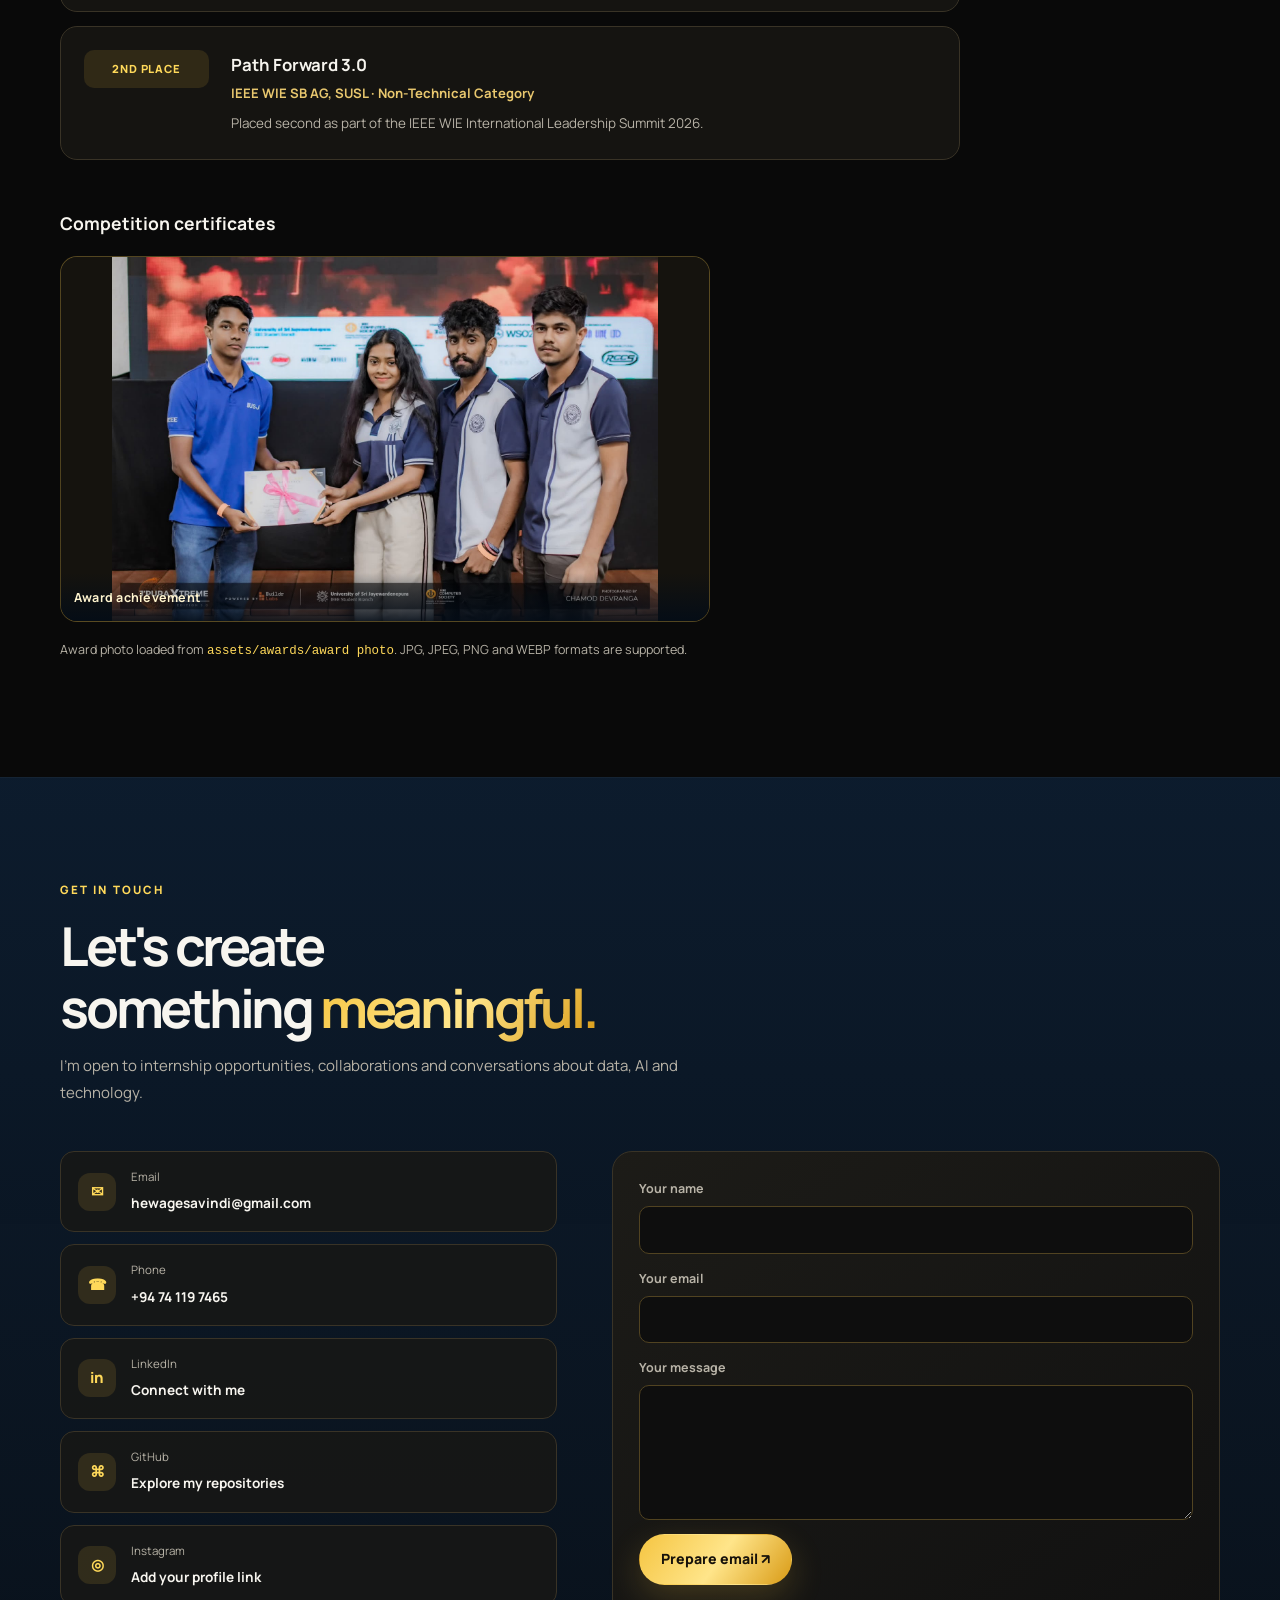
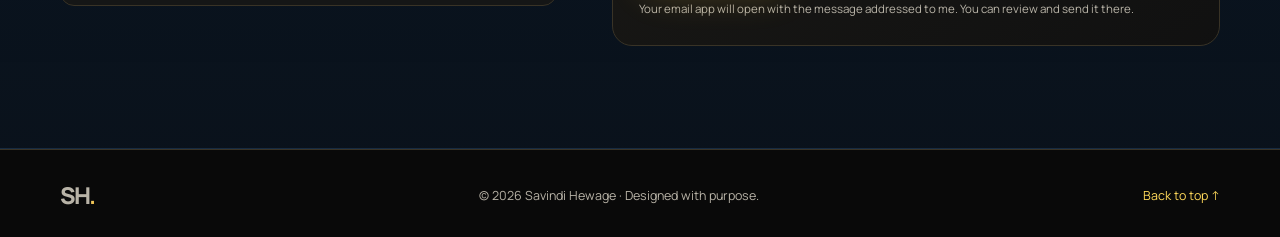
==== commit 53bb3bed: "Polish portfolio alignment and photo galleries" ====
--- a/index.html
+++ b/index.html
@@ -46,7 +46,7 @@
         <div class="portrait-wrap reveal d1" aria-label="Profile portrait">
           <div class="portrait-orbit"></div>
           <div class="portrait-frame">
-            <img src="savindi professional photo.png" alt="Portrait of Savindi Hewage" onerror="this.hidden=true;this.nextElementSibling.hidden=false">
+            <img src="savindi professional photo.jpeg" alt="Portrait of Savindi Hewage" onerror="this.hidden=true;this.nextElementSibling.hidden=false">
             <div class="portrait-fallback" hidden>SH</div>
           </div>
           <div class="portrait-tag"><span></span> Curious mind. Practical solutions.</div>
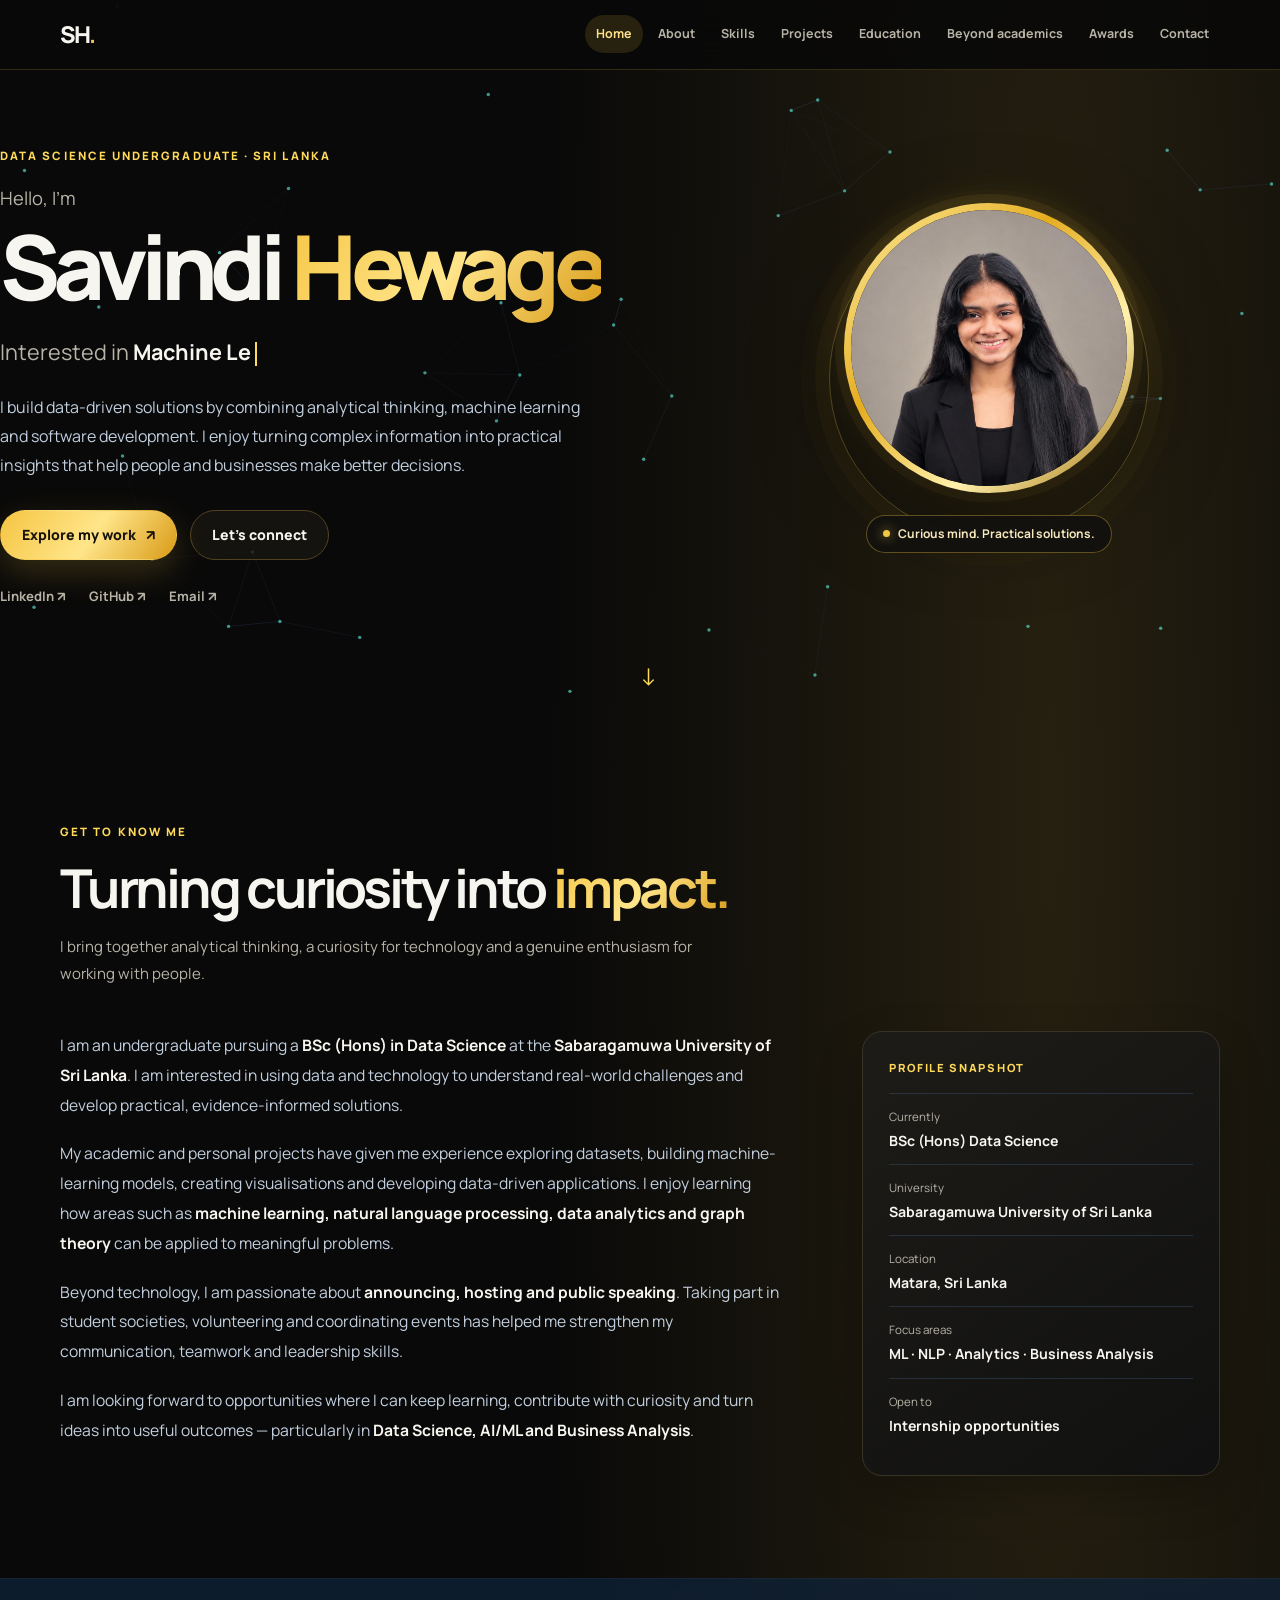
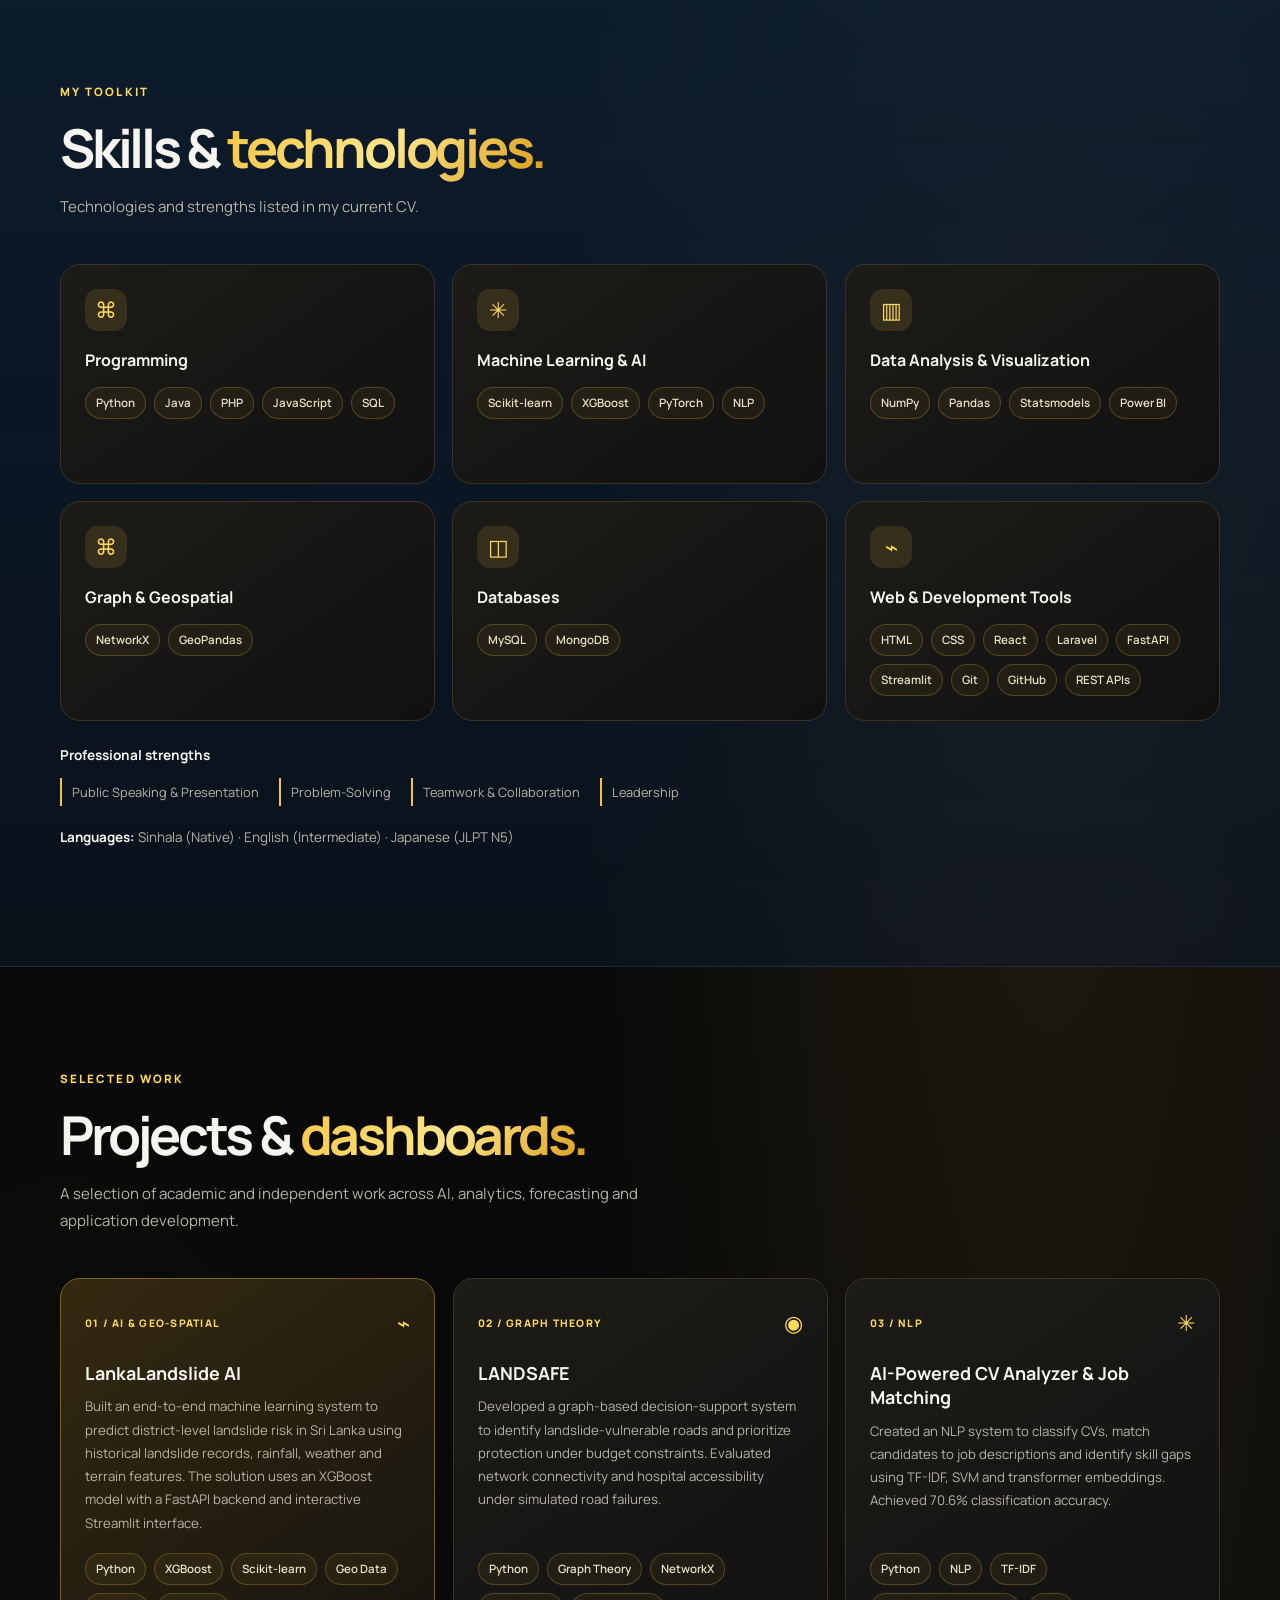
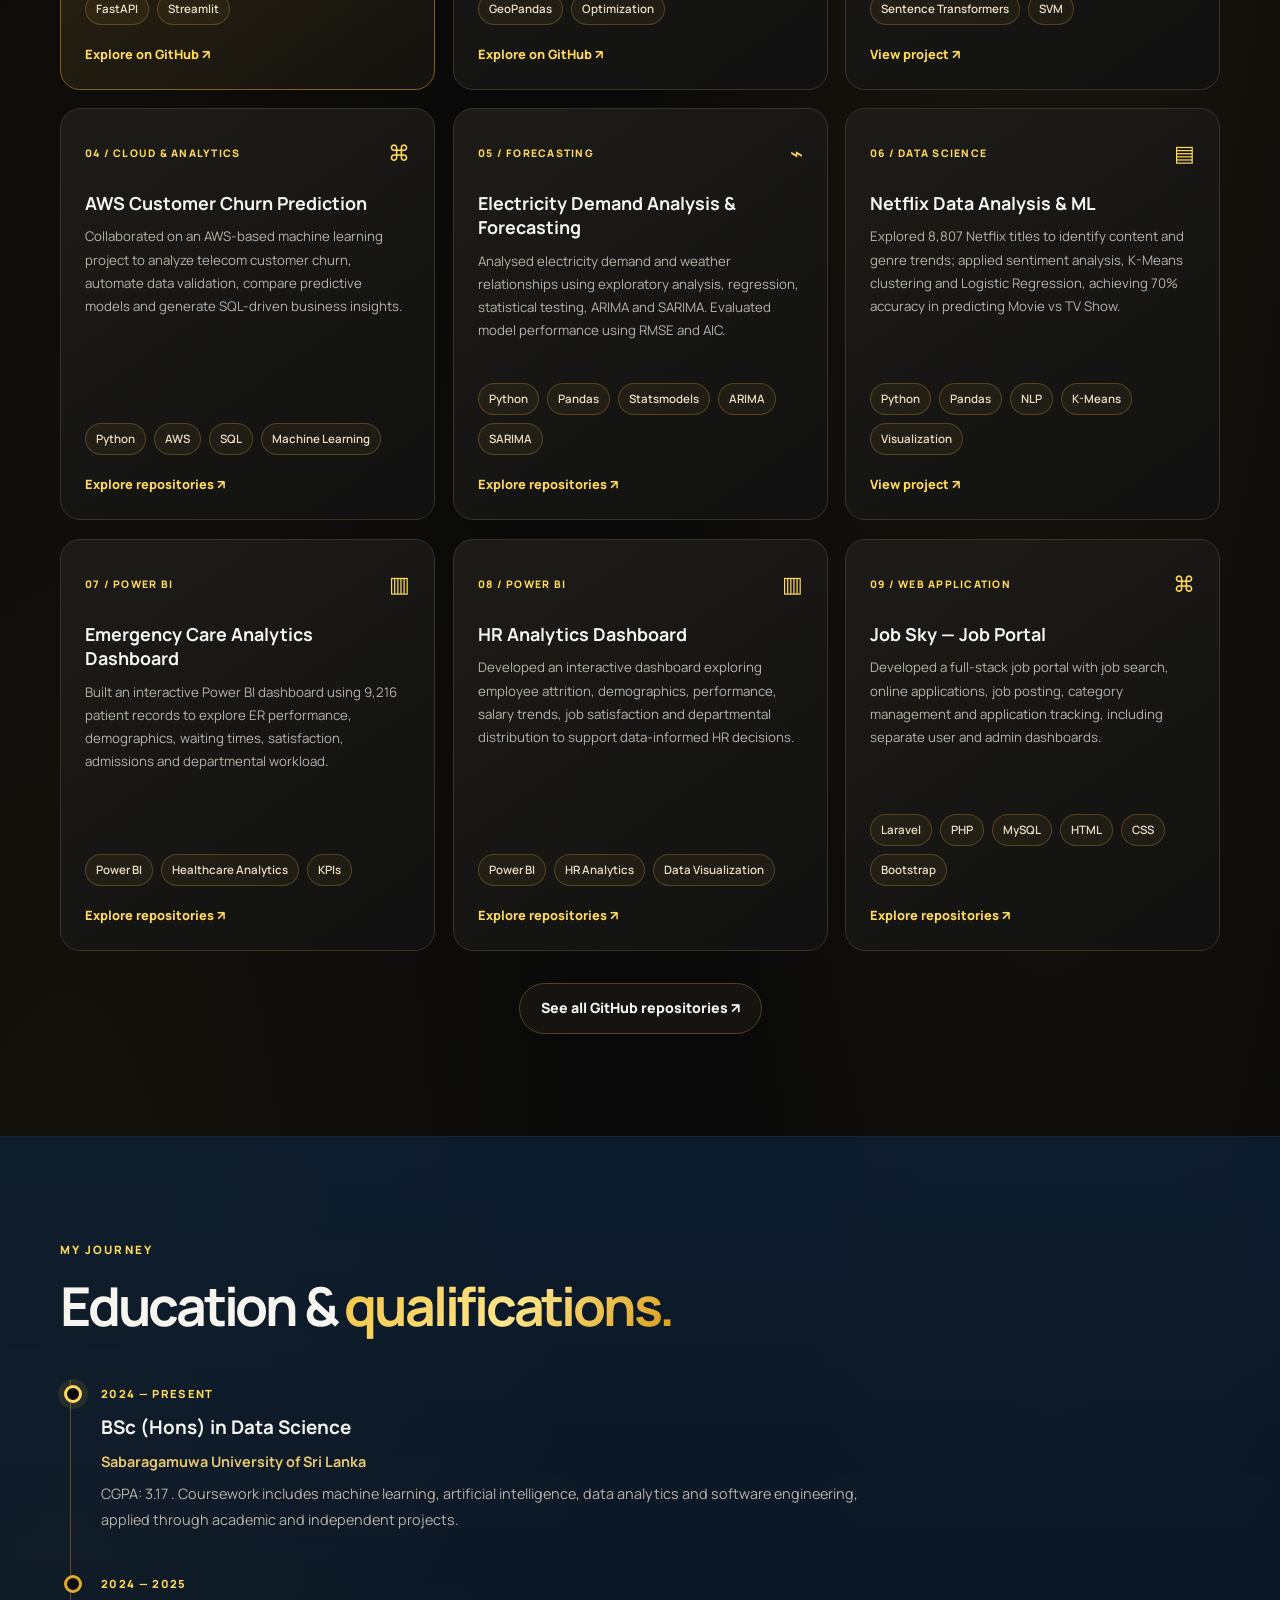
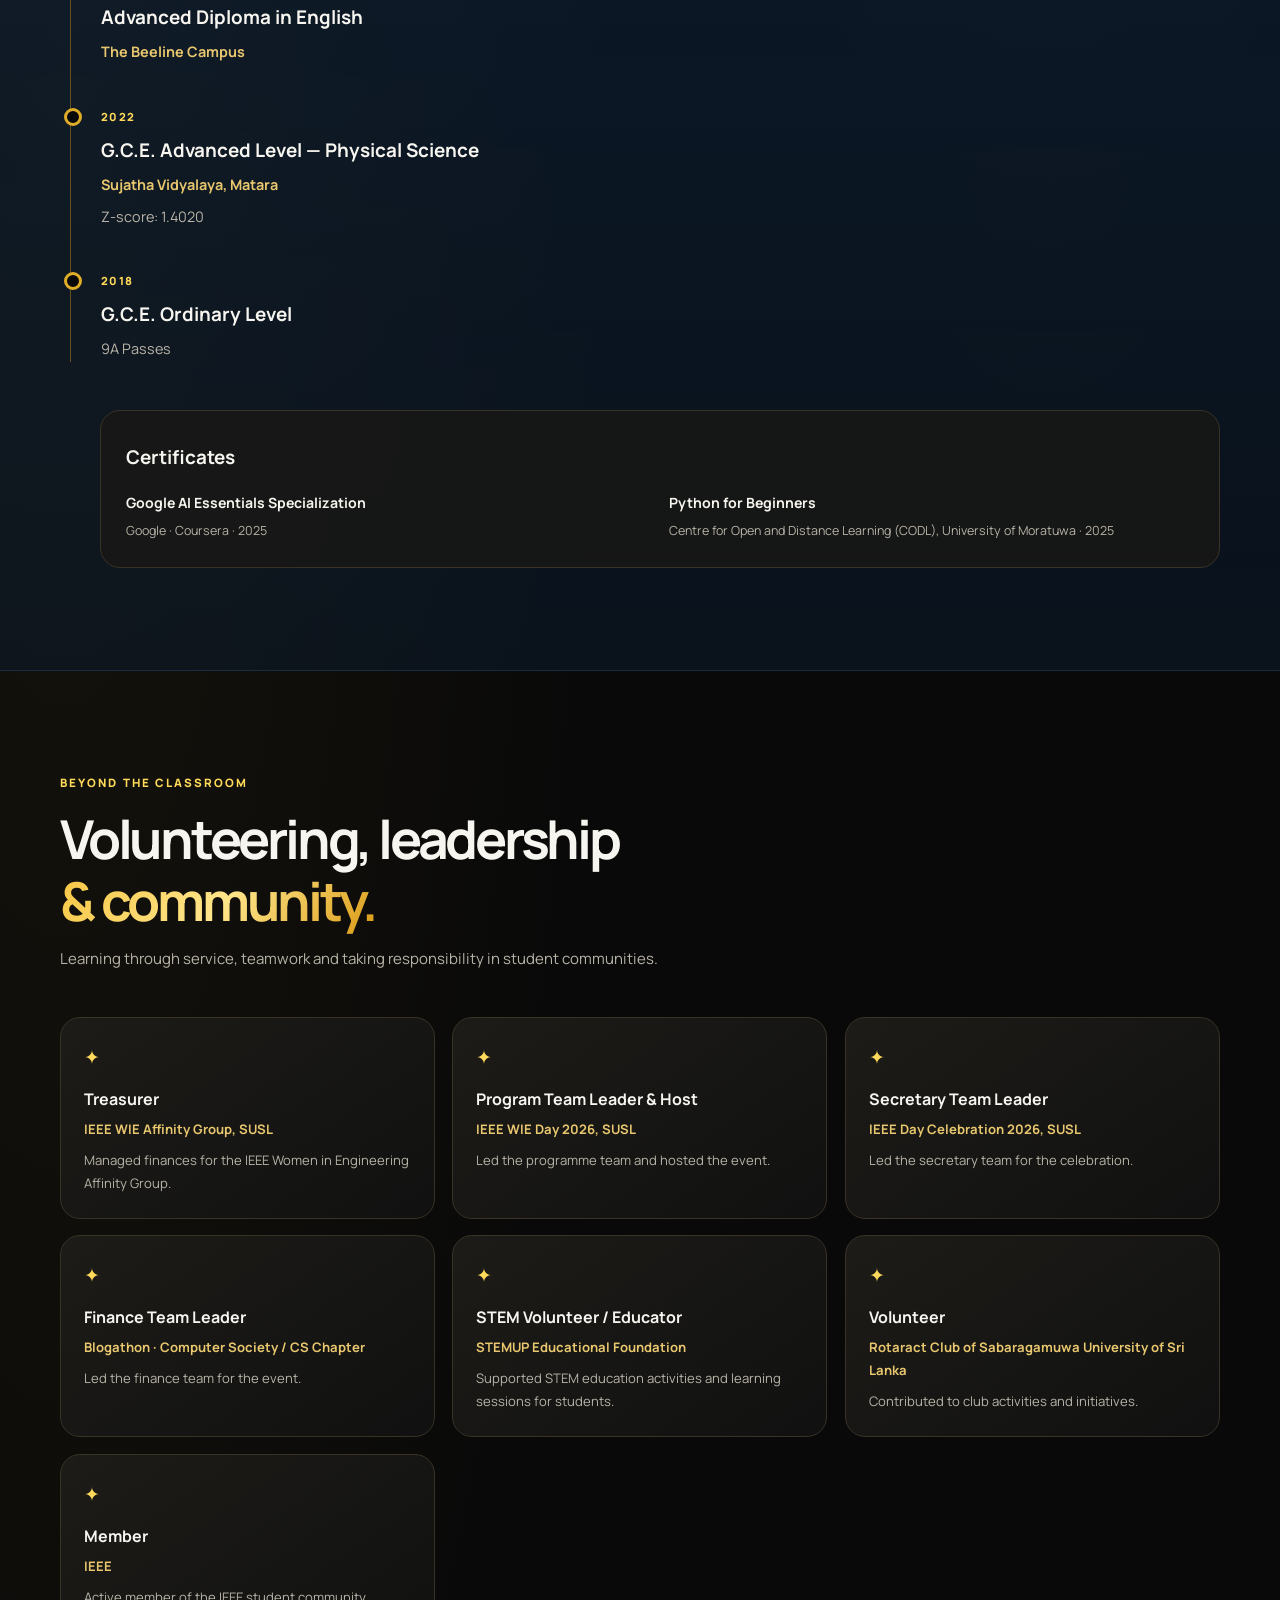
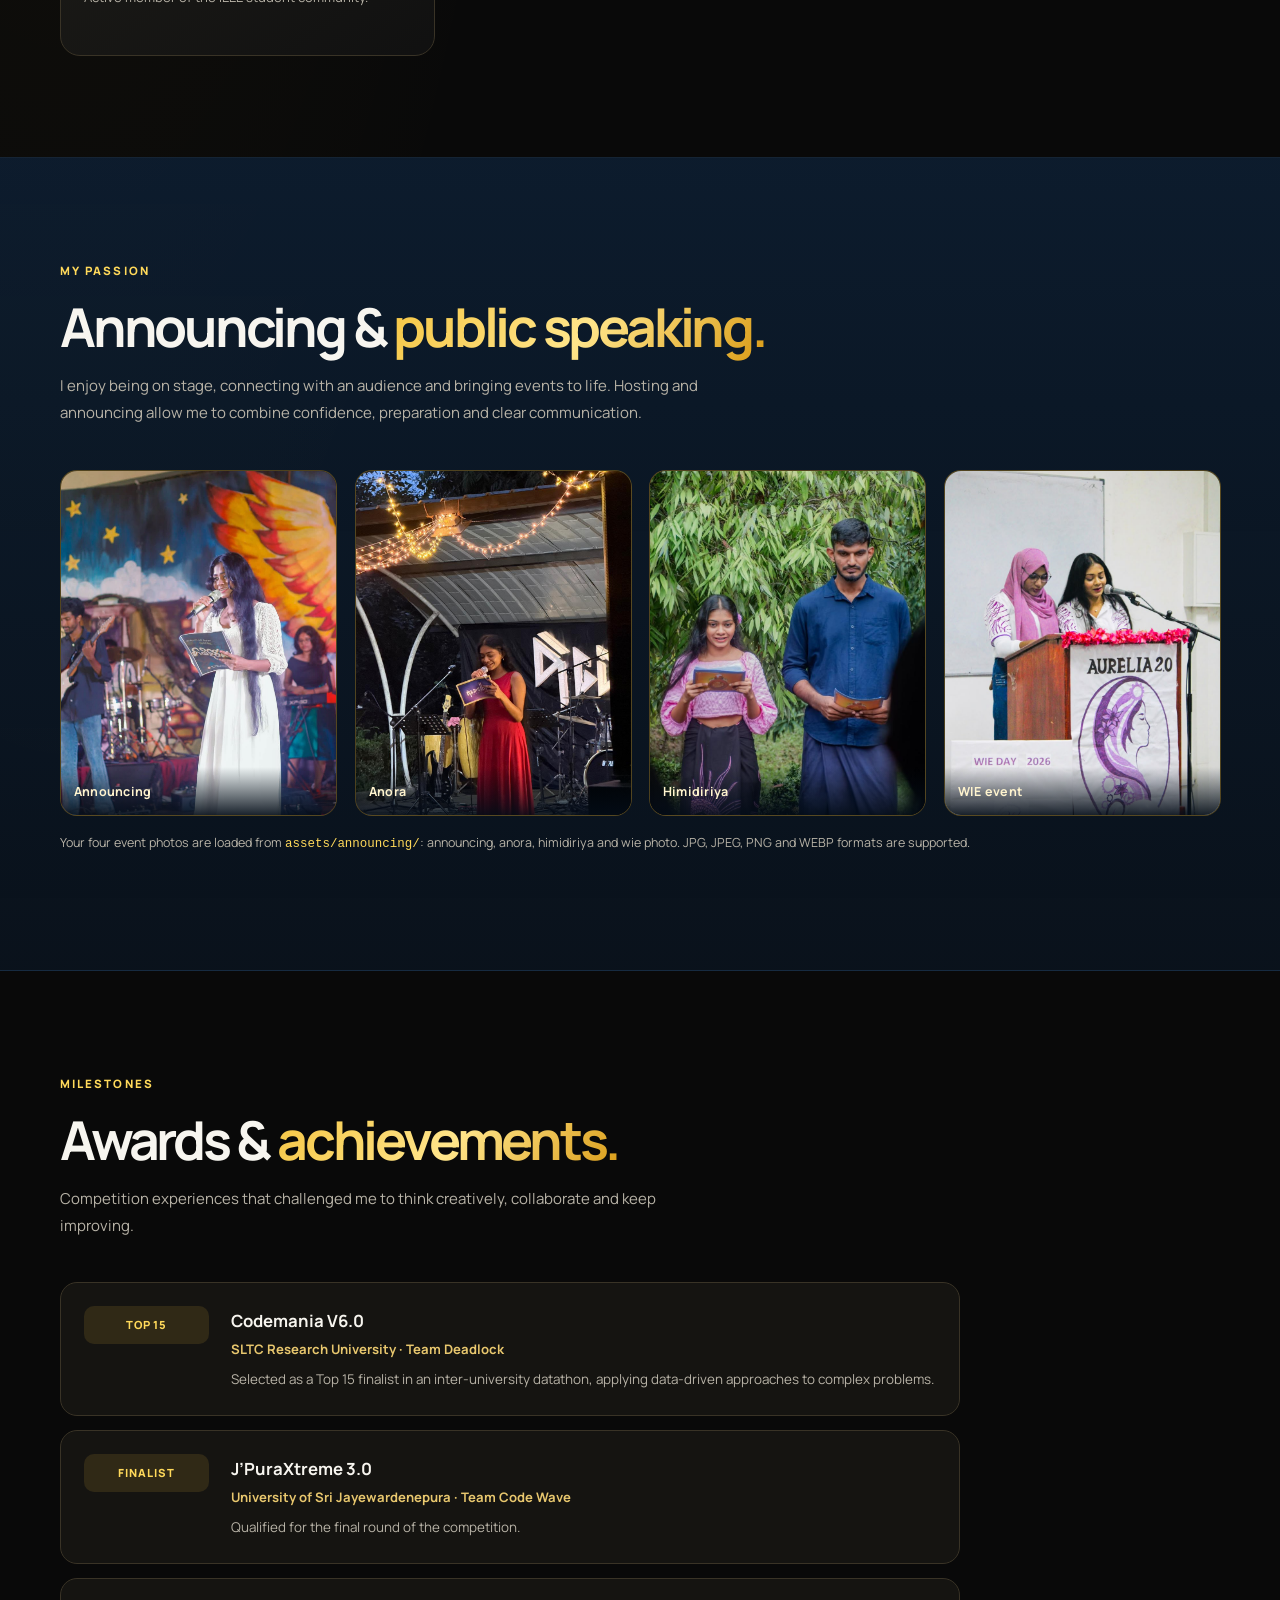
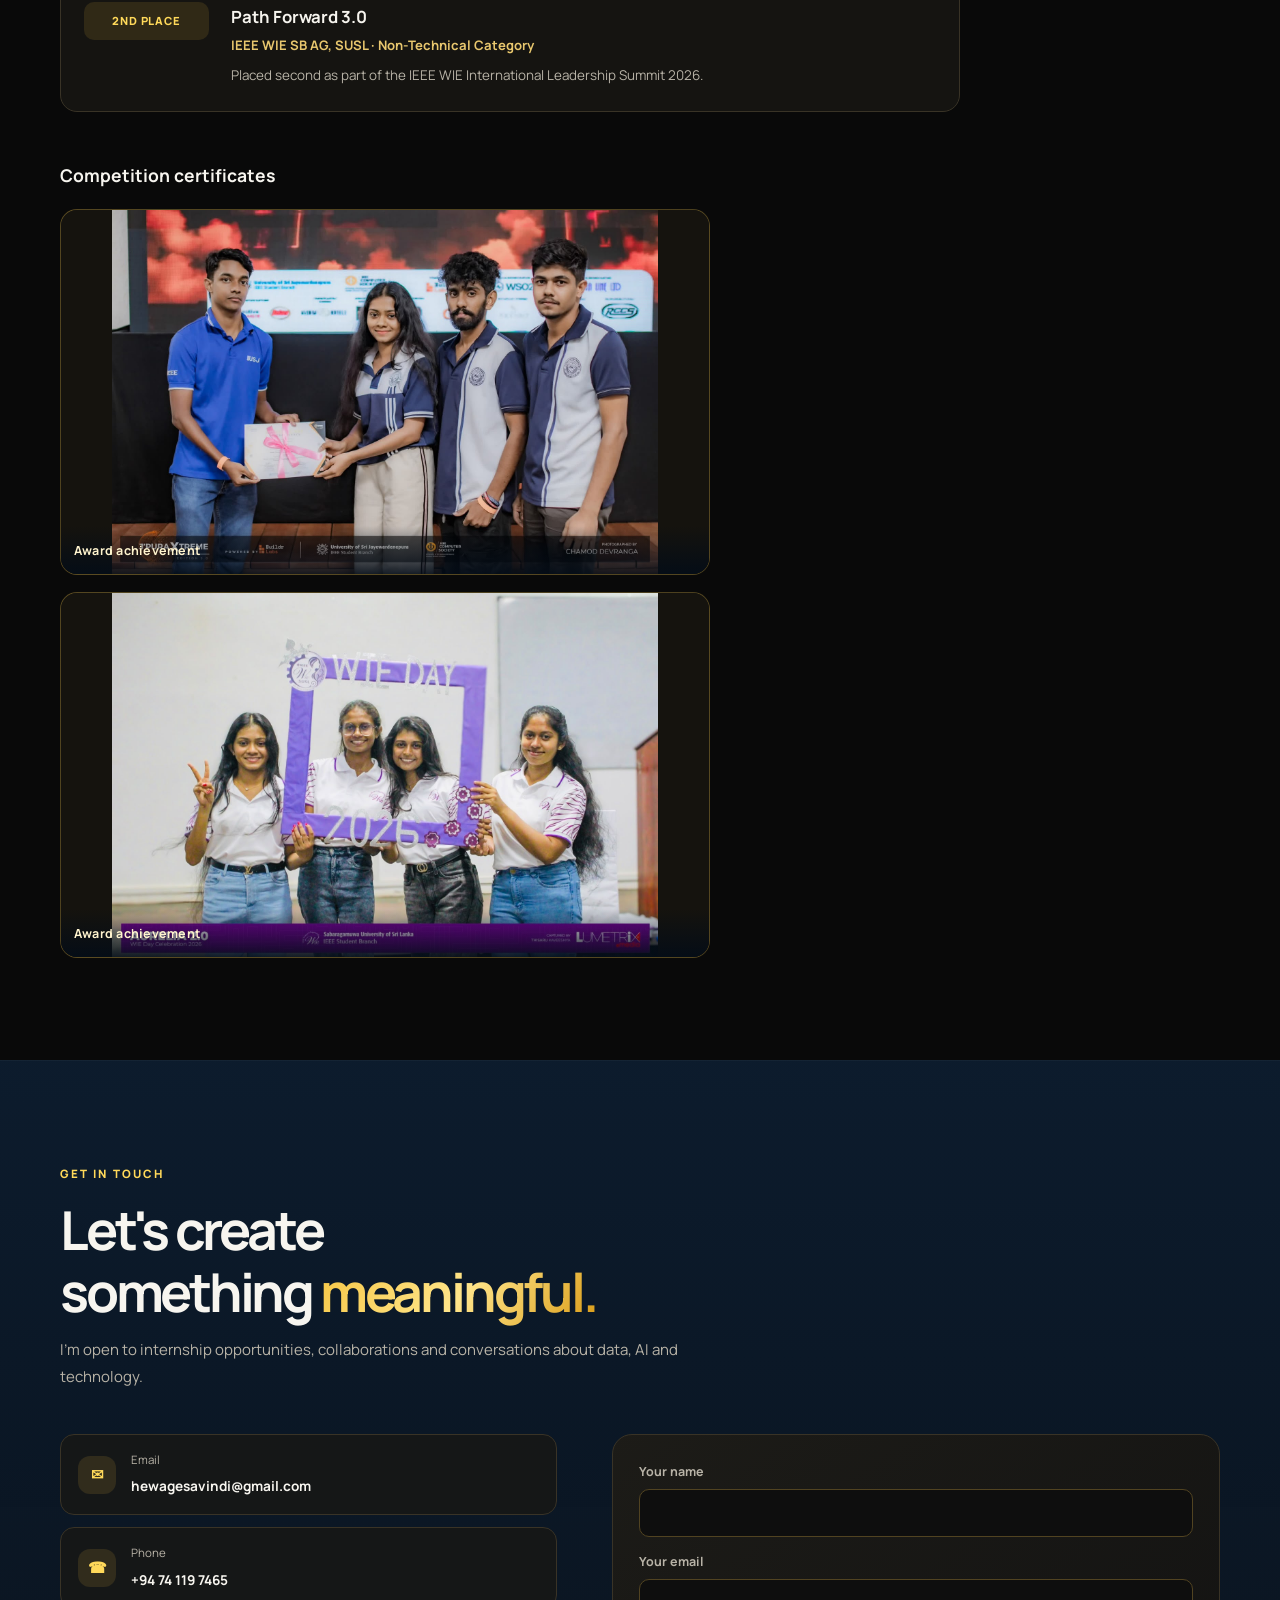
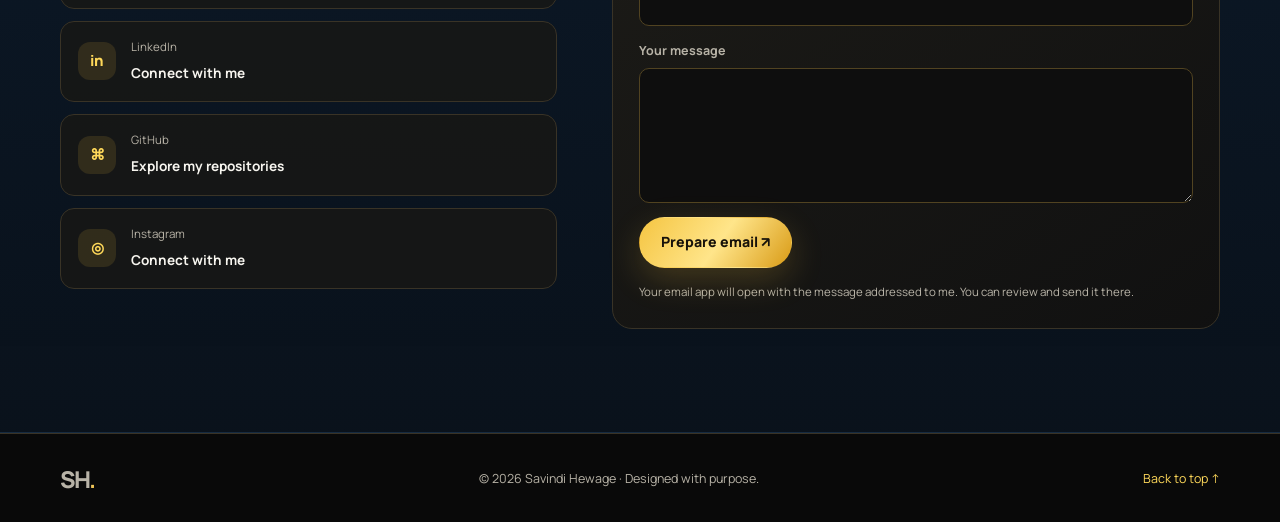
==== commit 370a8ec7: "updated" ====
--- a/index.html
+++ b/index.html
@@ -115,9 +115,10 @@
       <div class="container">
         <div class="section-heading reveal"><p class="eyebrow">MY JOURNEY</p><h2>Education & <span>qualifications.</span></h2></div>
         <div class="timeline">
-          <article class="timeline-item current reveal"><span class="timeline-date">2024 — PRESENT</span><h3>BSc (Hons) in Data Science</h3><p class="institution">Sabaragamuwa University of Sri Lanka</p><p>CGPA: 3.14 (as stated in my CV). Coursework includes machine learning, artificial intelligence, data analytics and software engineering, applied through academic and independent projects.</p></article>
+          <article class="timeline-item current reveal"><span class="timeline-date">2024 — PRESENT</span><h3>BSc (Hons) in Data Science</h3><p class="institution">Sabaragamuwa University of Sri Lanka</p><p>CGPA: 3.17 . Coursework includes machine learning, artificial intelligence, data analytics and software engineering, applied through academic and independent projects.</p></article>
           <article class="timeline-item reveal d1"><span class="timeline-date">2024 — 2025</span><h3>Advanced Diploma in English</h3><p class="institution">The Beeline Campus</p></article>
           <article class="timeline-item reveal d2"><span class="timeline-date">2022</span><h3>G.C.E. Advanced Level — Physical Science</h3><p class="institution">Sujatha Vidyalaya, Matara</p><p>Z-score: 1.4020</p></article>
+          <article class="timeline-item reveal d2"><span class="timeline-date">2018</span><h3>G.C.E. Ordinary Level</h3><p>9A Passes</p></article>
         </div>
         <div class="certifications reveal"><h3>Certificates</h3><div class="certificate-list"><div><strong>Google AI Essentials Specialization</strong><span>Google · Coursera · 2025</span></div><div><strong>Python for Beginners</strong><span>Centre for Open and Distance Learning (CODL), University of Moratuwa · 2025</span></div></div></div>
       </div>
@@ -162,8 +163,9 @@
         <h3 class="gallery-title reveal">Competition certificates</h3>
         <div class="photo-gallery certificate-gallery award-photo-gallery">
           <figure class="gallery-slot reveal"><img data-image-base="assets/awards/award" alt="Award certificate and achievement photograph"><figcaption>Award achievement</figcaption></figure>
+          <figure class="gallery-slot reveal"><img data-image-base="assets/awards/wie group" alt="Award certificate and achievement photograph"><figcaption>Award achievement</figcaption></figure>
         </div>
-        <p class="gallery-help">Award photo loaded from <code>assets/awards/award photo</code>. JPG, JPEG, PNG and WEBP formats are supported.</p>
+        <!-- <p class="gallery-help">Award photo loaded from <code>assets/awards/award photo</code>. JPG, JPEG, PNG and WEBP formats are supported.</p> -->
       </div>
     </section>
 
@@ -176,7 +178,7 @@
             <a class="contact-item" href="tel:+94741197465"><span>☎</span><div><small>Phone</small><strong>+94 74 119 7465</strong></div></a>
             <a class="contact-item" href="https://www.linkedin.com/in/savindi-hewage/" target="_blank" rel="noopener noreferrer"><span>in</span><div><small>LinkedIn</small><strong>Connect with me</strong></div></a>
             <a class="contact-item" href="https://github.com/Savindi2002" target="_blank" rel="noopener noreferrer"><span>⌘</span><div><small>GitHub</small><strong>Explore my repositories</strong></div></a>
-            <a class="contact-item" href="https://www.instagram.com/" target="_blank" rel="noopener noreferrer"><span>◎</span><div><small>Instagram</small><strong>Add your profile link</strong></div></a>
+            <a class="contact-item" href="https://www.instagram.com/_saaviii.___?psln=bTY2NmdkeXVrN3Z2&utm_source=qr" target="_blank" rel="noopener noreferrer"><span>◎</span><div><small>Instagram</small><strong>Connect with me</strong></div></a>
           </div>
           <form class="contact-form reveal d1" id="contactForm">
             <label for="name">Your name<input id="name" name="name" autocomplete="name" required></label>
--- a/style.css
+++ b/style.css
@@ -295,3 +295,149 @@
 @media (prefers-reduced-motion: reduce) {
   .portrait-frame { animation: none !important; }
 }
+
+/* ===== HOME SECTION: PROFESSIONAL ALIGNMENT FIX ===== */
+
+.hero {
+    min-height: 720px;
+    padding: 125px 0 90px;
+    display: flex;
+    align-items: center;
+    overflow: hidden;
+}
+
+.hero-grid {
+    display: grid;
+    grid-template-columns: 1.05fr 0.95fr;
+    align-items: center;
+    gap: 55px;
+    width: 100%;
+}
+
+.hero-copy {
+    max-width: 620px;
+    width: 100%;
+    position: relative;
+    z-index: 2;
+}
+
+.hero-copy h1 {
+    line-height: 1.08;
+    margin-bottom: 18px;
+}
+
+.hero-copy p {
+    line-height: 1.8;
+    max-width: 580px;
+}
+
+.portrait-wrap {
+    position: relative;
+    width: 100%;
+    max-width: 440px;
+    min-height: 390px;
+    margin: 0 auto;
+    display: flex;
+    align-items: center;
+    justify-content: center;
+    flex-direction: column;
+    padding: 20px;
+}
+
+.portrait-orbit {
+    position: absolute;
+    width: 320px;
+    height: 320px;
+    top: 50%;
+    left: 50%;
+    transform: translate(-50%, -50%);
+    border-radius: 50%;
+    pointer-events: none;
+}
+
+.portrait-frame {
+    position: relative;
+    z-index: 2;
+    width: 290px;
+    height: 290px;
+    flex-shrink: 0;
+    aspect-ratio: 1 / 1;
+    margin: 0;
+    overflow: hidden;
+    border-radius: 50%;
+}
+
+.portrait-frame img {
+    width: 100%;
+    height: 100%;
+    display: block;
+    object-fit: cover;
+    object-position: center 25%;
+    border-radius: 50%;
+}
+
+.portrait-tag {
+    position: relative;
+    z-index: 3;
+    margin-top: 22px;
+    text-align: center;
+}
+
+/* Tablet */
+@media (max-width: 900px) {
+    .hero-grid {
+        grid-template-columns: 1fr 0.85fr;
+        gap: 25px;
+    }
+
+    .portrait-frame {
+        width: 240px;
+        height: 240px;
+    }
+
+    .portrait-orbit {
+        width: 275px;
+        height: 275px;
+    }
+}
+
+/* Mobile */
+@media (max-width: 700px) {
+    .hero {
+        min-height: auto;
+        padding: 110px 0 65px;
+    }
+
+    .hero-grid {
+        grid-template-columns: 1fr;
+        gap: 28px;
+        text-align: center;
+    }
+
+    .portrait-wrap {
+        order: -1;
+        min-height: auto;
+        padding: 15px 0 10px;
+    }
+
+    .portrait-frame {
+        width: min(250px, 68vw);
+        height: auto;
+        aspect-ratio: 1 / 1;
+    }
+
+    .portrait-orbit {
+        width: min(280px, 75vw);
+        height: auto;
+        aspect-ratio: 1 / 1;
+    }
+
+    .hero-copy {
+        margin: 0 auto;
+    }
+
+    .hero-copy p {
+        margin-left: auto;
+        margin-right: auto;
+    }
+}
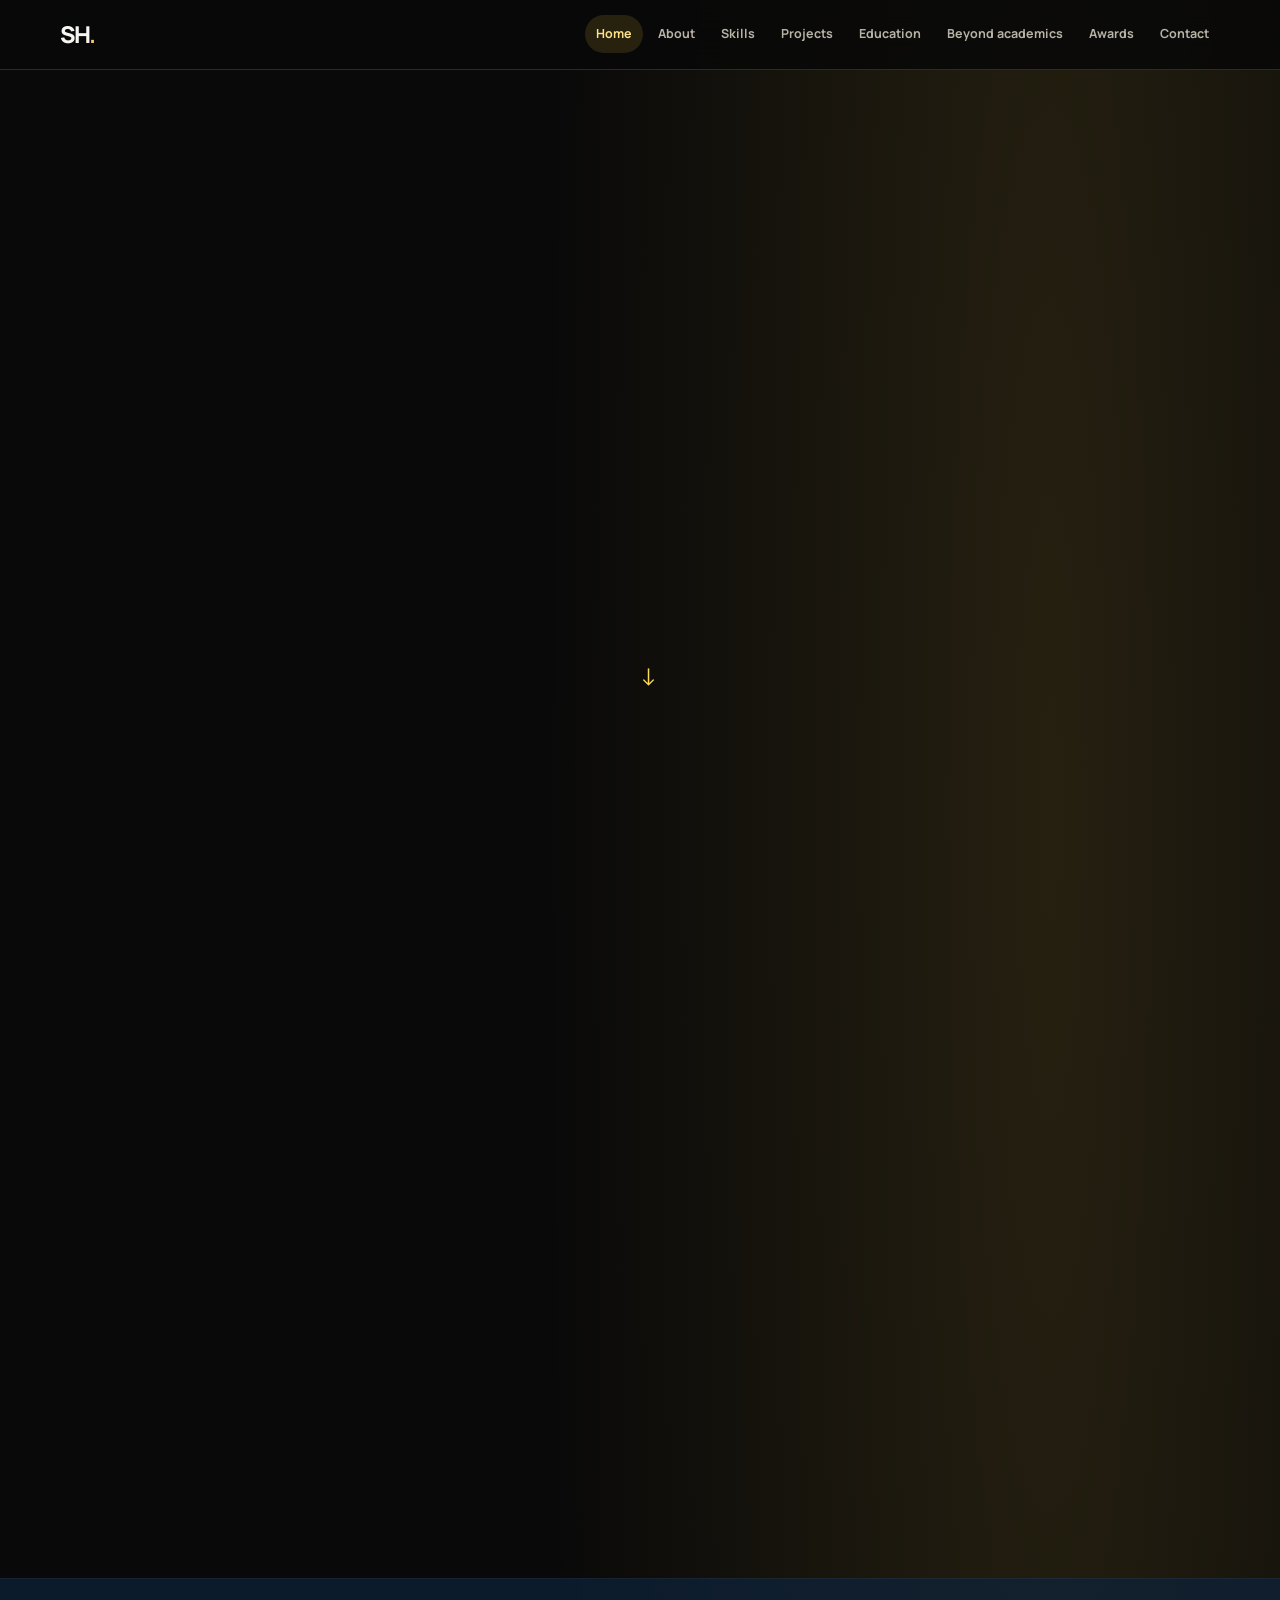
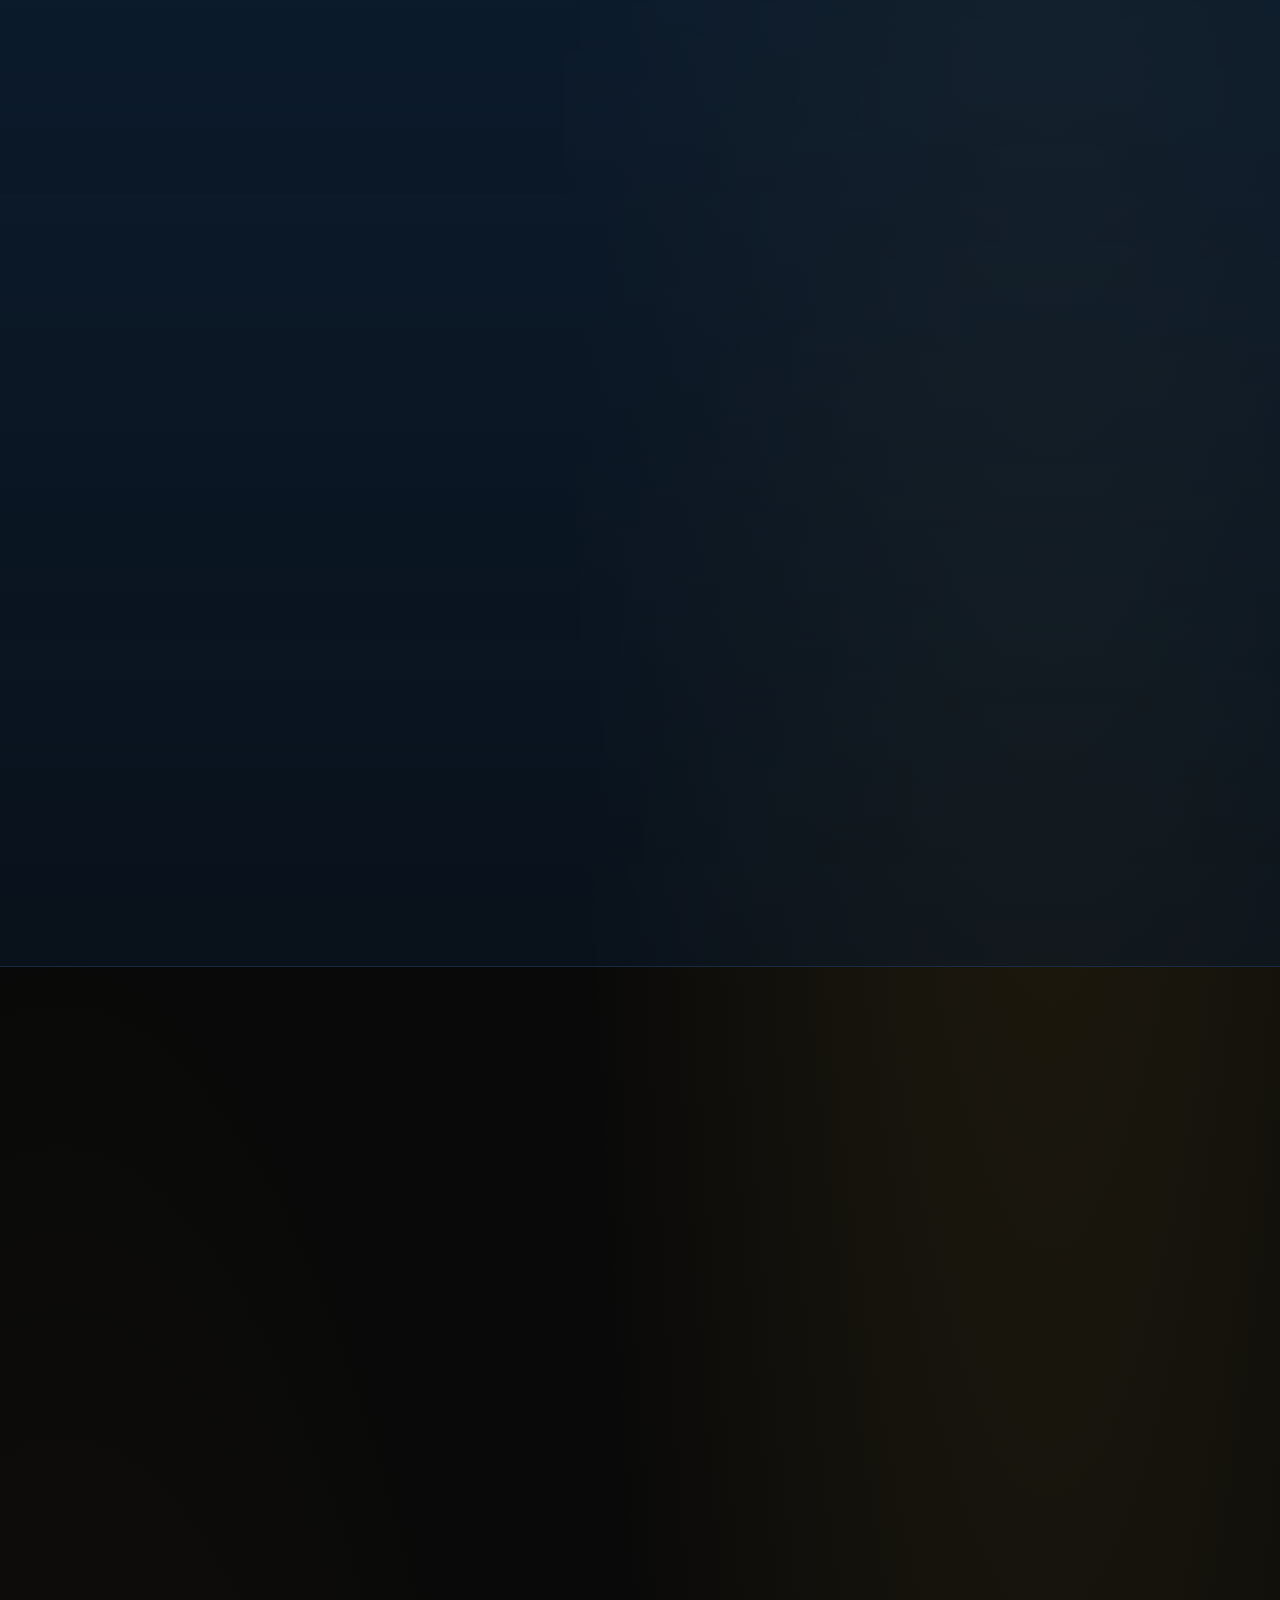
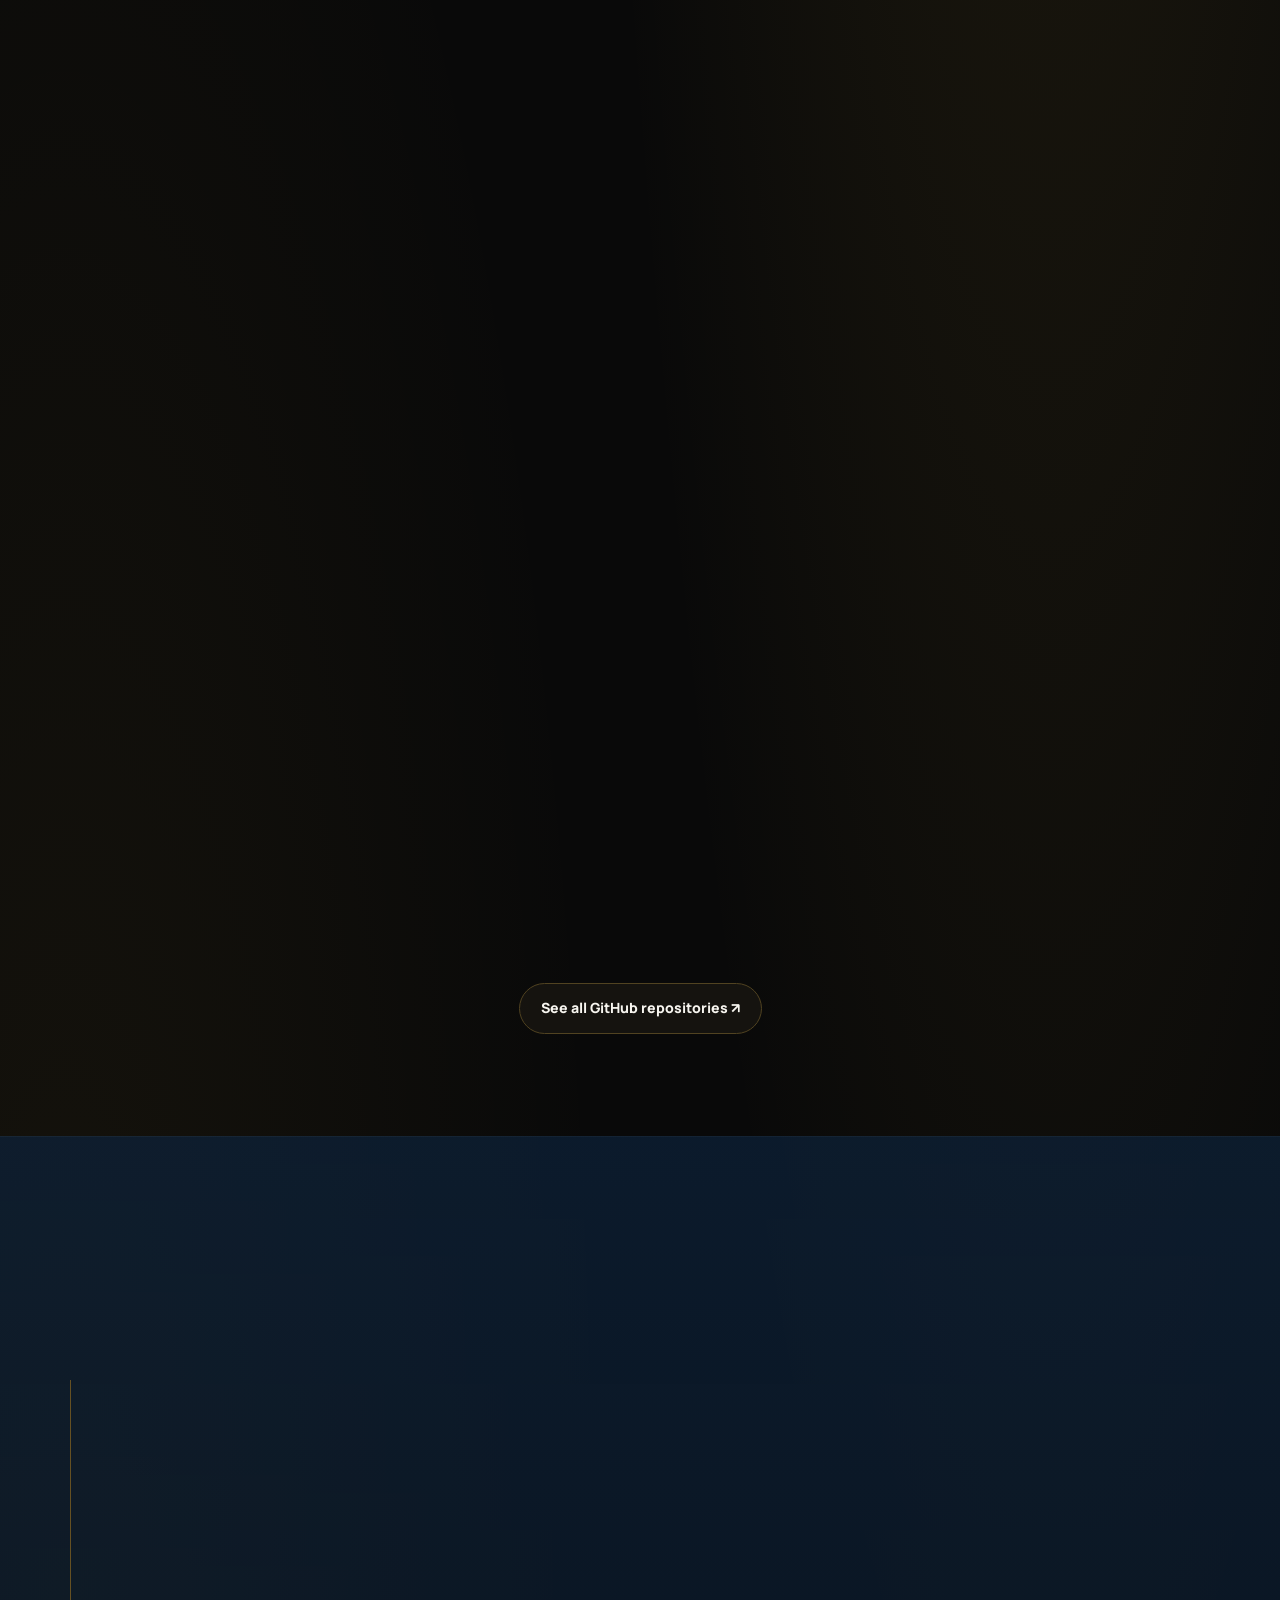
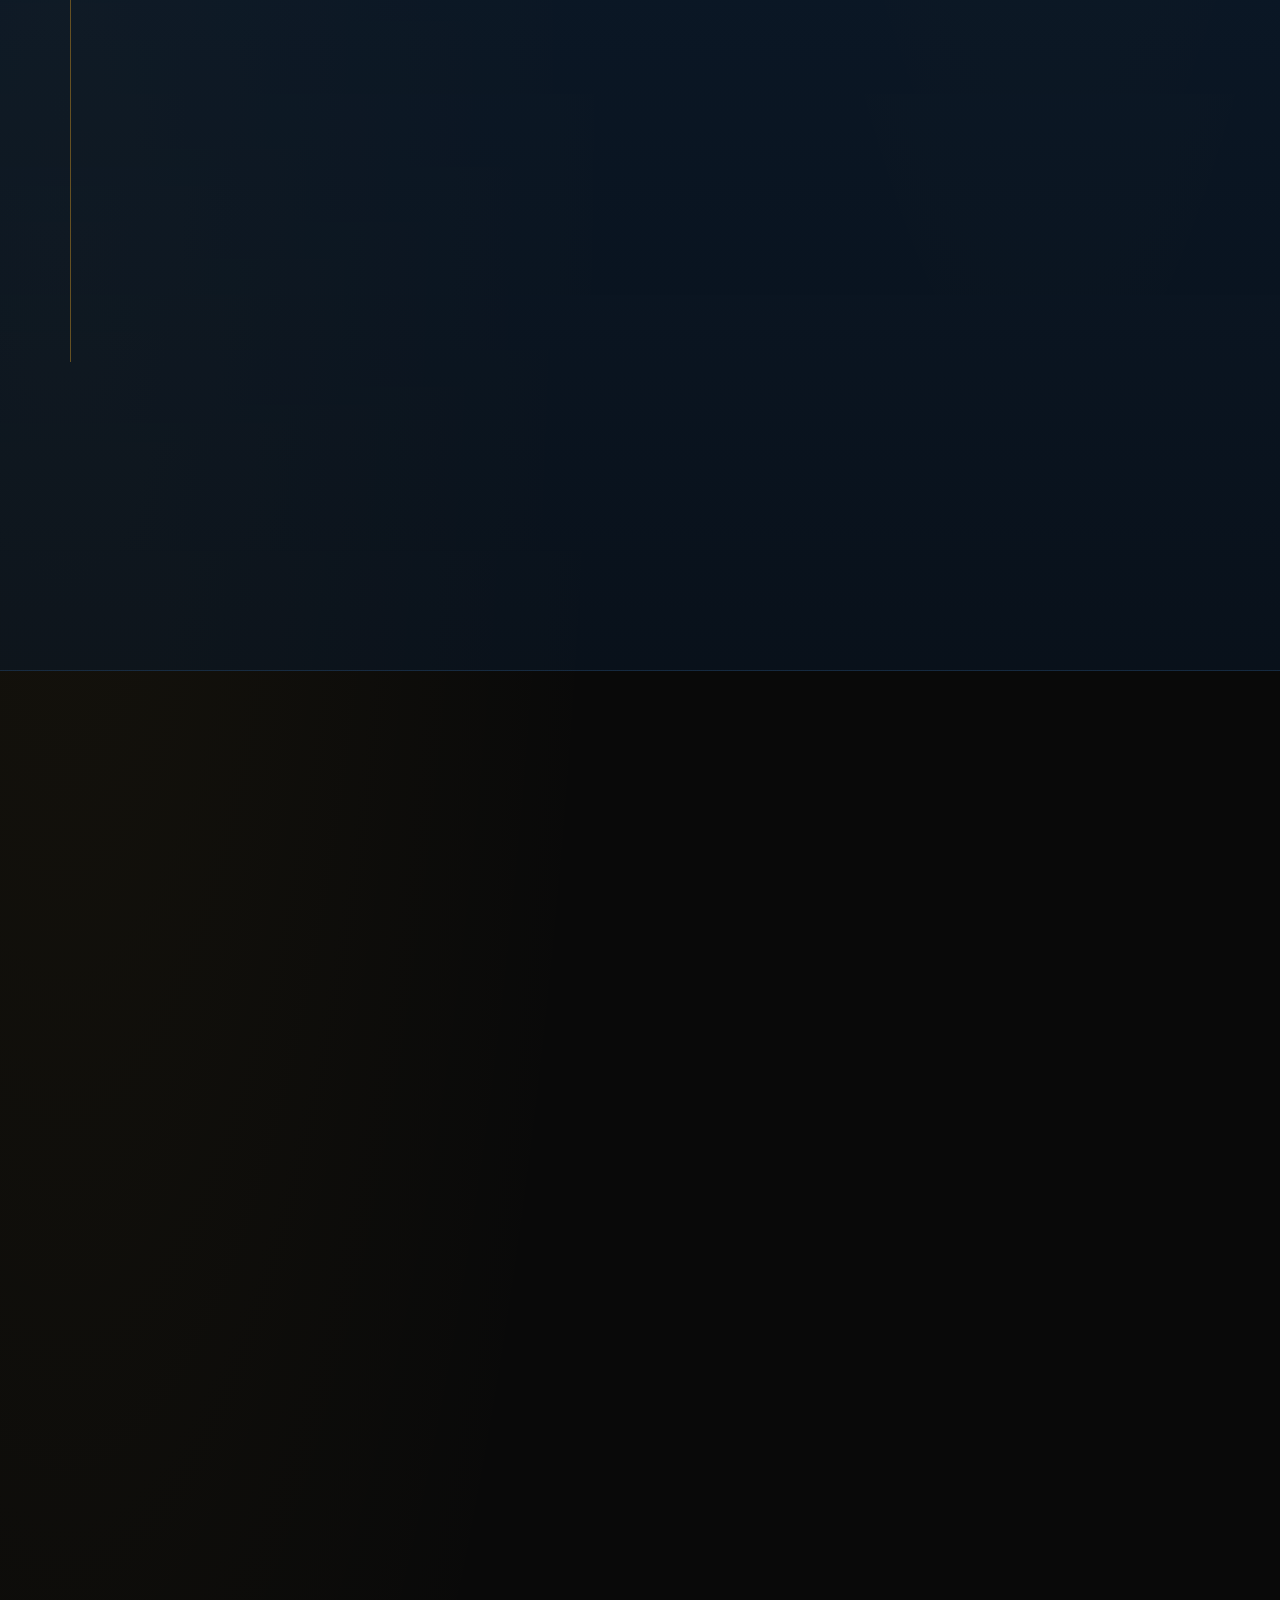
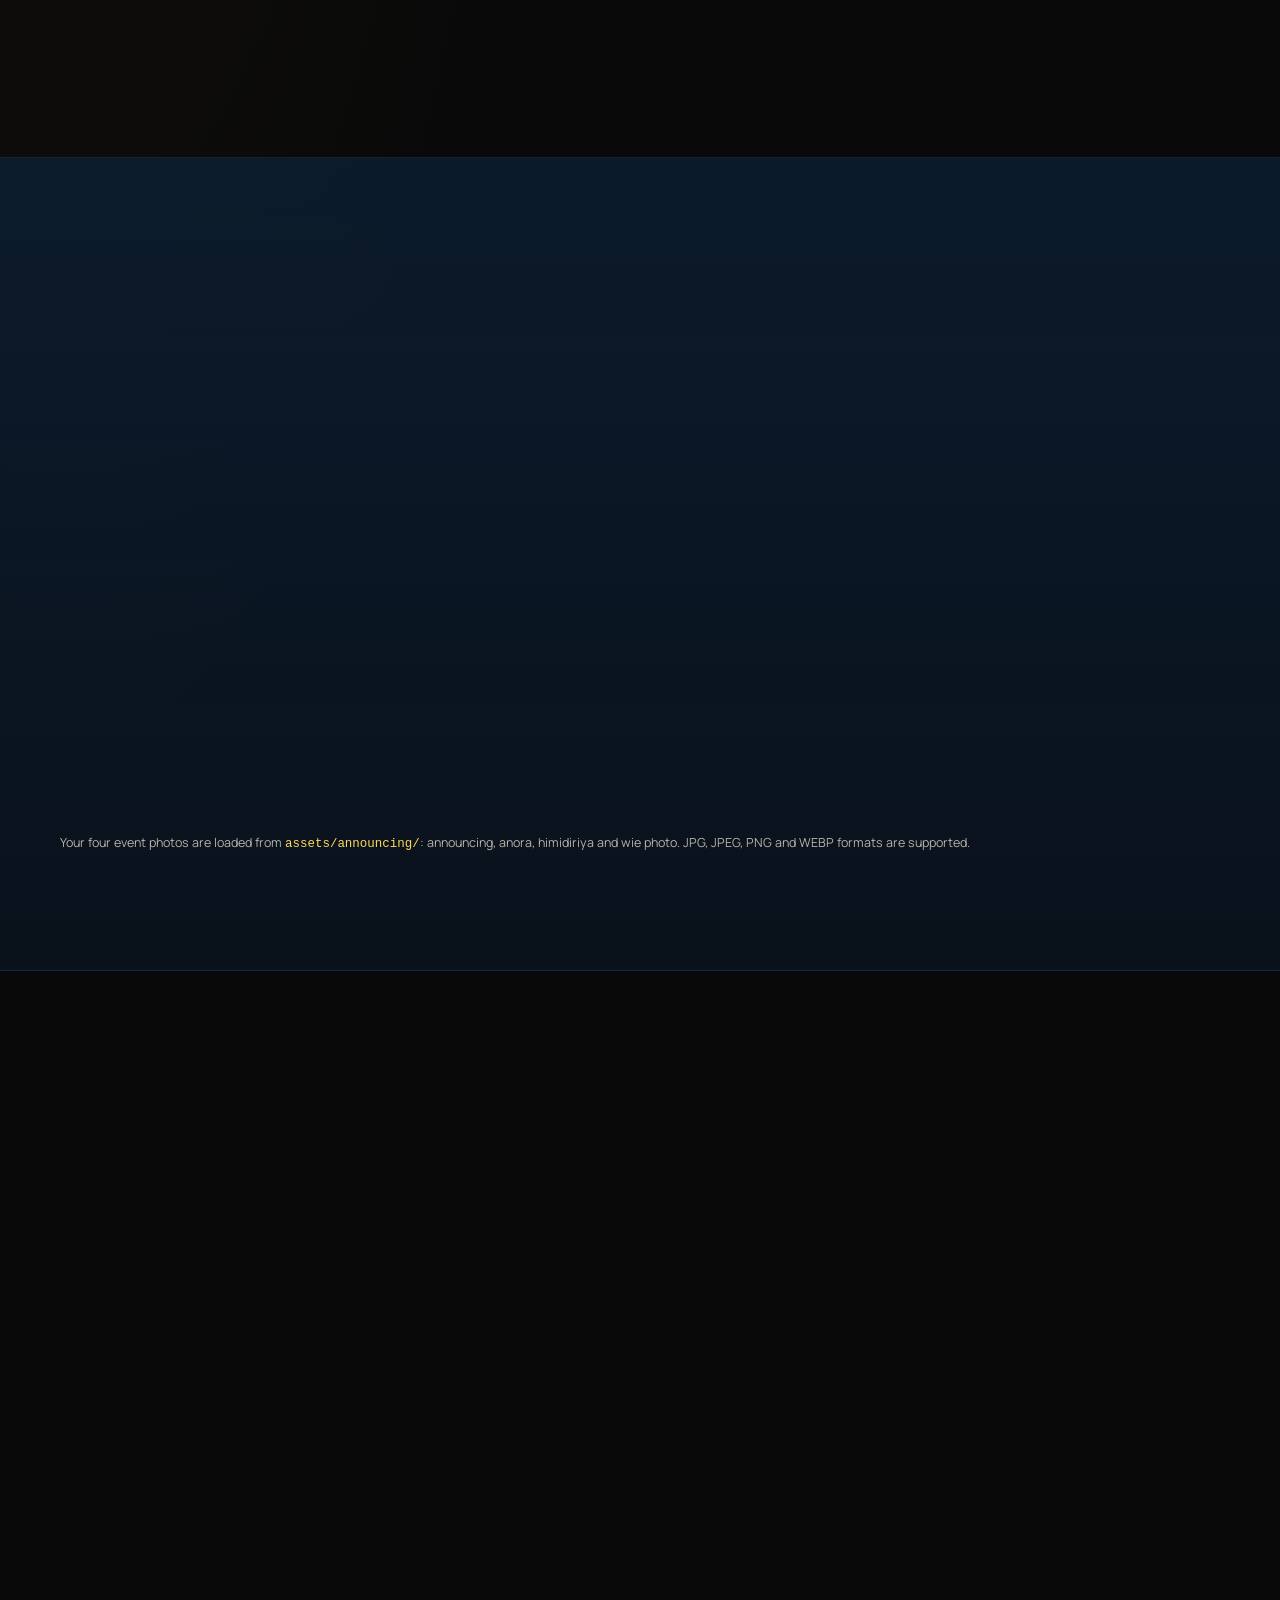
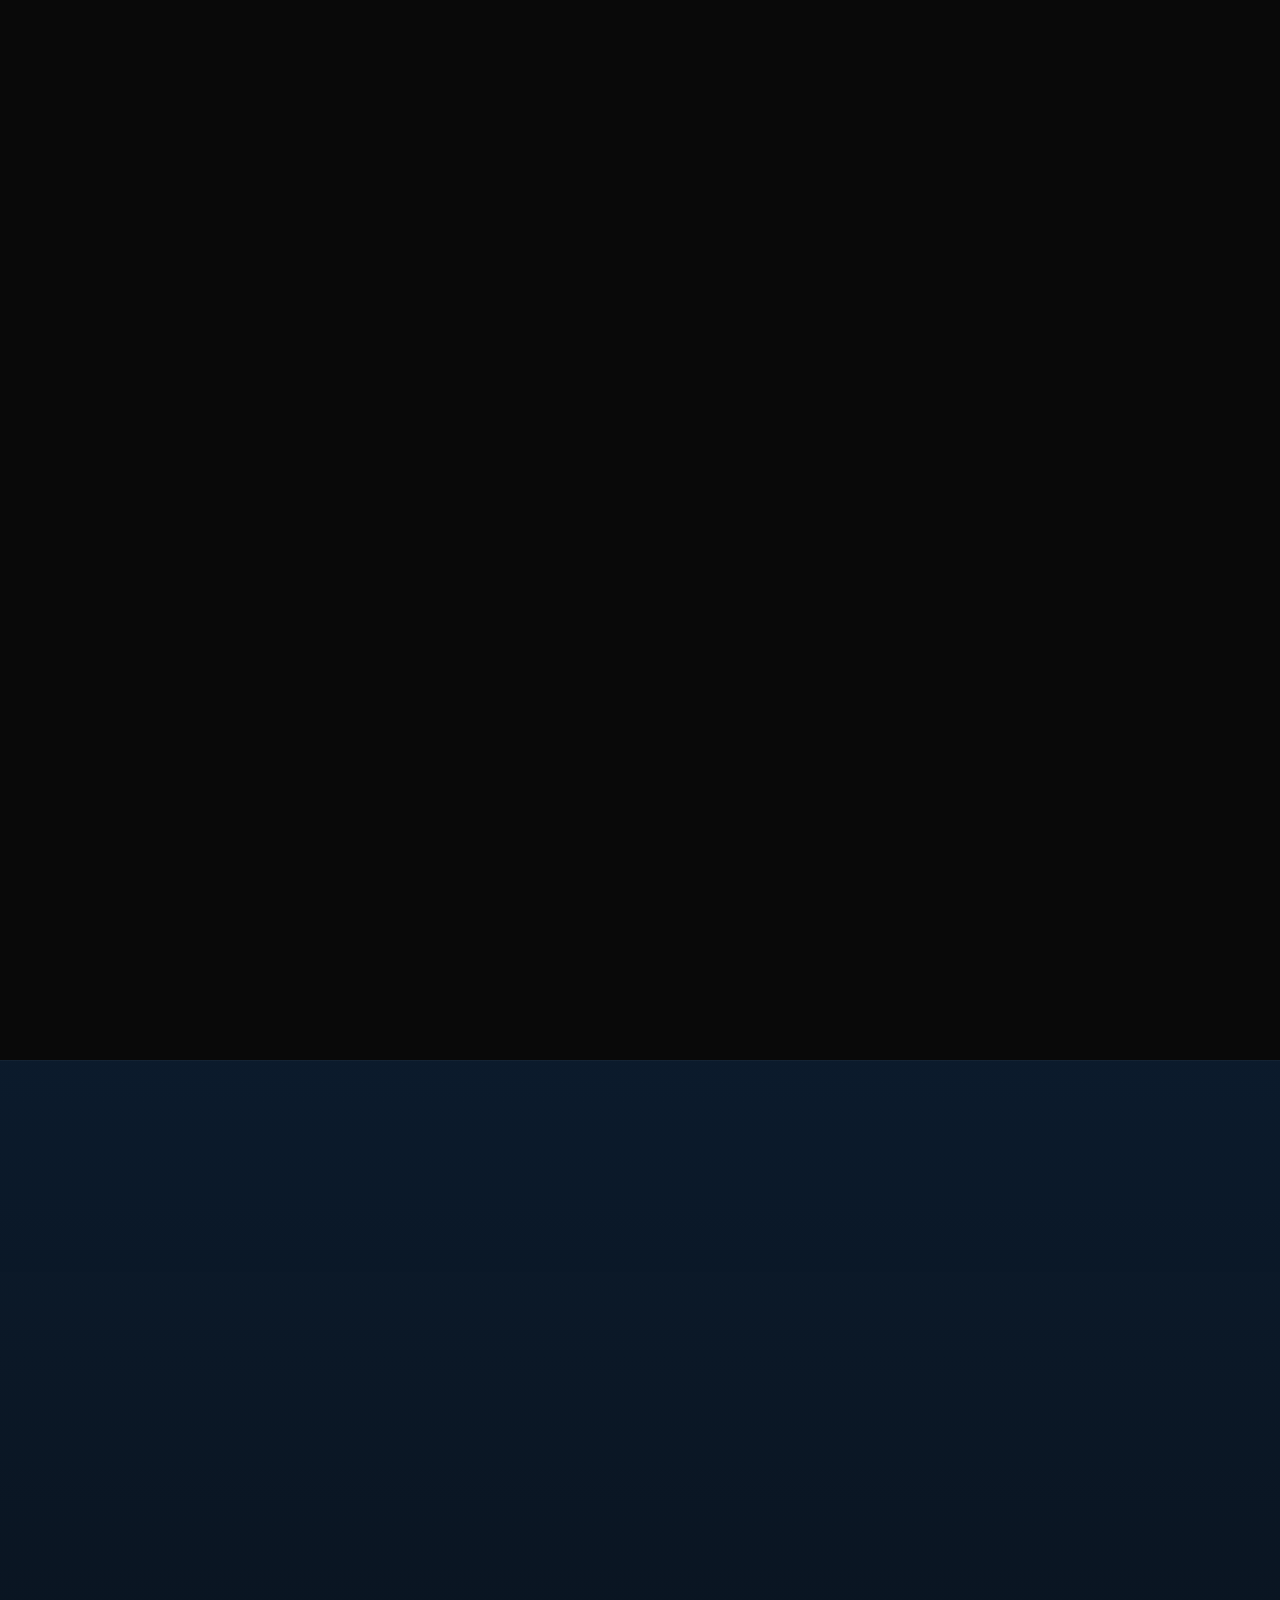
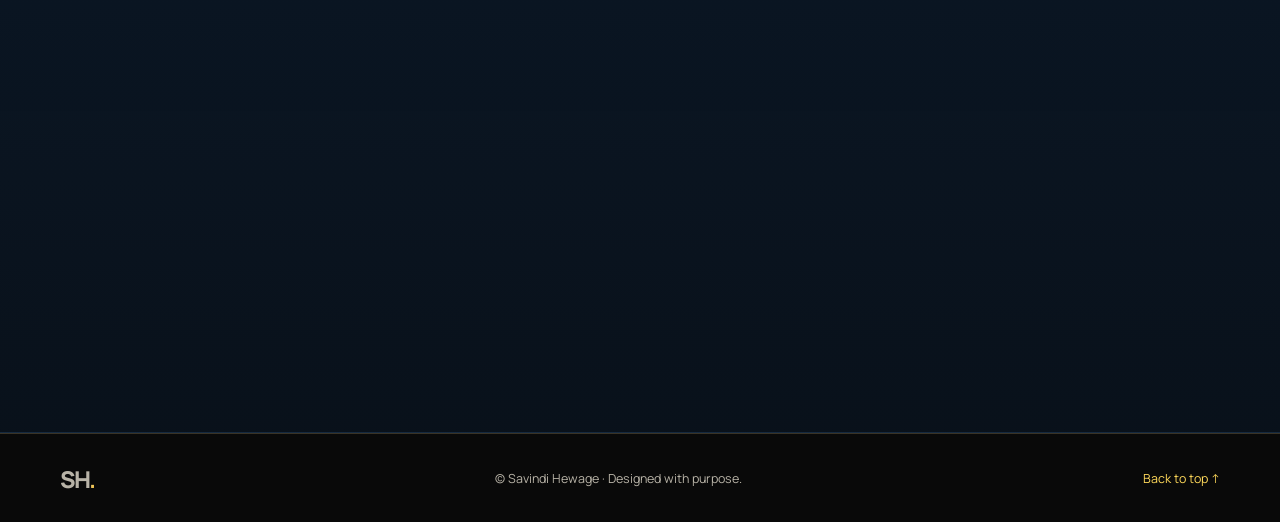
==== commit 1e0ad3d1: "updated" ====
--- a/index.html
+++ b/index.html
@@ -143,9 +143,9 @@
       <div class="container">
         <div class="section-heading reveal"><p class="eyebrow">MY PASSION</p><h2>Announcing & <span>public speaking.</span></h2><p class="section-intro">I enjoy being on stage, connecting with an audience and bringing events to life. Hosting and announcing allow me to combine confidence, preparation and clear communication.</p></div>
         <div class="photo-gallery speaking-gallery" aria-label="Announcing and public speaking photo gallery">
-          <figure class="gallery-slot reveal"><img data-image-base="assets/announcing/announcing" alt="Savindi announcing at an event"><figcaption>Announcing</figcaption></figure>
+          <figure class="gallery-slot reveal"><img data-image-base="assets/announcing/announcing" alt="Savindi announcing at an event"><figcaption>Himidiriya</figcaption></figure>
           <figure class="gallery-slot reveal d1"><img data-image-base="assets/announcing/anora" alt="Savindi at Anora event"><figcaption>Anora</figcaption></figure>
-          <figure class="gallery-slot reveal d2"><img data-image-base="assets/announcing/himidiriya" alt="Savindi at Himidiriya event"><figcaption>Himidiriya</figcaption></figure>
+          <figure class="gallery-slot reveal d2"><img data-image-base="assets/announcing/himidiriya" alt="Savindi at Himidiriya event"><figcaption>Kiri Ithirawima</figcaption></figure>
           <figure class="gallery-slot reveal d3"><img data-image-base="assets/announcing/wie photo" alt="Savindi at a WIE event"><figcaption>WIE event</figcaption></figure>
         </div>
         <p class="gallery-help">Your four event photos are loaded from <code>assets/announcing/</code>: announcing, anora, himidiriya and wie photo. JPG, JPEG, PNG and WEBP formats are supported.</p>
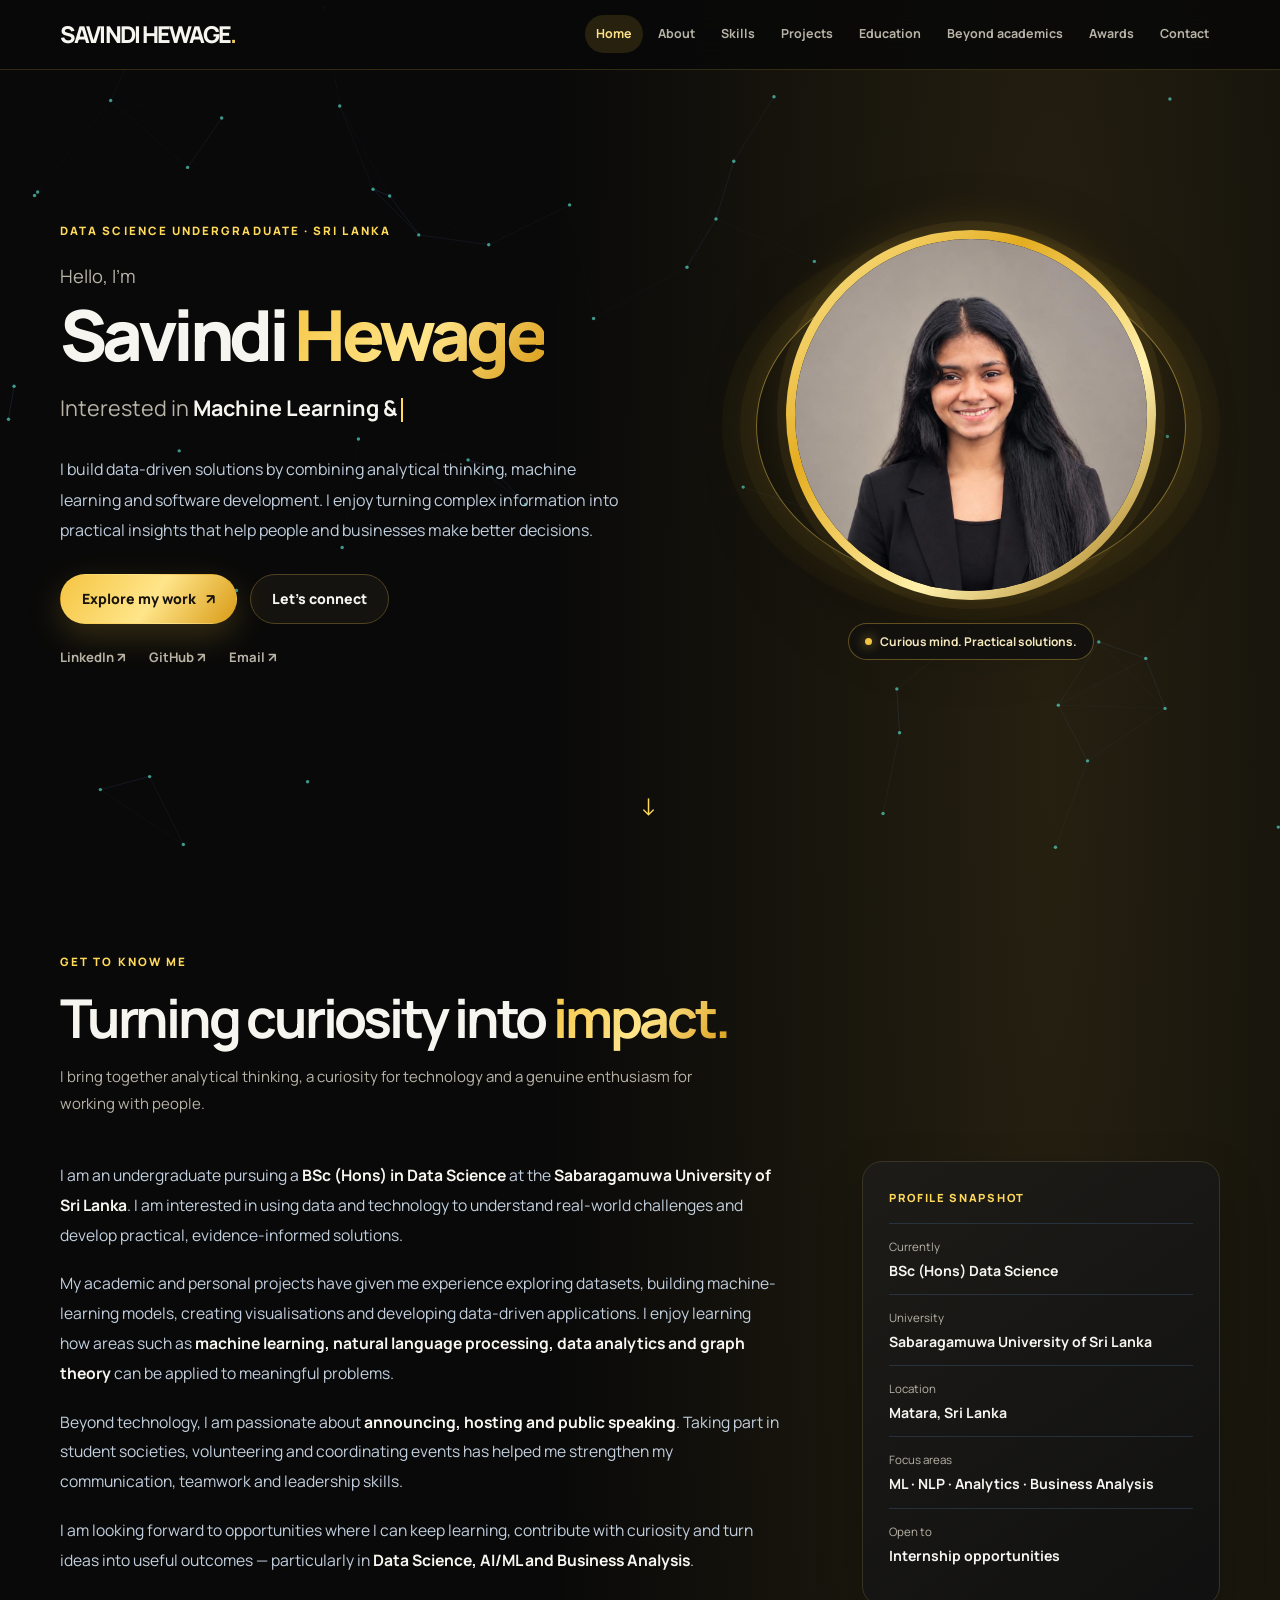
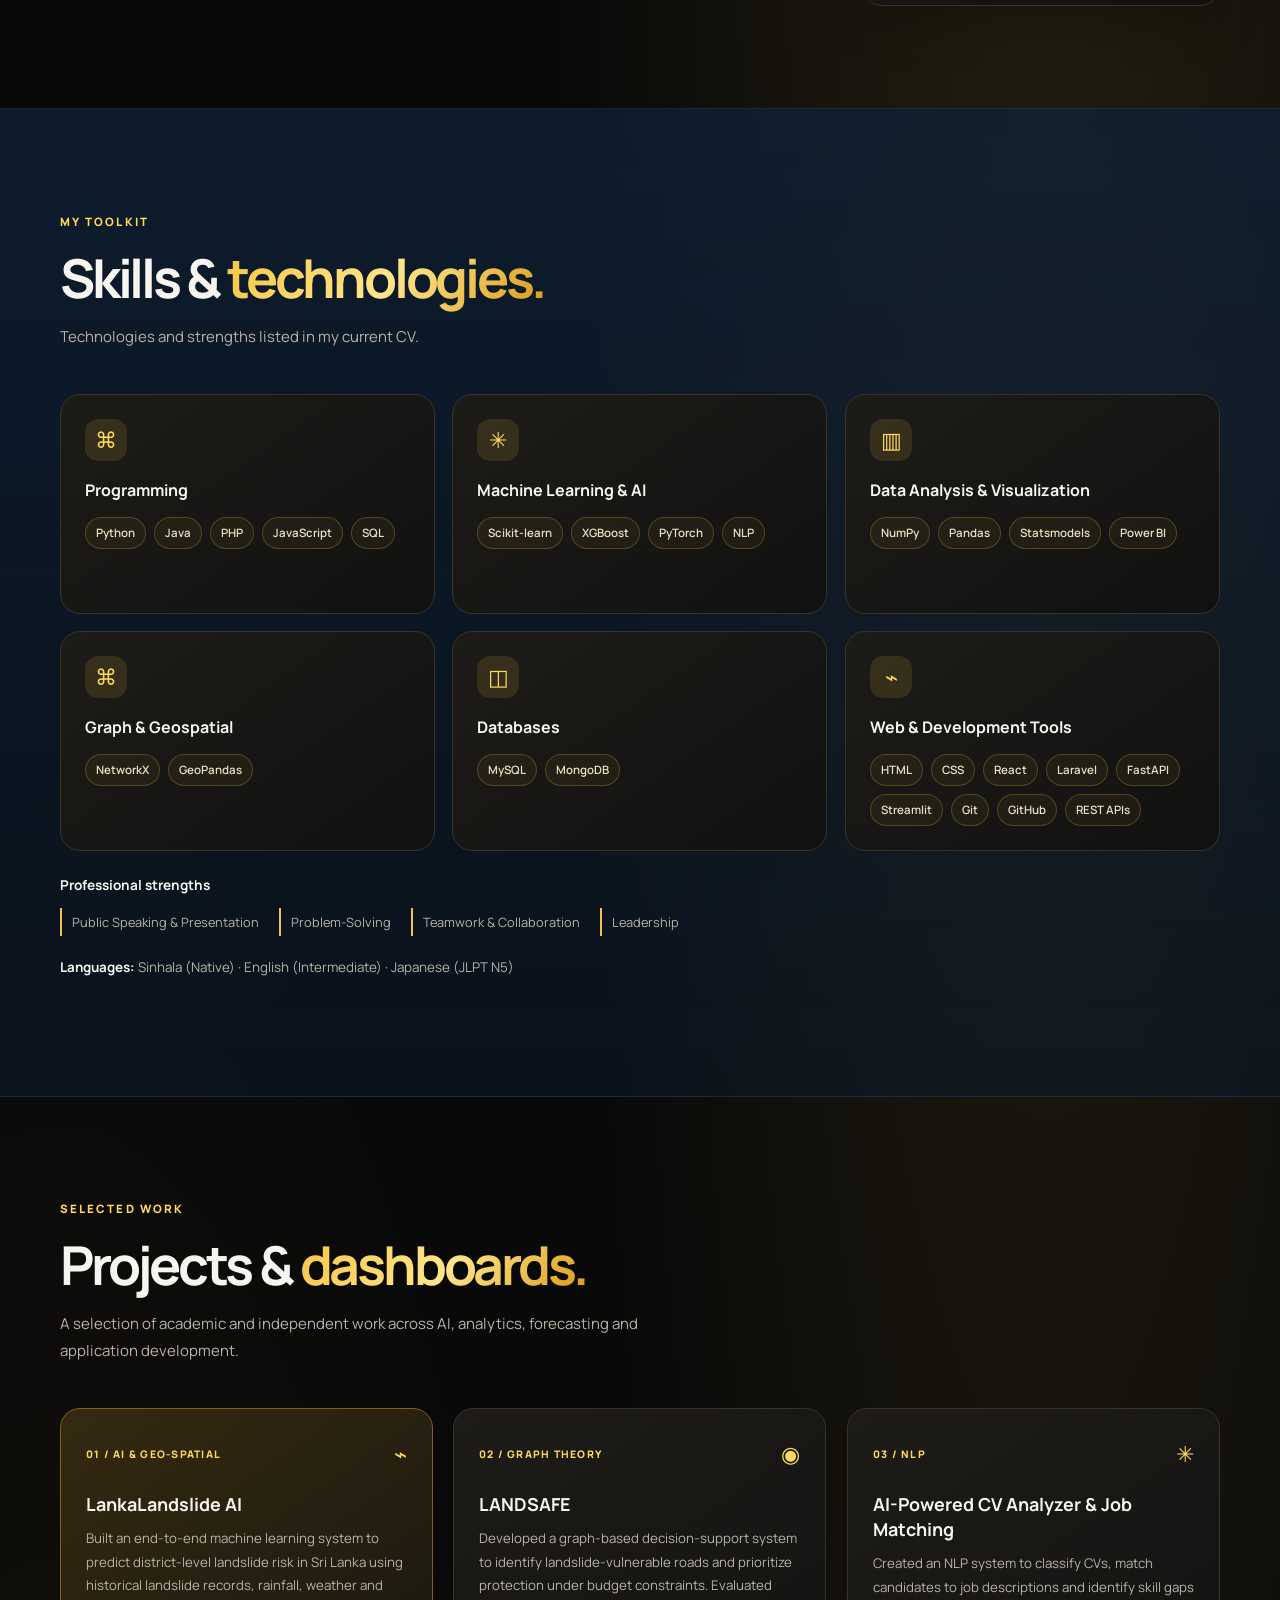
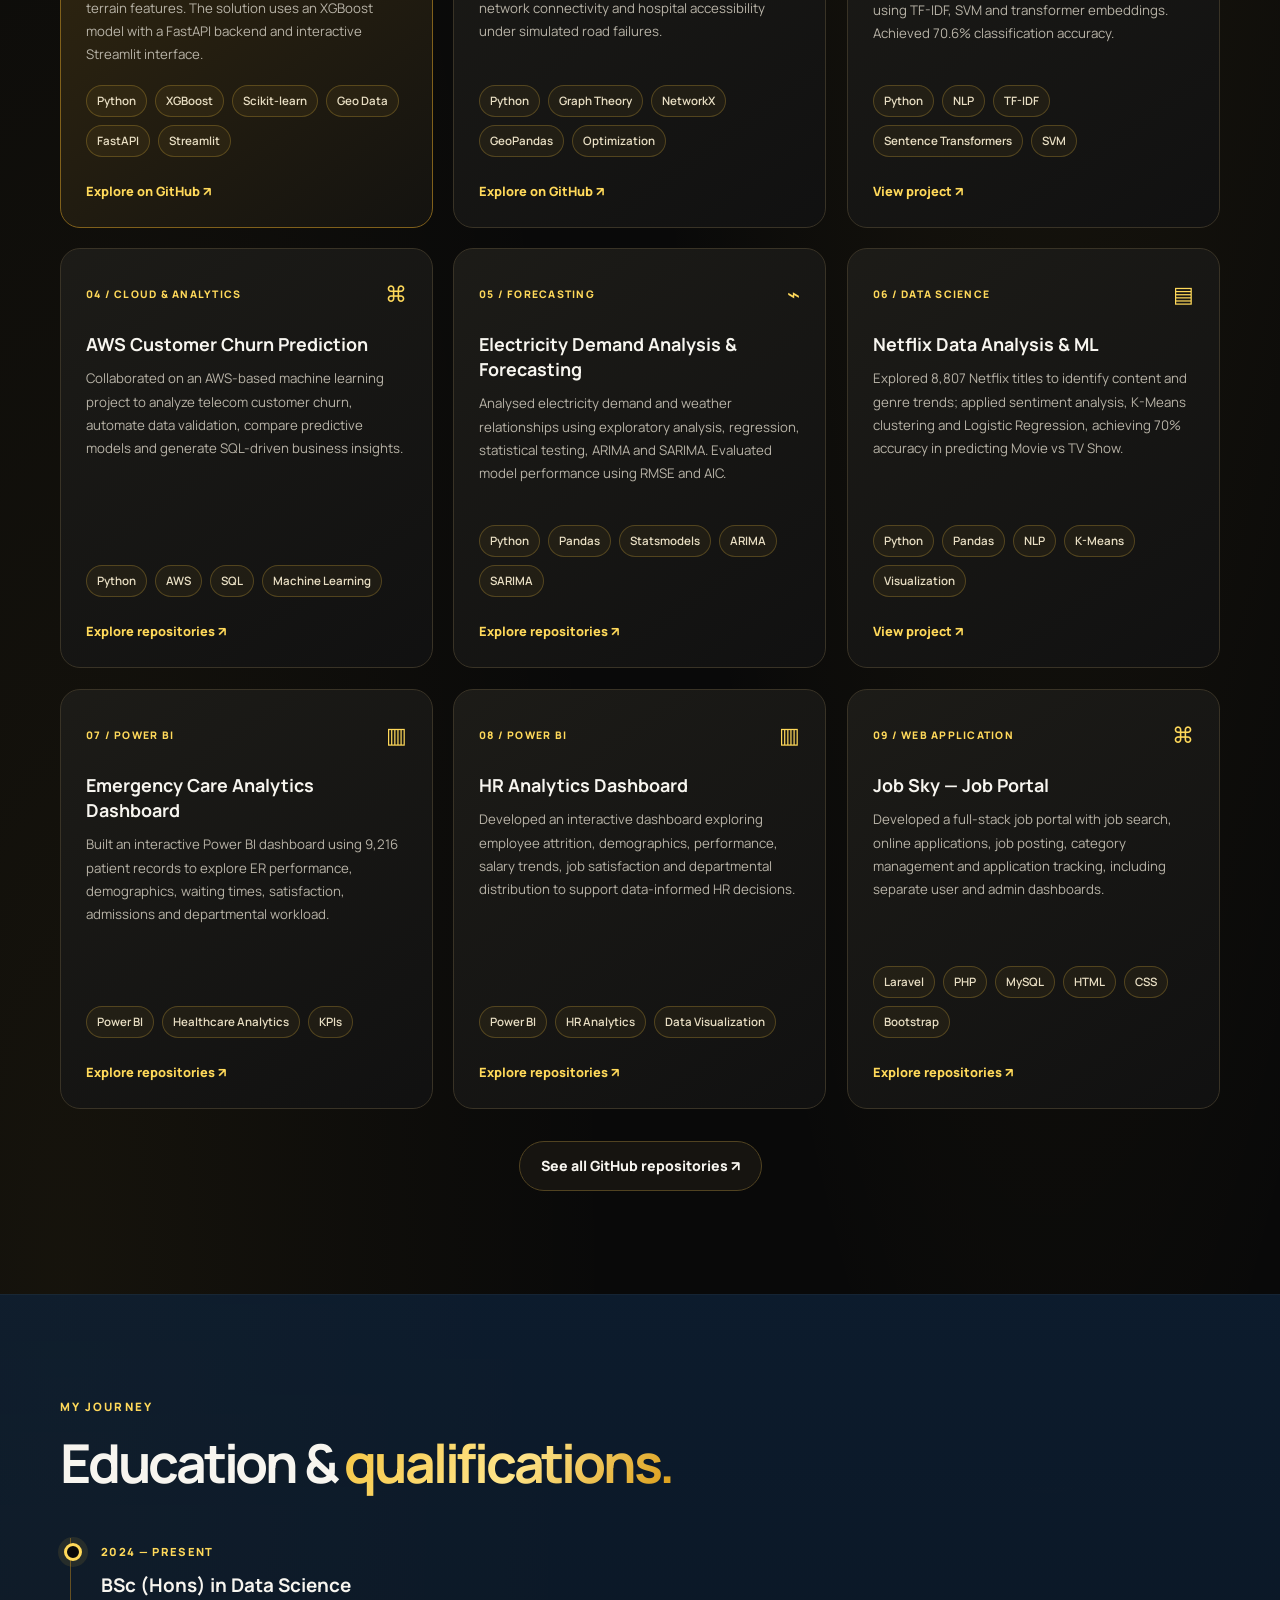
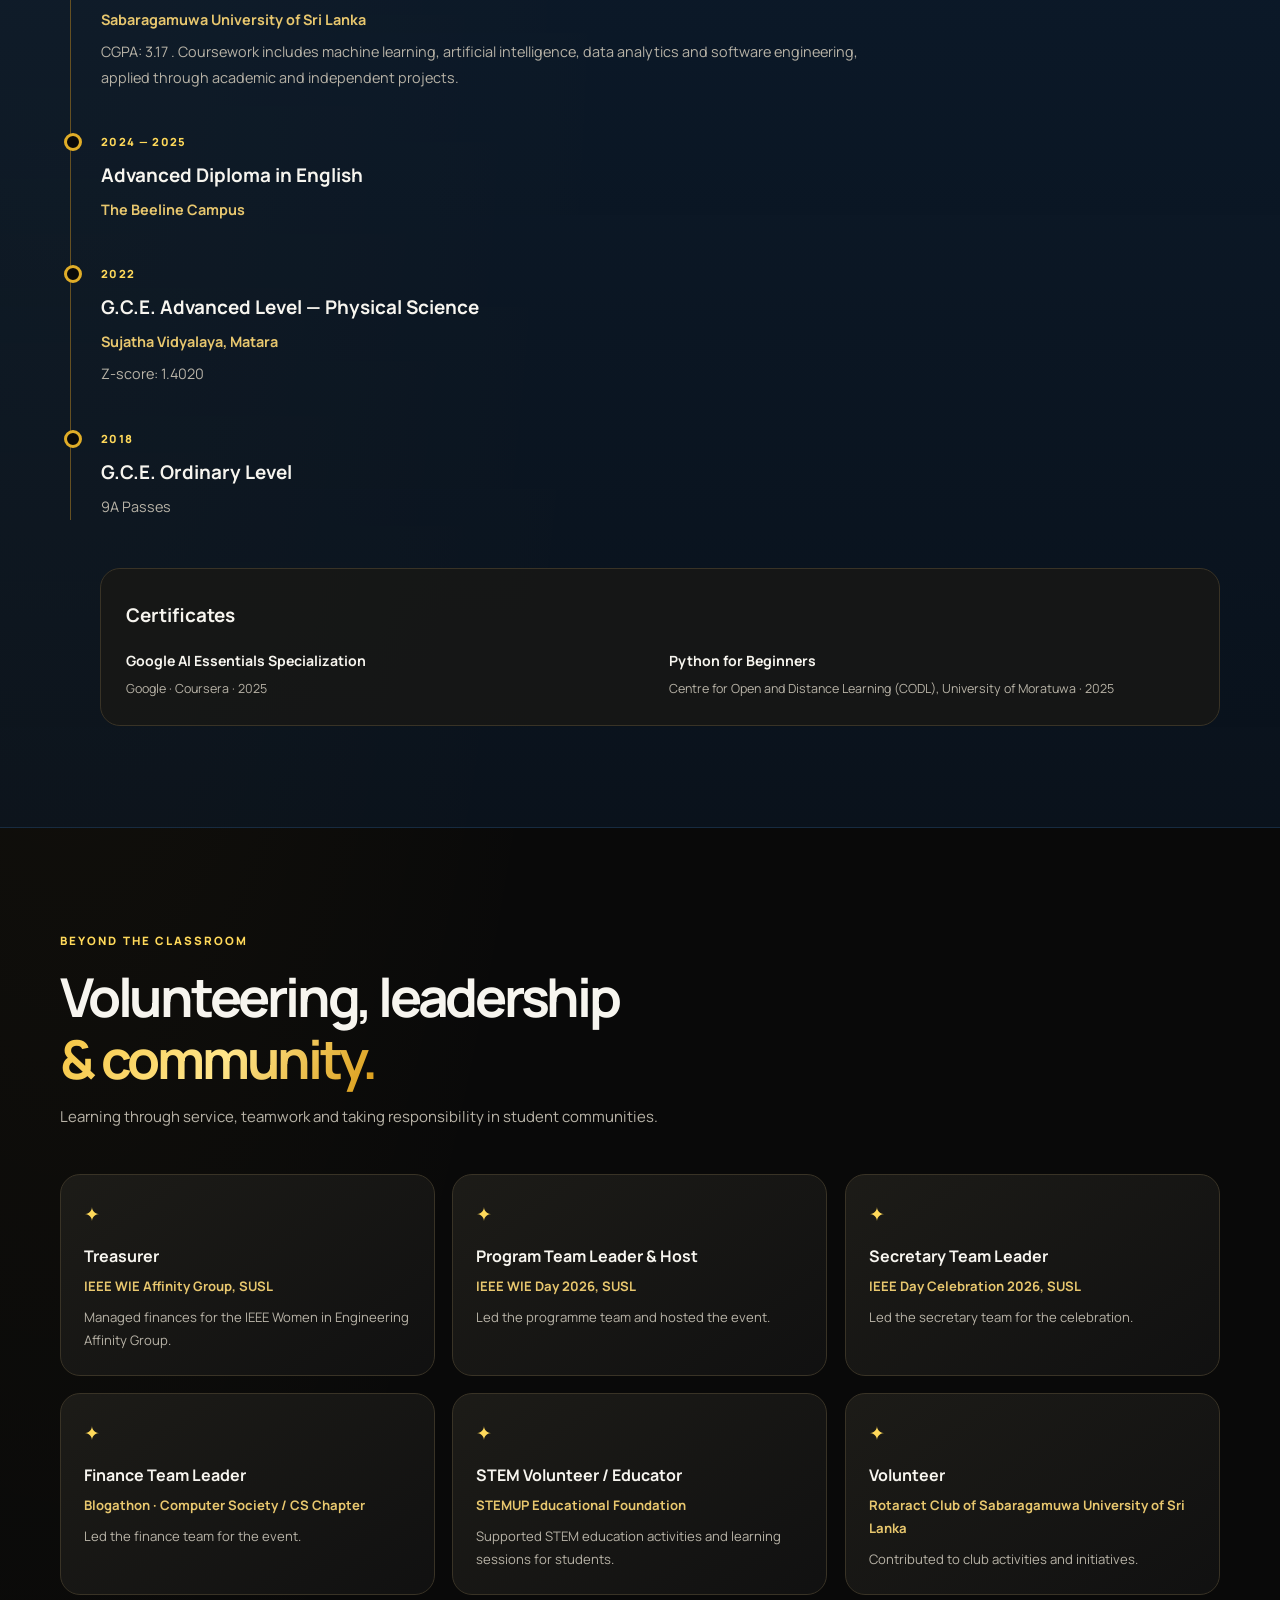
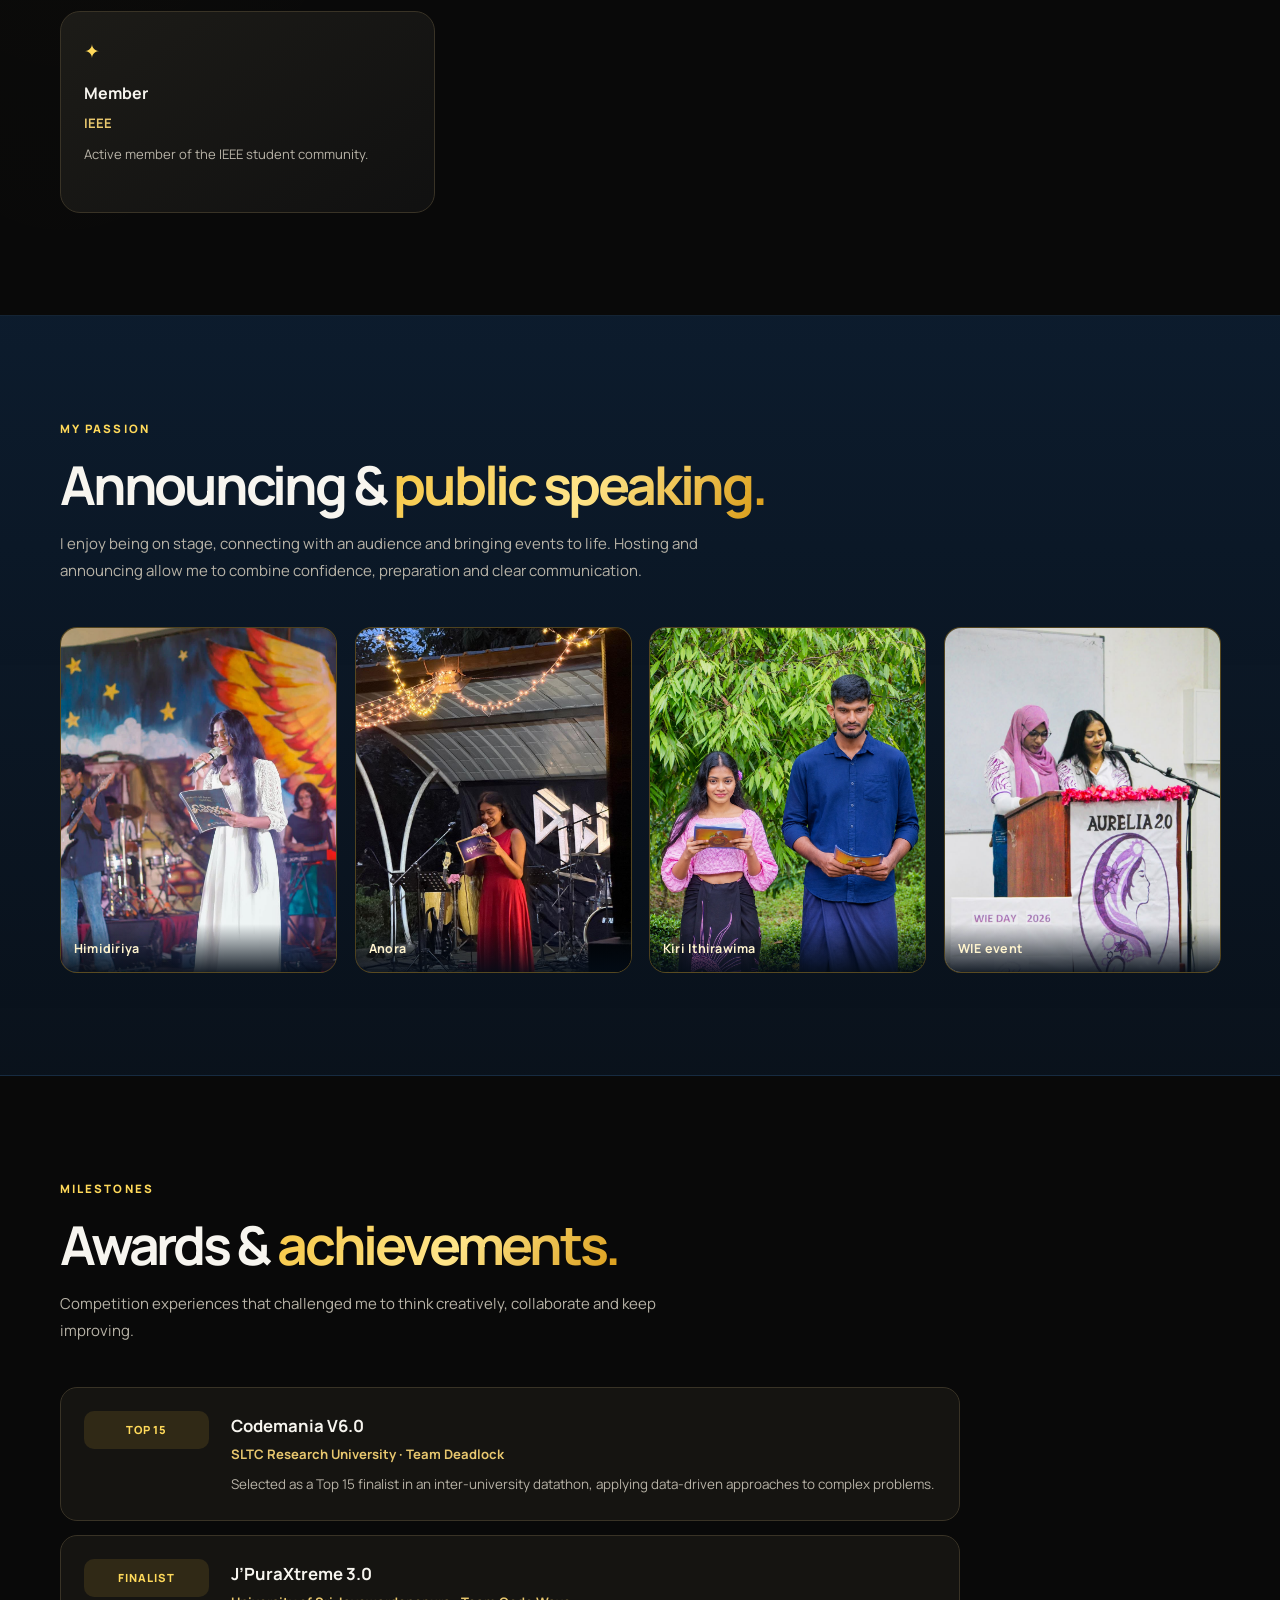
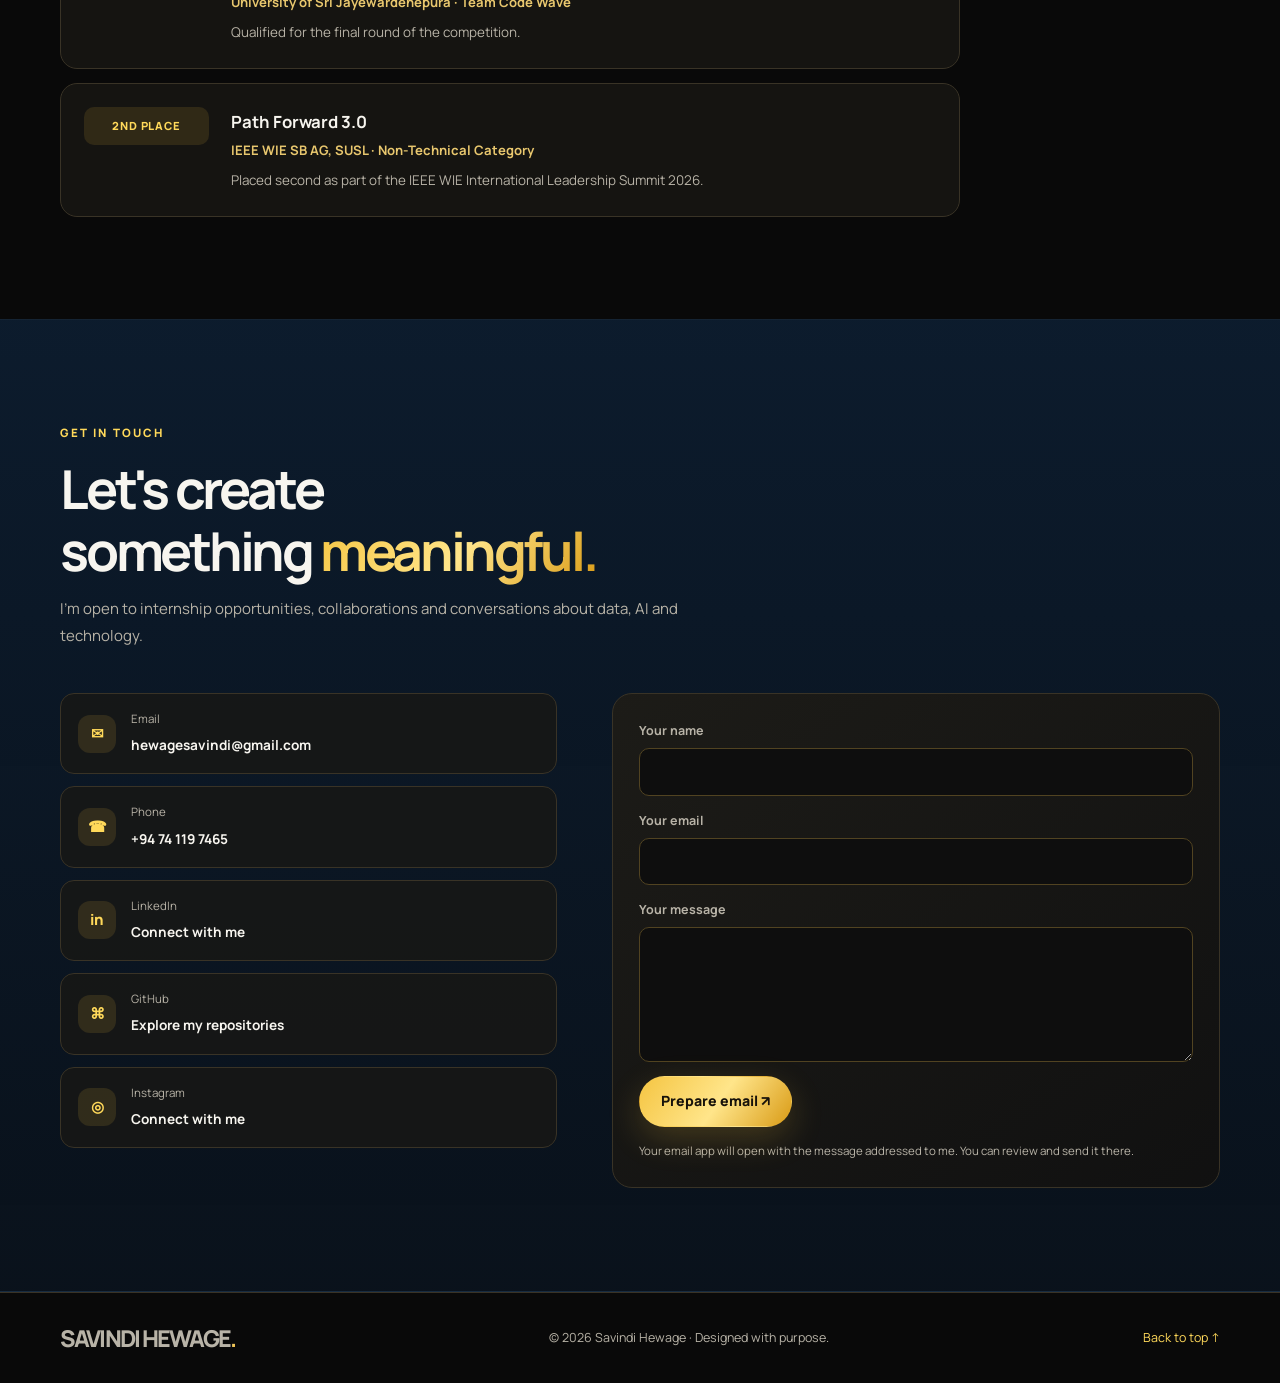
==== commit e22cb74e: "updated" ====
--- a/index.html
+++ b/index.html
@@ -14,7 +14,7 @@
 <body>
   <div class="progress" id="progress"></div>
   <header class="header">
-    <a class="brand" href="#home">SH<span>.</span></a>
+    <a class="brand" href="#home">SAVINDI HEWAGE<span>.</span></a>
     <button class="menu-toggle" id="menuBtn" aria-label="Open navigation" aria-expanded="false">☰</button>
     <nav id="nav" class="nav" aria-label="Main navigation">
       <a href="#home" class="active">Home</a><a href="#about">About</a><a href="#skills">Skills</a>
@@ -148,7 +148,7 @@
           <figure class="gallery-slot reveal d2"><img data-image-base="assets/announcing/himidiriya" alt="Savindi at Himidiriya event"><figcaption>Kiri Ithirawima</figcaption></figure>
           <figure class="gallery-slot reveal d3"><img data-image-base="assets/announcing/wie photo" alt="Savindi at a WIE event"><figcaption>WIE event</figcaption></figure>
         </div>
-        <p class="gallery-help">Your four event photos are loaded from <code>assets/announcing/</code>: announcing, anora, himidiriya and wie photo. JPG, JPEG, PNG and WEBP formats are supported.</p>
+        <!-- <p class="gallery-help">Your four event photos are loaded from <code>assets/announcing/</code>: announcing, anora, himidiriya and wie photo. JPG, JPEG, PNG and WEBP formats are supported.</p> -->
       </div>
     </section>
 
@@ -160,12 +160,6 @@
           <article class="award reveal d1"><span class="award-rank">FINALIST</span><div><h3>J’PuraXtreme 3.0</h3><p class="institution">University of Sri Jayewardenepura · Team Code Wave</p><p>Qualified for the final round of the competition.</p></div></article>
           <article class="award reveal d2"><span class="award-rank">2ND PLACE</span><div><h3>Path Forward 3.0</h3><p class="institution">IEEE WIE SB AG, SUSL · Non-Technical Category</p><p>Placed second as part of the IEEE WIE International Leadership Summit 2026.</p></div></article>
         </div>
-        <h3 class="gallery-title reveal">Competition certificates</h3>
-        <div class="photo-gallery certificate-gallery award-photo-gallery">
-          <figure class="gallery-slot reveal"><img data-image-base="assets/awards/award" alt="Award certificate and achievement photograph"><figcaption>Award achievement</figcaption></figure>
-          <figure class="gallery-slot reveal"><img data-image-base="assets/awards/wie group" alt="Award certificate and achievement photograph"><figcaption>Award achievement</figcaption></figure>
-        </div>
-        <!-- <p class="gallery-help">Award photo loaded from <code>assets/awards/award photo</code>. JPG, JPEG, PNG and WEBP formats are supported.</p> -->
       </div>
     </section>
 
@@ -191,7 +185,7 @@
       </div>
     </section>
   </main>
-  <footer><div class="container footer-inner"><a class="brand" href="#home">SH<span>.</span></a><p>© <span id="year"></span> Savindi Hewage · Designed with purpose.</p><a href="#home">Back to top ↑</a></div></footer>
+  <footer><div class="container footer-inner"><a class="brand" href="#home">SAVINDI HEWAGE<span>.</span></a><p>© <span id="year"></span> Savindi Hewage · Designed with purpose.</p><a href="#home">Back to top ↑</a></div></footer>
   <script src="script.js"></script>
 </body>
 </html>
--- a/style.css
+++ b/style.css
@@ -441,3 +441,304 @@
         margin-right: auto;
     }
 }
+
+/* =====================================
+   FINAL HOME SECTION ALIGNMENT
+   ===================================== */
+
+.hero.section {
+    position: relative;
+    display: flex;
+    align-items: center;
+    justify-content: center;
+    width: 100%;
+    min-height: 850px;
+    padding: 125px 0 85px;
+    overflow: hidden;
+}
+
+/* Keep the entire hero inside a centred container */
+.hero-grid {
+    position: relative;
+    z-index: 2;
+
+    width: min(1160px, calc(100% - 80px));
+    max-width: 1160px;
+    margin: 0 auto;
+
+    display: grid;
+    grid-template-columns: minmax(0, 1.1fr) minmax(0, 0.9fr);
+    align-items: center;
+    gap: 55px;
+}
+
+/* Introduction */
+.hero-copy {
+    width: 100%;
+    max-width: 610px;
+    min-width: 0;
+    margin: 0;
+    text-align: left;
+}
+
+.hero-copy .eyebrow {
+    margin-bottom: 18px;
+}
+
+.hero-copy .intro {
+    margin-bottom: 3px;
+    font-size: 1.15rem;
+}
+
+.hero-copy h1 {
+    font-size: clamp(3.8rem, 5.5vw, 5.8rem);
+    line-height: 1.08;
+    letter-spacing: -0.065em;
+    margin: 0 0 20px;
+}
+
+.hero-copy .role {
+    min-height: 2.2em;
+    line-height: 1.5;
+    margin-bottom: 15px;
+}
+
+.hero-copy .summary {
+    max-width: 570px;
+    line-height: 1.9;
+    margin: 0;
+}
+
+.hero-copy .actions {
+    margin-top: 28px;
+    margin-bottom: 22px;
+}
+
+/* Larger circular profile photo */
+.portrait-wrap {
+    position: relative;
+    isolation: isolate;
+
+    width: 100%;
+    max-width: 480px;
+    min-height: 470px;
+    margin: 0 auto;
+    padding: 25px;
+
+    display: flex;
+    flex-direction: column;
+    align-items: center;
+    justify-content: center;
+}
+
+.portrait-frame {
+    position: relative;
+    z-index: 2;
+
+    width: 370px;
+    max-width: 100%;
+    aspect-ratio: 1 / 1;
+    height: auto;
+
+    padding: 9px;
+    margin: 0;
+    border-radius: 50%;
+    overflow: hidden;
+
+    background: linear-gradient(
+        135deg,
+        #fff0a8,
+        #e5ad20,
+        #fff1ad,
+        #9b6b08
+    );
+
+    box-shadow:
+        0 25px 70px rgba(0,0,0,.5),
+        0 0 0 9px rgba(244,197,66,.08),
+        0 0 45px rgba(244,197,66,.2);
+
+    transform: none;
+}
+
+.portrait-frame img,
+.portrait-frame .portrait-fallback {
+    display: block;
+    width: 100%;
+    height: 100%;
+    border-radius: 50%;
+    object-fit: cover;
+    object-position: center 22%;
+}
+
+.portrait-orbit {
+    position: absolute;
+    z-index: -1;
+
+    width: 430px;
+    max-width: 100%;
+    aspect-ratio: 1 / 1;
+
+    top: 46%;
+    left: 50%;
+    transform: translate(-50%, -50%);
+
+    border: 1px solid rgba(255,217,90,.5);
+    border-radius: 50%;
+
+    box-shadow:
+        0 0 0 16px rgba(244,197,66,.04),
+        0 0 0 34px rgba(244,197,66,.025),
+        0 0 55px rgba(244,197,66,.12);
+
+    pointer-events: none;
+}
+
+.portrait-tag {
+    position: relative;
+    z-index: 3;
+    margin-top: 23px;
+    text-align: center;
+}
+
+/* Tablet */
+@media (max-width: 1000px) {
+    .hero-grid {
+        width: calc(100% - 55px);
+        grid-template-columns: minmax(0, 1fr) minmax(0, .85fr);
+        gap: 25px;
+    }
+
+    .portrait-frame {
+        width: min(320px, 34vw);
+    }
+
+    .portrait-wrap {
+        min-height: 400px;
+    }
+
+    .portrait-orbit {
+        width: min(380px, 95%);
+    }
+}
+
+/* Mobile */
+@media (max-width: 800px) {
+    .hero.section {
+        min-height: auto;
+        padding: 105px 0 75px;
+    }
+
+    .hero-grid {
+        width: calc(100% - 38px);
+        grid-template-columns: minmax(0, 1fr);
+        gap: 20px;
+    }
+
+    .portrait-wrap {
+        order: 0;
+        min-height: auto;
+        padding: 15px 0 25px;
+    }
+
+    .portrait-frame {
+        width: min(300px, 72vw);
+    }
+
+    .portrait-orbit {
+        width: min(350px, 85vw);
+    }
+
+    .hero-copy {
+        order: 1;
+        max-width: 620px;
+        margin: 0 auto;
+        text-align: center;
+    }
+
+    .hero-copy .summary {
+        margin-inline: auto;
+    }
+
+    .hero-copy .actions,
+    .hero-copy .social-mini {
+        justify-content: center;
+    }
+}
+
+/* Small mobile */
+@media (max-width: 480px) {
+    .hero-grid {
+        width: calc(100% - 32px);
+    }
+
+    .hero-copy h1 {
+        font-size: 3.4rem;
+    }
+
+    .portrait-frame {
+        width: min(260px, 72vw);
+    }
+}
+
+
+/* ===== FINAL PORTFOLIO LAYOUT FIX =====
+   This block intentionally overrides older repeated rules above.
+*/
+.projects-grid {
+  display: grid !important;
+  grid-template-columns: repeat(3, minmax(0, 1fr)) !important;
+  align-items: stretch;
+  gap: 20px;
+  width: 100%;
+}
+.project-card {
+  display: flex;
+  flex-direction: column;
+  width: 100%;
+  min-width: 0;
+  min-height: 0;
+  height: 100%;
+  padding: 25px;
+  overflow-wrap: anywhere;
+}
+.project-card h3 { line-height: 1.4; }
+.project-card p { line-height: 1.75; }
+.project-card .chips { margin-top: auto; }
+.project-link { display: inline-block; margin-top: 5px; }
+
+.award-photo-gallery {
+  display: grid !important;
+  grid-template-columns: repeat(2, minmax(0, 1fr)) !important;
+  gap: 20px;
+  max-width: 900px;
+  margin-top: 20px;
+}
+.award-photo-gallery .gallery-slot {
+  width: 100%;
+  min-width: 0;
+  min-height: 260px;
+  aspect-ratio: 4 / 3;
+  border: 1px solid rgba(244,197,66,.35);
+  border-radius: 16px;
+  overflow: hidden;
+}
+.award-photo-gallery .gallery-slot img {
+  width: 100%;
+  height: 100%;
+  object-fit: cover;
+}
+.award-photo-gallery .gallery-slot figcaption {
+  z-index: 2;
+}
+
+@media (max-width: 980px) {
+  .projects-grid { grid-template-columns: repeat(2, minmax(0, 1fr)) !important; }
+}
+@media (max-width: 620px) {
+  .container { width: calc(100% - 34px); }
+  .projects-grid { grid-template-columns: minmax(0, 1fr) !important; }
+  .project-card { padding: 21px; }
+  .award-photo-gallery { grid-template-columns: minmax(0, 1fr) !important; }
+  .award-photo-gallery .gallery-slot { min-height: 220px; }
+}
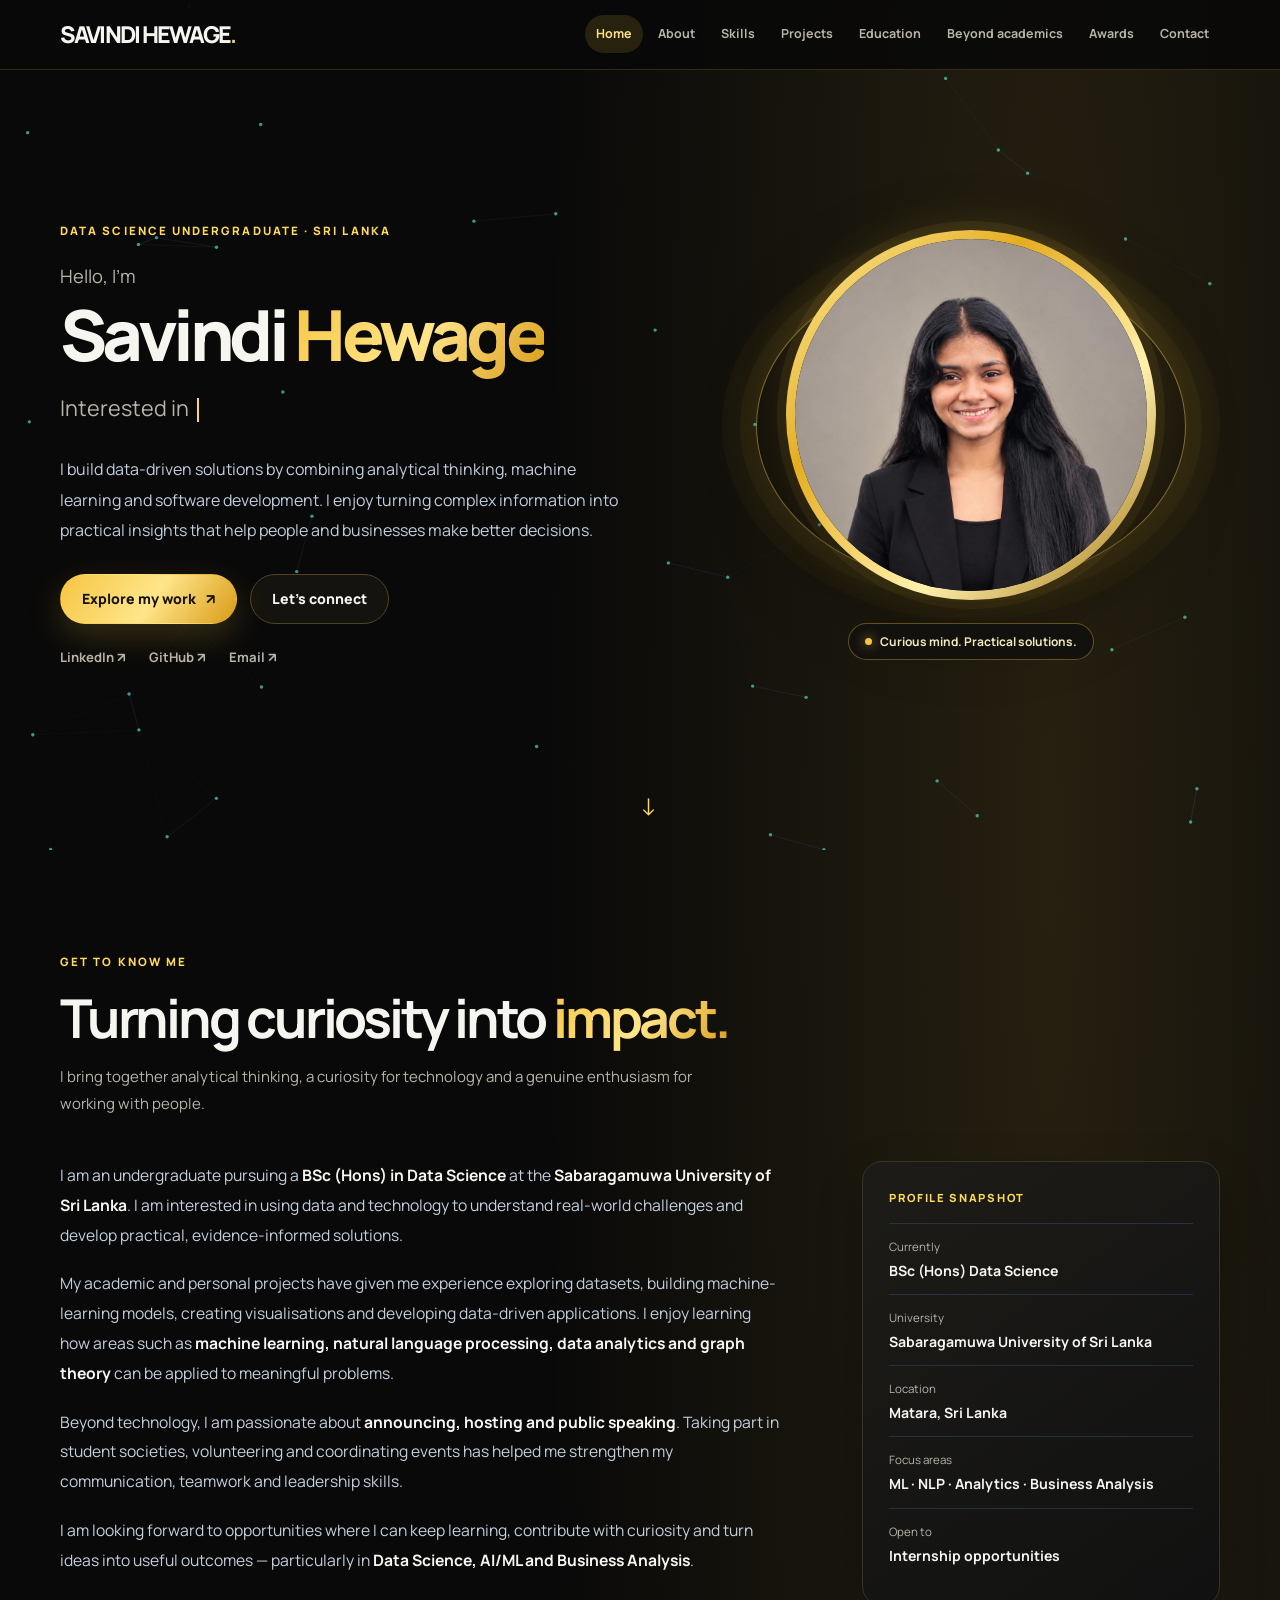
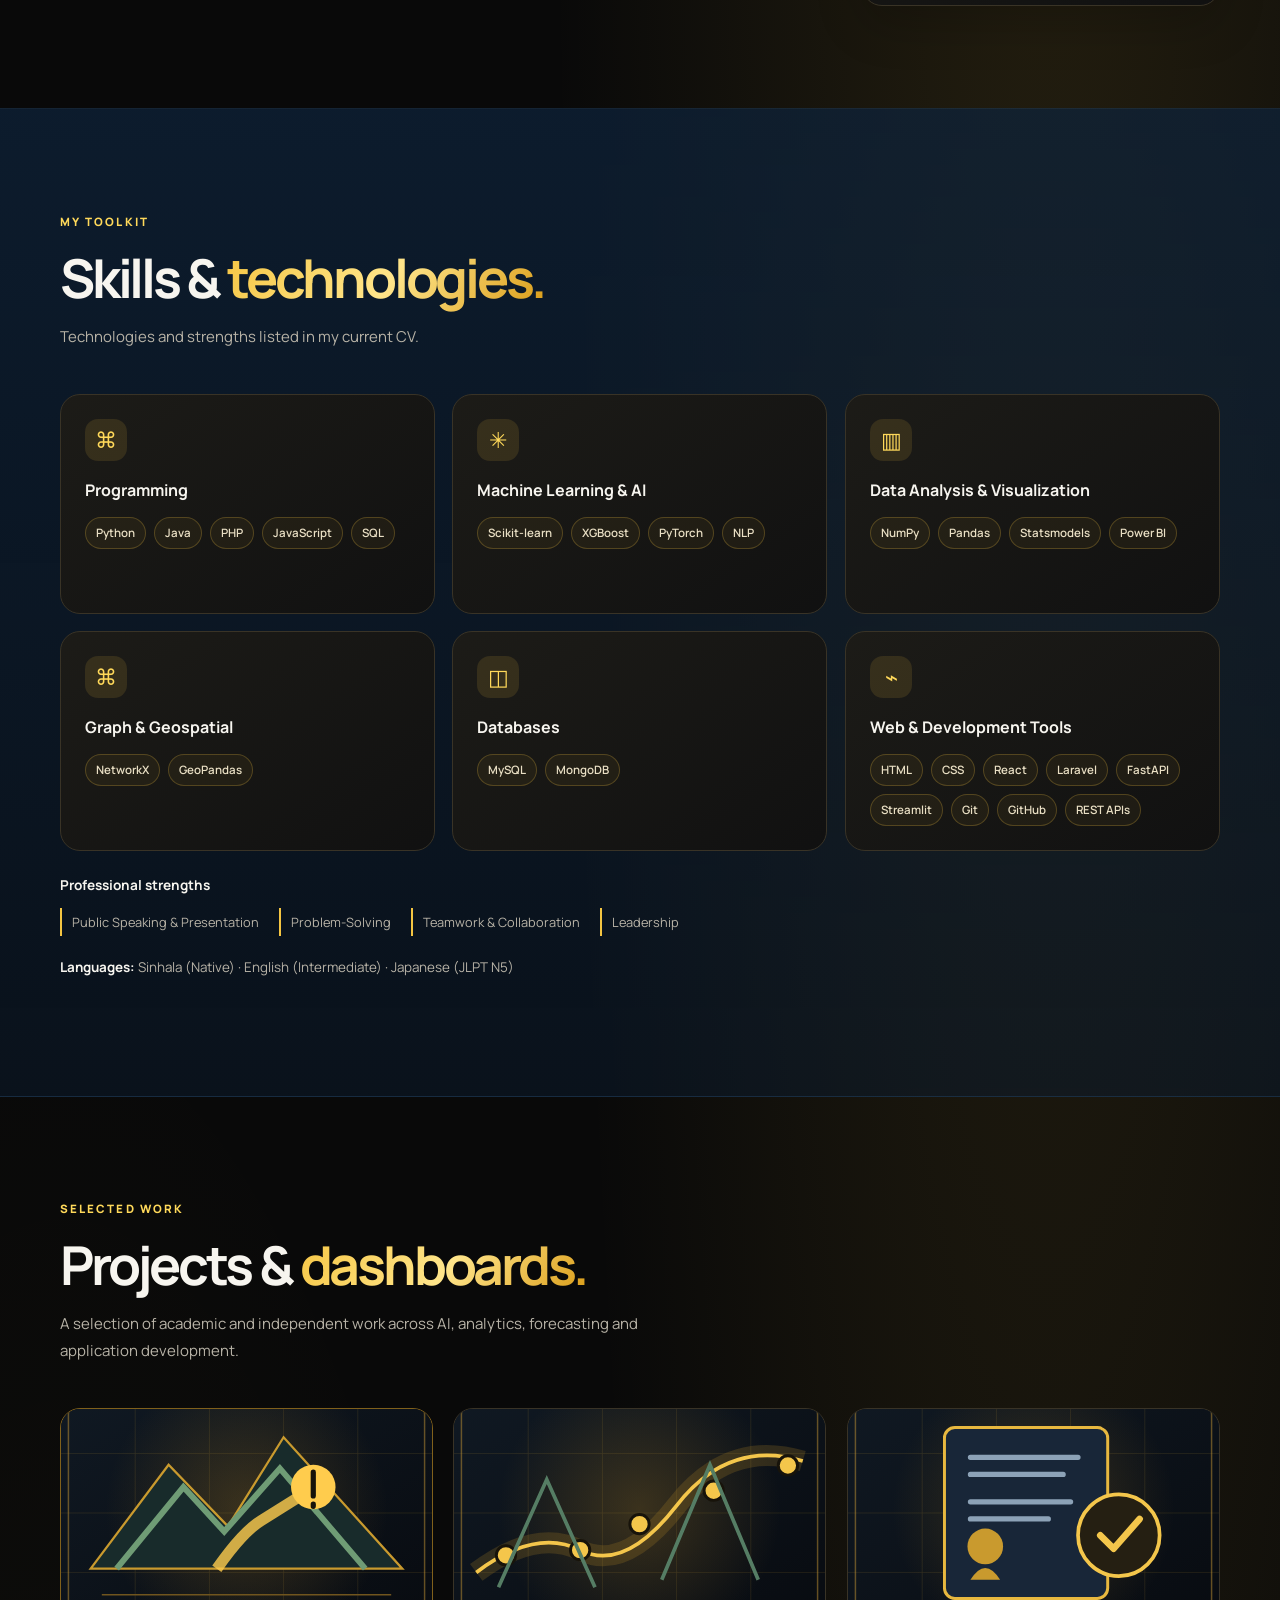
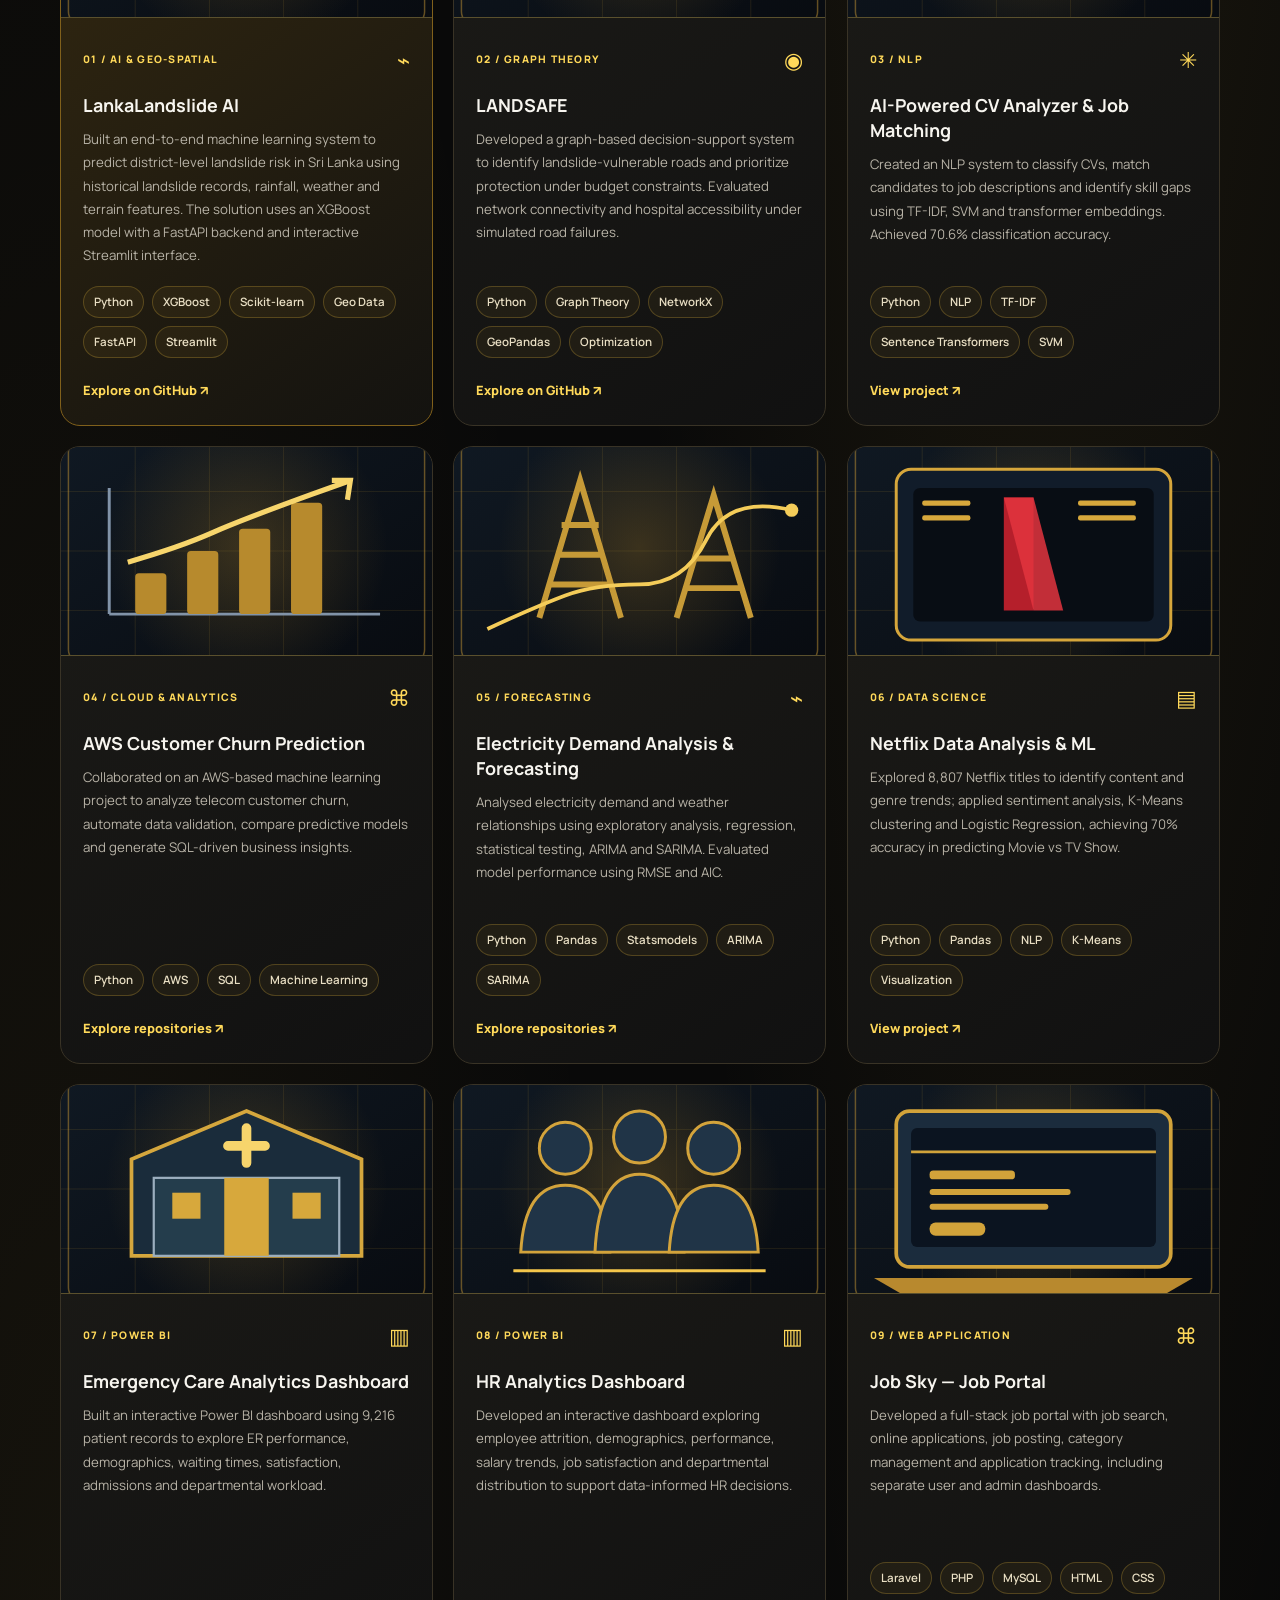
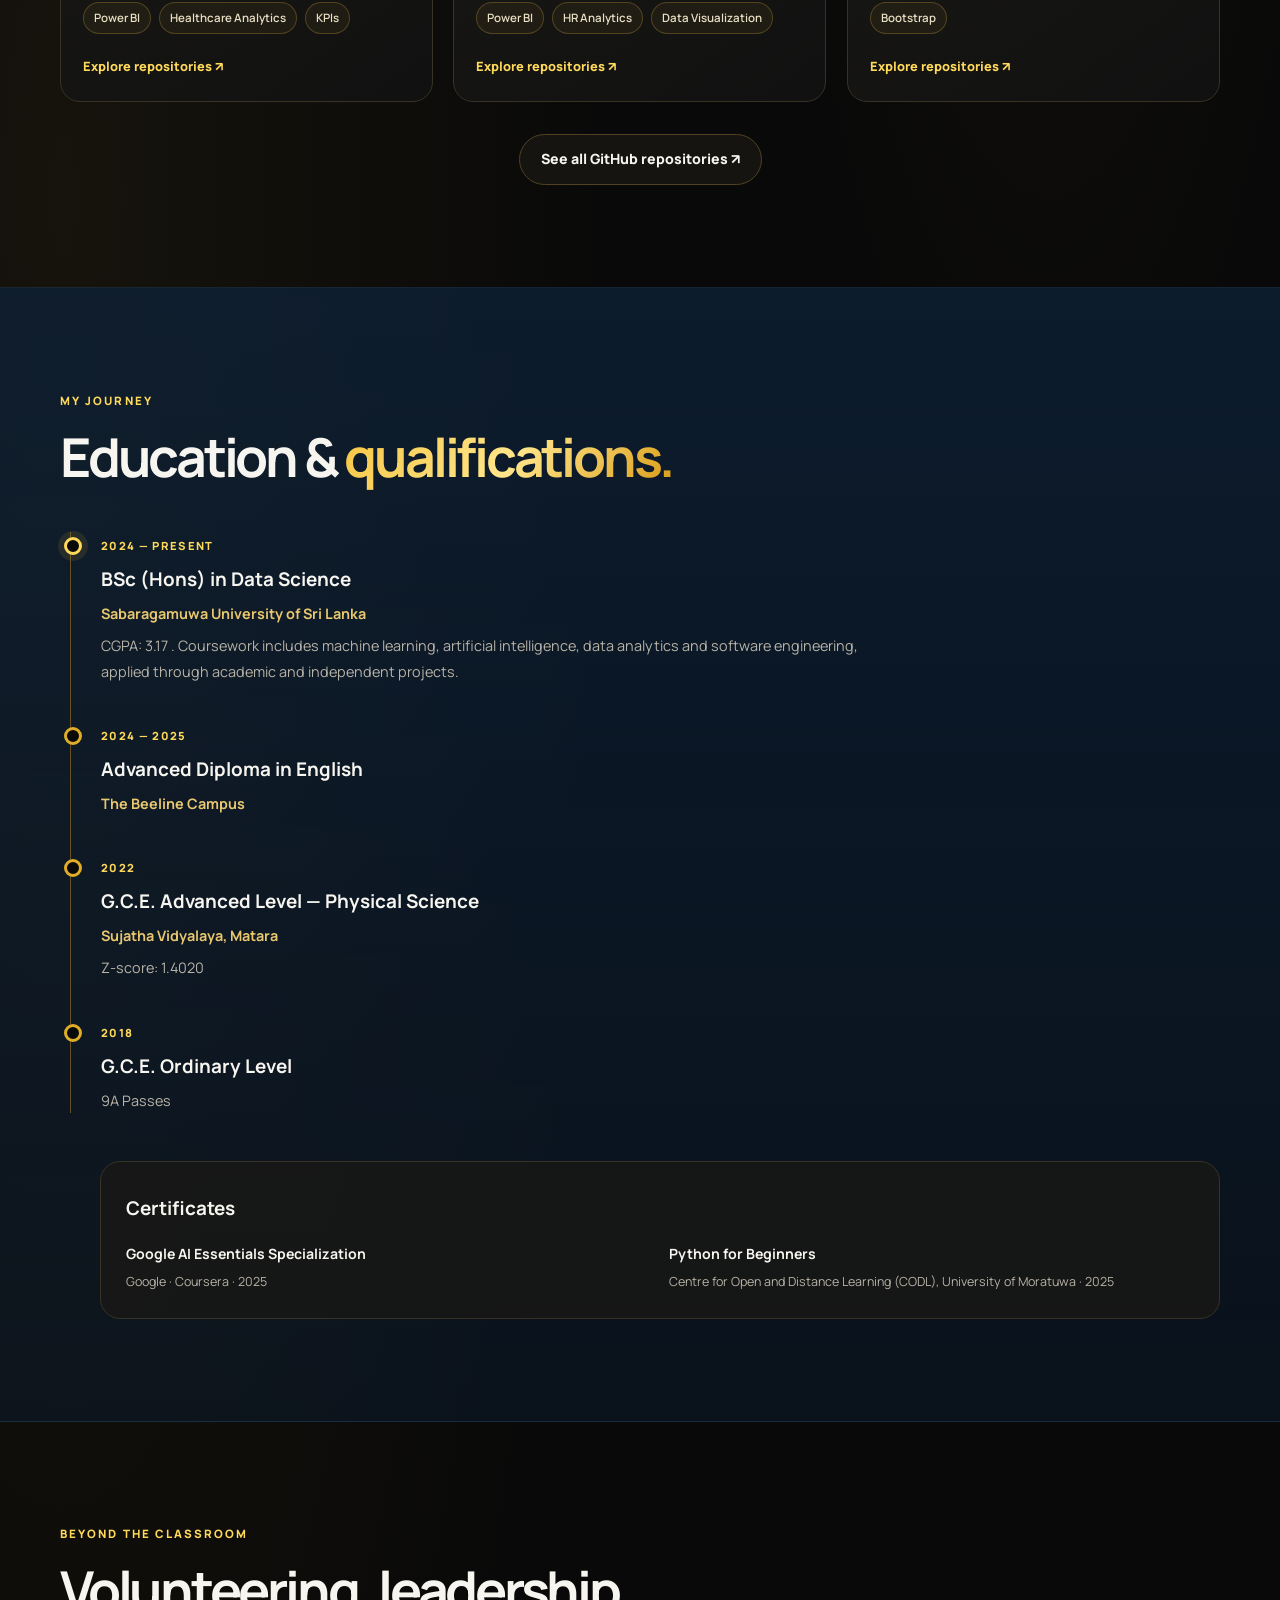
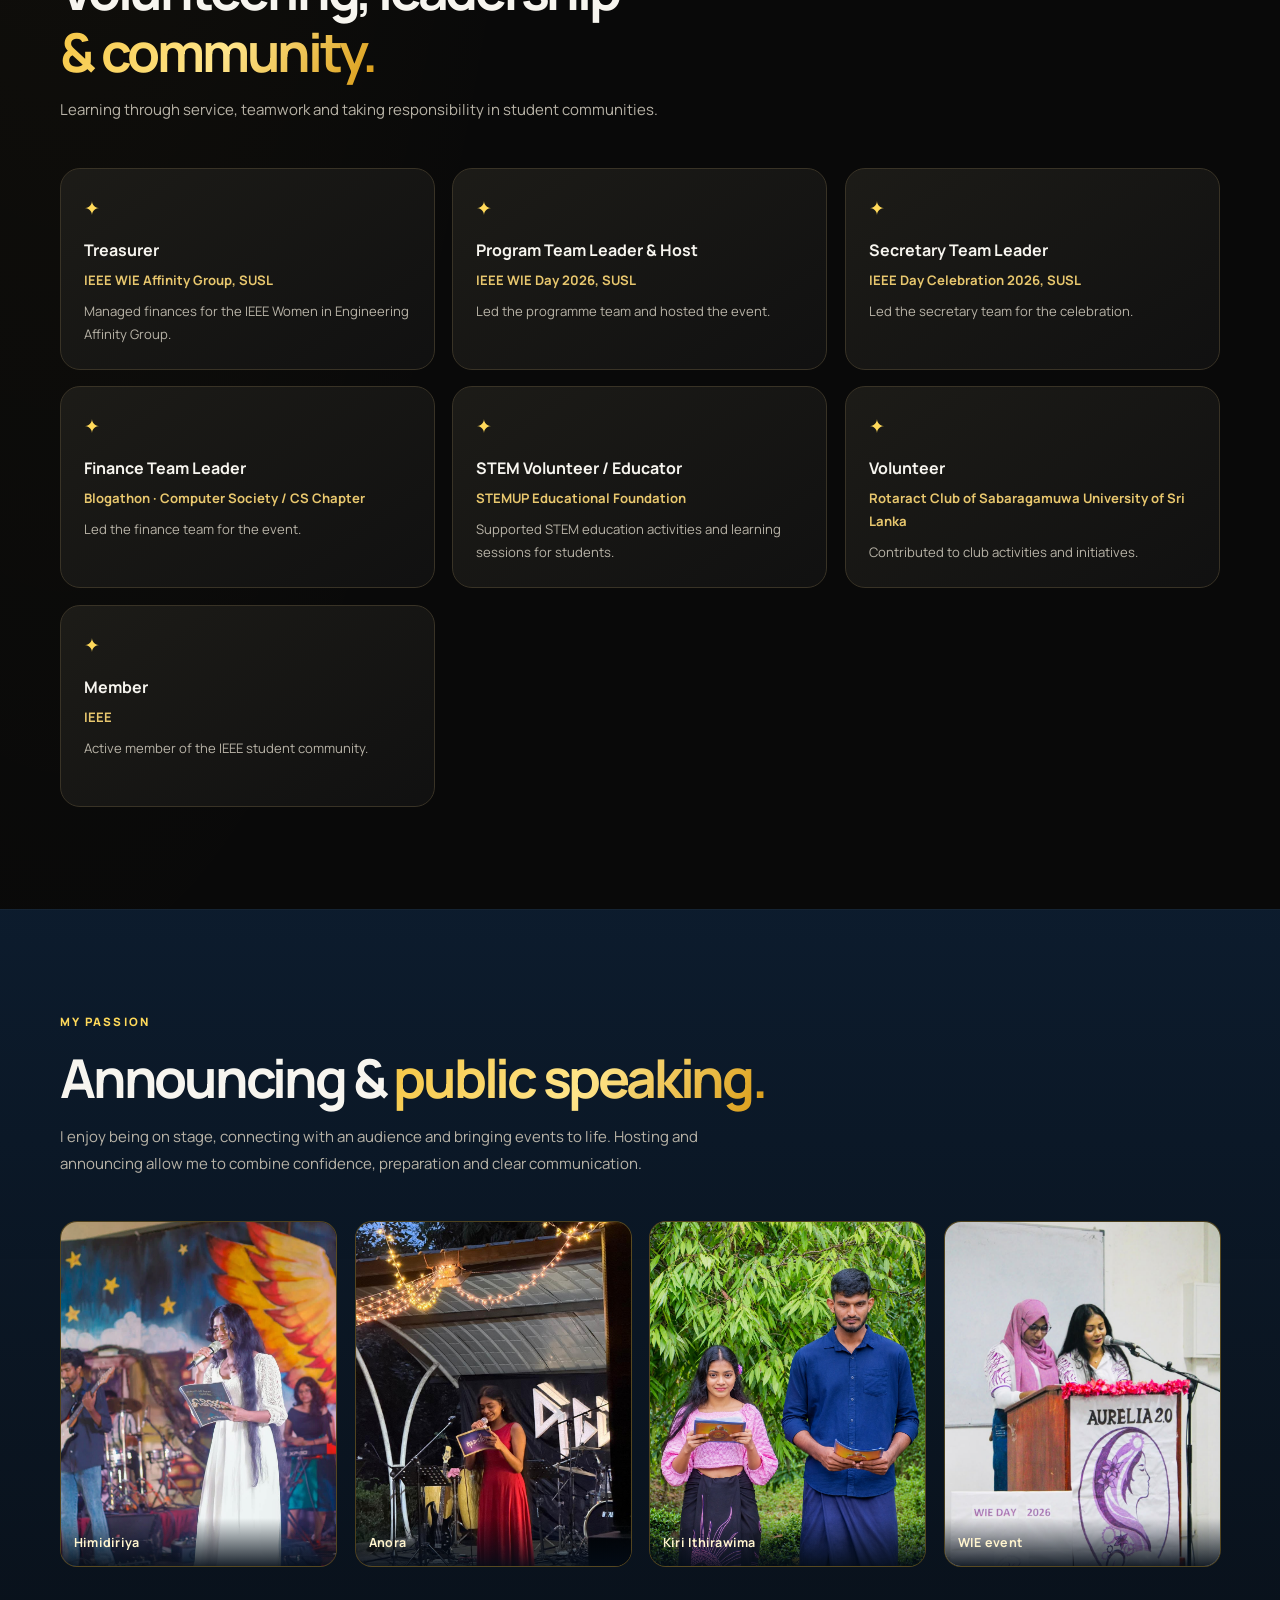
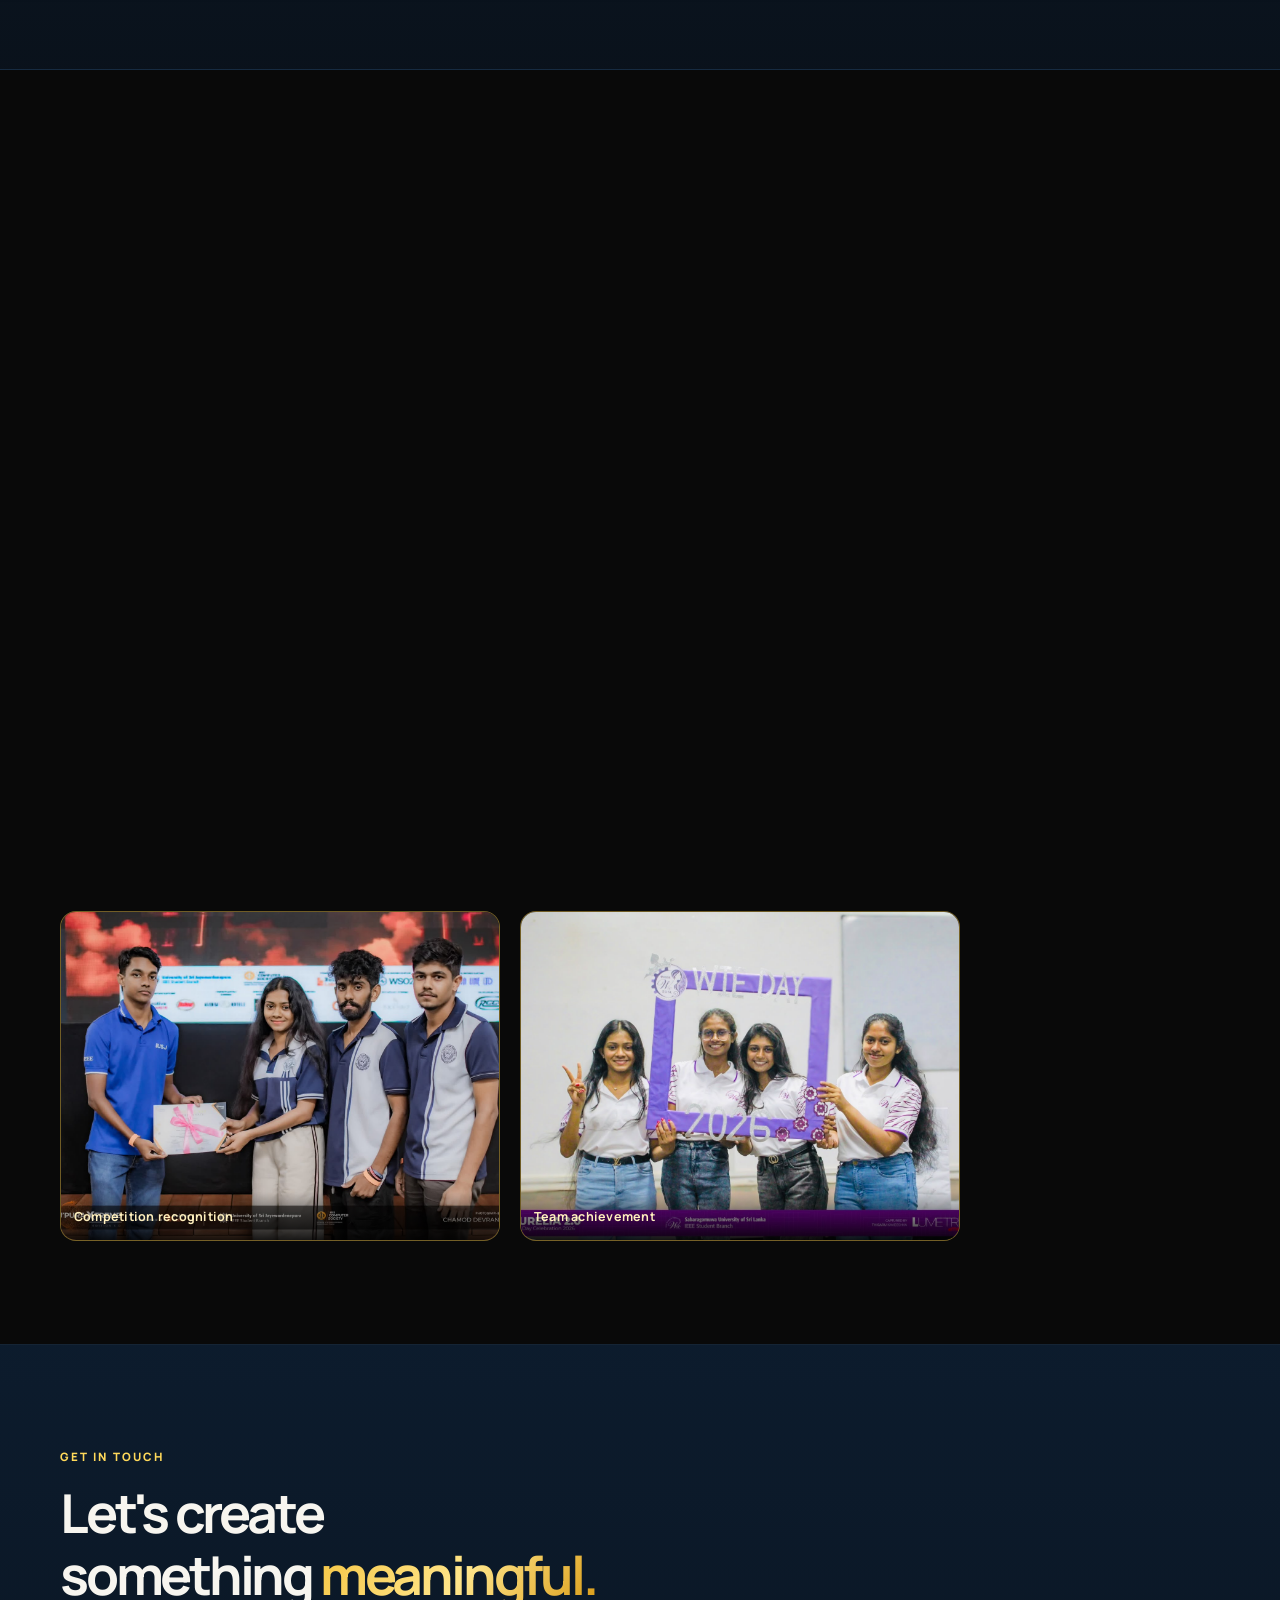
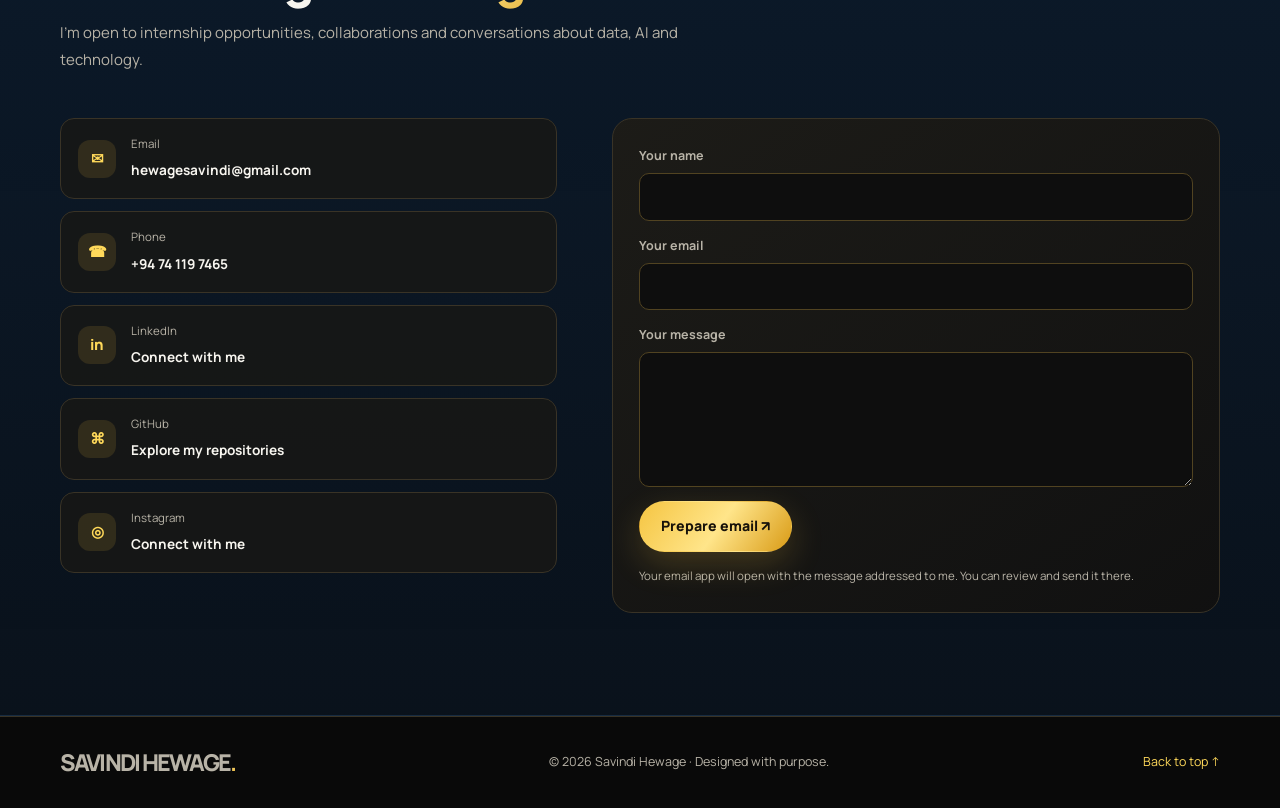
==== commit e02a09ce: "Fix portfolio redesign and add project illustrations" ====
--- a/index.html
+++ b/index.html
@@ -97,15 +97,15 @@
       <div class="container">
         <div class="section-heading reveal"><p class="eyebrow">SELECTED WORK</p><h2>Projects & <span>dashboards.</span></h2><p class="section-intro">A selection of academic and independent work across AI, analytics, forecasting and application development.</p></div>
         <div class="projects-grid">
-          <article class="project-card featured reveal"><div class="project-top"><span class="project-number">01 / AI & GEO-SPATIAL</span><span class="project-symbol">⌁</span></div><h3>LankaLandslide AI</h3><p>Built an end-to-end machine learning system to predict district-level landslide risk in Sri Lanka using historical landslide records, rainfall, weather and terrain features. The solution uses an XGBoost model with a FastAPI backend and interactive Streamlit interface.</p><div class="chips"><span>Python</span><span>XGBoost</span><span>Scikit-learn</span><span>Geo Data</span><span>FastAPI</span><span>Streamlit</span></div><a class="project-link" href="https://github.com/Savindi2002?tab=repositories" target="_blank" rel="noopener noreferrer">Explore on GitHub ↗</a></article>
-          <article class="project-card reveal d1"><div class="project-top"><span class="project-number">02 / GRAPH THEORY</span><span class="project-symbol">◉</span></div><h3>LANDSAFE</h3><p>Developed a graph-based decision-support system to identify landslide-vulnerable roads and prioritize protection under budget constraints. Evaluated network connectivity and hospital accessibility under simulated road failures.</p><div class="chips"><span>Python</span><span>Graph Theory</span><span>NetworkX</span><span>GeoPandas</span><span>Optimization</span></div><a class="project-link" href="https://github.com/Savindi2002?tab=repositories" target="_blank" rel="noopener noreferrer">Explore on GitHub ↗</a></article>
-          <article class="project-card reveal"><div class="project-top"><span class="project-number">03 / NLP</span><span class="project-symbol">✳</span></div><h3>AI-Powered CV Analyzer & Job Matching</h3><p>Created an NLP system to classify CVs, match candidates to job descriptions and identify skill gaps using TF-IDF, SVM and transformer embeddings. Achieved 70.6% classification accuracy.</p><div class="chips"><span>Python</span><span>NLP</span><span>TF-IDF</span><span>Sentence Transformers</span><span>SVM</span></div><a class="project-link" href="https://github.com/Savindi2002/CV-Analyzer-Job-Matching" target="_blank" rel="noopener noreferrer">View project ↗</a></article>
-          <article class="project-card reveal d1"><div class="project-top"><span class="project-number">04 / CLOUD & ANALYTICS</span><span class="project-symbol">⌘</span></div><h3>AWS Customer Churn Prediction</h3><p>Collaborated on an AWS-based machine learning project to analyze telecom customer churn, automate data validation, compare predictive models and generate SQL-driven business insights.</p><div class="chips"><span>Python</span><span>AWS</span><span>SQL</span><span>Machine Learning</span></div><a class="project-link" href="https://github.com/Savindi2002?tab=repositories" target="_blank" rel="noopener noreferrer">Explore repositories ↗</a></article>
-          <article class="project-card reveal"><div class="project-top"><span class="project-number">05 / FORECASTING</span><span class="project-symbol">⌁</span></div><h3>Electricity Demand Analysis & Forecasting</h3><p>Analysed electricity demand and weather relationships using exploratory analysis, regression, statistical testing, ARIMA and SARIMA. Evaluated model performance using RMSE and AIC.</p><div class="chips"><span>Python</span><span>Pandas</span><span>Statsmodels</span><span>ARIMA</span><span>SARIMA</span></div><a class="project-link" href="https://github.com/Savindi2002?tab=repositories" target="_blank" rel="noopener noreferrer">Explore repositories ↗</a></article>
-          <article class="project-card reveal d1"><div class="project-top"><span class="project-number">06 / DATA SCIENCE</span><span class="project-symbol">▤</span></div><h3>Netflix Data Analysis & ML</h3><p>Explored 8,807 Netflix titles to identify content and genre trends; applied sentiment analysis, K-Means clustering and Logistic Regression, achieving 70% accuracy in predicting Movie vs TV Show.</p><div class="chips"><span>Python</span><span>Pandas</span><span>NLP</span><span>K-Means</span><span>Visualization</span></div><a class="project-link" href="https://github.com/Savindi2002/Netflix-Data-Analysis" target="_blank" rel="noopener noreferrer">View project ↗</a></article>
-          <article class="project-card reveal"><div class="project-top"><span class="project-number">07 / POWER BI</span><span class="project-symbol">▥</span></div><h3>Emergency Care Analytics Dashboard</h3><p>Built an interactive Power BI dashboard using 9,216 patient records to explore ER performance, demographics, waiting times, satisfaction, admissions and departmental workload.</p><div class="chips"><span>Power BI</span><span>Healthcare Analytics</span><span>KPIs</span></div><a class="project-link" href="https://github.com/Savindi2002?tab=repositories" target="_blank" rel="noopener noreferrer">Explore repositories ↗</a></article>
-          <article class="project-card reveal d1"><div class="project-top"><span class="project-number">08 / POWER BI</span><span class="project-symbol">▥</span></div><h3>HR Analytics Dashboard</h3><p>Developed an interactive dashboard exploring employee attrition, demographics, performance, salary trends, job satisfaction and departmental distribution to support data-informed HR decisions.</p><div class="chips"><span>Power BI</span><span>HR Analytics</span><span>Data Visualization</span></div><a class="project-link" href="https://github.com/Savindi2002?tab=repositories" target="_blank" rel="noopener noreferrer">Explore repositories ↗</a></article>
-          <article class="project-card reveal"><div class="project-top"><span class="project-number">09 / WEB APPLICATION</span><span class="project-symbol">⌘</span></div><h3>Job Sky — Job Portal</h3><p>Developed a full-stack job portal with job search, online applications, job posting, category management and application tracking, including separate user and admin dashboards.</p><div class="chips"><span>Laravel</span><span>PHP</span><span>MySQL</span><span>HTML</span><span>CSS</span><span>Bootstrap</span></div><a class="project-link" href="https://github.com/Savindi2002?tab=repositories" target="_blank" rel="noopener noreferrer">Explore repositories ↗</a></article>
+          <article class="project-card featured reveal"><img class="project-image" src="assets/projects/lankalandslide-ai.svg" alt="A terrain map with a highlighted landslide-risk zone and warning marker." loading="lazy"><div class="project-content"><div class="project-top"><span class="project-number">01 / AI & GEO-SPATIAL</span><span class="project-symbol">⌁</span></div><h3>LankaLandslide AI</h3><p>Built an end-to-end machine learning system to predict district-level landslide risk in Sri Lanka using historical landslide records, rainfall, weather and terrain features. The solution uses an XGBoost model with a FastAPI backend and interactive Streamlit interface.</p><div class="chips"><span>Python</span><span>XGBoost</span><span>Scikit-learn</span><span>Geo Data</span><span>FastAPI</span><span>Streamlit</span></div><a class="project-link" href="https://github.com/Savindi2002?tab=repositories" target="_blank" rel="noopener noreferrer">Explore on GitHub ↗</a></div></article>
+          <article class="project-card reveal d1"><img class="project-image" src="assets/projects/landsafe.svg" alt="A connected road network winding through a mountainous landscape." loading="lazy"><div class="project-content"><div class="project-top"><span class="project-number">02 / GRAPH THEORY</span><span class="project-symbol">◉</span></div><h3>LANDSAFE</h3><p>Developed a graph-based decision-support system to identify landslide-vulnerable roads and prioritize protection under budget constraints. Evaluated network connectivity and hospital accessibility under simulated road failures.</p><div class="chips"><span>Python</span><span>Graph Theory</span><span>NetworkX</span><span>GeoPandas</span><span>Optimization</span></div><a class="project-link" href="https://github.com/Savindi2002?tab=repositories" target="_blank" rel="noopener noreferrer">Explore on GitHub ↗</a></div></article>
+          <article class="project-card reveal"><img class="project-image" src="assets/projects/cv-analyzer.svg" alt="A resume document with AI matching and skill indicators." loading="lazy"><div class="project-content"><div class="project-top"><span class="project-number">03 / NLP</span><span class="project-symbol">✳</span></div><h3>AI-Powered CV Analyzer & Job Matching</h3><p>Created an NLP system to classify CVs, match candidates to job descriptions and identify skill gaps using TF-IDF, SVM and transformer embeddings. Achieved 70.6% classification accuracy.</p><div class="chips"><span>Python</span><span>NLP</span><span>TF-IDF</span><span>Sentence Transformers</span><span>SVM</span></div><a class="project-link" href="https://github.com/Savindi2002/CV-Analyzer-Job-Matching" target="_blank" rel="noopener noreferrer">View project ↗</a></div></article>
+          <article class="project-card reveal d1"><img class="project-image" src="assets/projects/customer-churn.svg" alt="A customer analytics dashboard with a predictive trend chart." loading="lazy"><div class="project-content"><div class="project-top"><span class="project-number">04 / CLOUD & ANALYTICS</span><span class="project-symbol">⌘</span></div><h3>AWS Customer Churn Prediction</h3><p>Collaborated on an AWS-based machine learning project to analyze telecom customer churn, automate data validation, compare predictive models and generate SQL-driven business insights.</p><div class="chips"><span>Python</span><span>AWS</span><span>SQL</span><span>Machine Learning</span></div><a class="project-link" href="https://github.com/Savindi2002?tab=repositories" target="_blank" rel="noopener noreferrer">Explore repositories ↗</a></div></article>
+          <article class="project-card reveal"><img class="project-image" src="assets/projects/electricity-forecasting.svg" alt="Power transmission towers and a time-series demand curve." loading="lazy"><div class="project-content"><div class="project-top"><span class="project-number">05 / FORECASTING</span><span class="project-symbol">⌁</span></div><h3>Electricity Demand Analysis & Forecasting</h3><p>Analysed electricity demand and weather relationships using exploratory analysis, regression, statistical testing, ARIMA and SARIMA. Evaluated model performance using RMSE and AIC.</p><div class="chips"><span>Python</span><span>Pandas</span><span>Statsmodels</span><span>ARIMA</span><span>SARIMA</span></div><a class="project-link" href="https://github.com/Savindi2002?tab=repositories" target="_blank" rel="noopener noreferrer">Explore repositories ↗</a></div></article>
+          <article class="project-card reveal d1"><img class="project-image" src="assets/projects/netflix-analysis.svg" alt="A streaming screen with content tiles and recommendation analytics." loading="lazy"><div class="project-content"><div class="project-top"><span class="project-number">06 / DATA SCIENCE</span><span class="project-symbol">▤</span></div><h3>Netflix Data Analysis & ML</h3><p>Explored 8,807 Netflix titles to identify content and genre trends; applied sentiment analysis, K-Means clustering and Logistic Regression, achieving 70% accuracy in predicting Movie vs TV Show.</p><div class="chips"><span>Python</span><span>Pandas</span><span>NLP</span><span>K-Means</span><span>Visualization</span></div><a class="project-link" href="https://github.com/Savindi2002/Netflix-Data-Analysis" target="_blank" rel="noopener noreferrer">View project ↗</a></div></article>
+          <article class="project-card reveal"><img class="project-image" src="assets/projects/emergency-care.svg" alt="A hospital building with healthcare analytics indicators." loading="lazy"><div class="project-content"><div class="project-top"><span class="project-number">07 / POWER BI</span><span class="project-symbol">▥</span></div><h3>Emergency Care Analytics Dashboard</h3><p>Built an interactive Power BI dashboard using 9,216 patient records to explore ER performance, demographics, waiting times, satisfaction, admissions and departmental workload.</p><div class="chips"><span>Power BI</span><span>Healthcare Analytics</span><span>KPIs</span></div><a class="project-link" href="https://github.com/Savindi2002?tab=repositories" target="_blank" rel="noopener noreferrer">Explore repositories ↗</a></div></article>
+          <article class="project-card reveal d1"><img class="project-image" src="assets/projects/hr-analytics.svg" alt="A workforce dashboard with employee profiles and metrics." loading="lazy"><div class="project-content"><div class="project-top"><span class="project-number">08 / POWER BI</span><span class="project-symbol">▥</span></div><h3>HR Analytics Dashboard</h3><p>Developed an interactive dashboard exploring employee attrition, demographics, performance, salary trends, job satisfaction and departmental distribution to support data-informed HR decisions.</p><div class="chips"><span>Power BI</span><span>HR Analytics</span><span>Data Visualization</span></div><a class="project-link" href="https://github.com/Savindi2002?tab=repositories" target="_blank" rel="noopener noreferrer">Explore repositories ↗</a></div></article>
+          <article class="project-card reveal"><img class="project-image" src="assets/projects/job-sky.svg" alt="A laptop displaying a job search and application interface." loading="lazy"><div class="project-content"><div class="project-top"><span class="project-number">09 / WEB APPLICATION</span><span class="project-symbol">⌘</span></div><h3>Job Sky — Job Portal</h3><p>Developed a full-stack job portal with job search, online applications, job posting, category management and application tracking, including separate user and admin dashboards.</p><div class="chips"><span>Laravel</span><span>PHP</span><span>MySQL</span><span>HTML</span><span>CSS</span><span>Bootstrap</span></div><a class="project-link" href="https://github.com/Savindi2002?tab=repositories" target="_blank" rel="noopener noreferrer">Explore repositories ↗</a></div></article>
         </div>
         <div class="center-action"><a class="button secondary" href="https://github.com/Savindi2002?tab=repositories" target="_blank" rel="noopener noreferrer">See all GitHub repositories ↗</a></div>
       </div>
@@ -160,6 +160,18 @@
           <article class="award reveal d1"><span class="award-rank">FINALIST</span><div><h3>J’PuraXtreme 3.0</h3><p class="institution">University of Sri Jayewardenepura · Team Code Wave</p><p>Qualified for the final round of the competition.</p></div></article>
           <article class="award reveal d2"><span class="award-rank">2ND PLACE</span><div><h3>Path Forward 3.0</h3><p class="institution">IEEE WIE SB AG, SUSL · Non-Technical Category</p><p>Placed second as part of the IEEE WIE International Leadership Summit 2026.</p></div></article>
         </div>
+
+        <h3 class="gallery-title reveal">Award moments</h3>
+        <div class="photo-gallery award-photo-gallery" aria-label="Award and achievement photographs">
+          <figure class="gallery-slot reveal">
+            <img data-image-base="assets/awards/award" alt="Award recognition photograph" loading="lazy">
+            <figcaption>Competition recognition</figcaption>
+          </figure>
+          <figure class="gallery-slot reveal d1">
+            <img data-image-base="assets/awards/wie group" alt="Team achievement photograph" loading="lazy">
+            <figcaption>Team achievement</figcaption>
+          </figure>
+        </div>
       </div>
     </section>
 
--- a/style.css
+++ b/style.css
@@ -742,3 +742,75 @@
   .award-photo-gallery { grid-template-columns: minmax(0, 1fr) !important; }
   .award-photo-gallery .gallery-slot { min-height: 220px; }
 }
+
+
+/* ===== Final project gallery and award photo layout ===== */
+.projects-grid {
+  display: grid !important;
+  grid-template-columns: repeat(3, minmax(0, 1fr)) !important;
+  gap: 20px;
+  align-items: stretch;
+}
+.project-card {
+  display: flex;
+  flex-direction: column;
+  min-width: 0;
+  min-height: 0;
+  height: 100%;
+  padding: 0;
+  overflow: hidden;
+}
+.project-image {
+  display: block;
+  width: 100%;
+  height: auto;
+  aspect-ratio: 16 / 9;
+  object-fit: cover;
+  border-bottom: 1px solid rgba(244, 197, 66, .32);
+  background: #101923;
+}
+.project-content {
+  display: flex;
+  flex: 1;
+  flex-direction: column;
+  min-width: 0;
+  padding: 22px 22px 24px;
+}
+.project-content .project-top { margin-bottom: 14px; }
+.project-content h3 { line-height: 1.4; overflow-wrap: anywhere; }
+.project-content p { line-height: 1.75; }
+.project-content .chips { margin-top: auto; }
+.project-content .project-link { display: inline-block; margin-top: 3px; }
+.award-photo-gallery {
+  display: grid !important;
+  grid-template-columns: repeat(2, minmax(0, 1fr)) !important;
+  gap: 20px;
+  max-width: 900px;
+  margin-top: 22px;
+}
+.award-photo-gallery .gallery-slot {
+  min-width: 0;
+  min-height: 260px;
+  aspect-ratio: 4 / 3;
+  border: 1px solid rgba(244,197,66,.4);
+  border-radius: 16px;
+  overflow: hidden;
+}
+.award-photo-gallery .gallery-slot img {
+  width: 100%;
+  height: 100%;
+  object-fit: cover;
+}
+.award-photo-gallery .gallery-slot figcaption {
+  color: #fff0bd;
+  background: linear-gradient(transparent, rgba(0,0,0,.88));
+}
+@media (max-width: 980px) {
+  .projects-grid { grid-template-columns: repeat(2, minmax(0, 1fr)) !important; }
+}
+@media (max-width: 620px) {
+  .projects-grid { grid-template-columns: minmax(0, 1fr) !important; }
+  .project-content { padding: 19px; }
+  .award-photo-gallery { grid-template-columns: minmax(0, 1fr) !important; }
+  .award-photo-gallery .gallery-slot { min-height: 220px; }
+}
